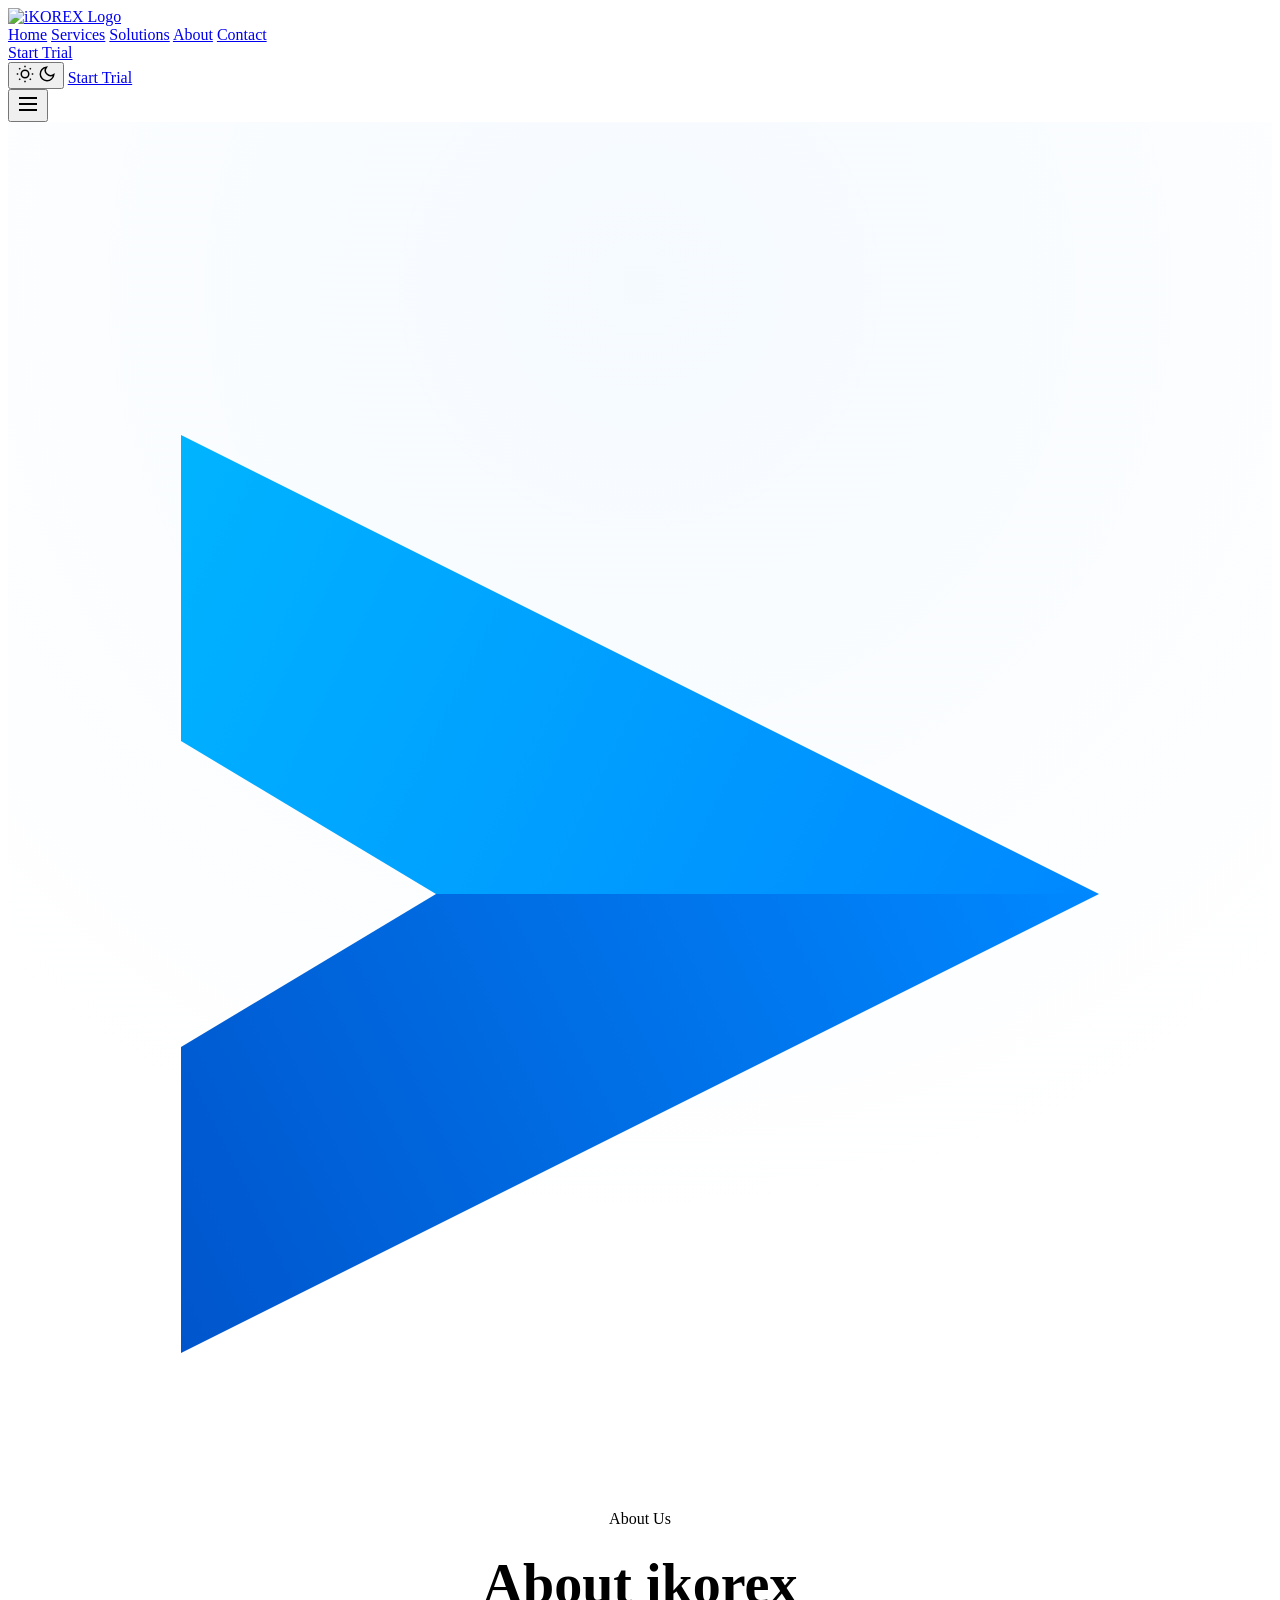
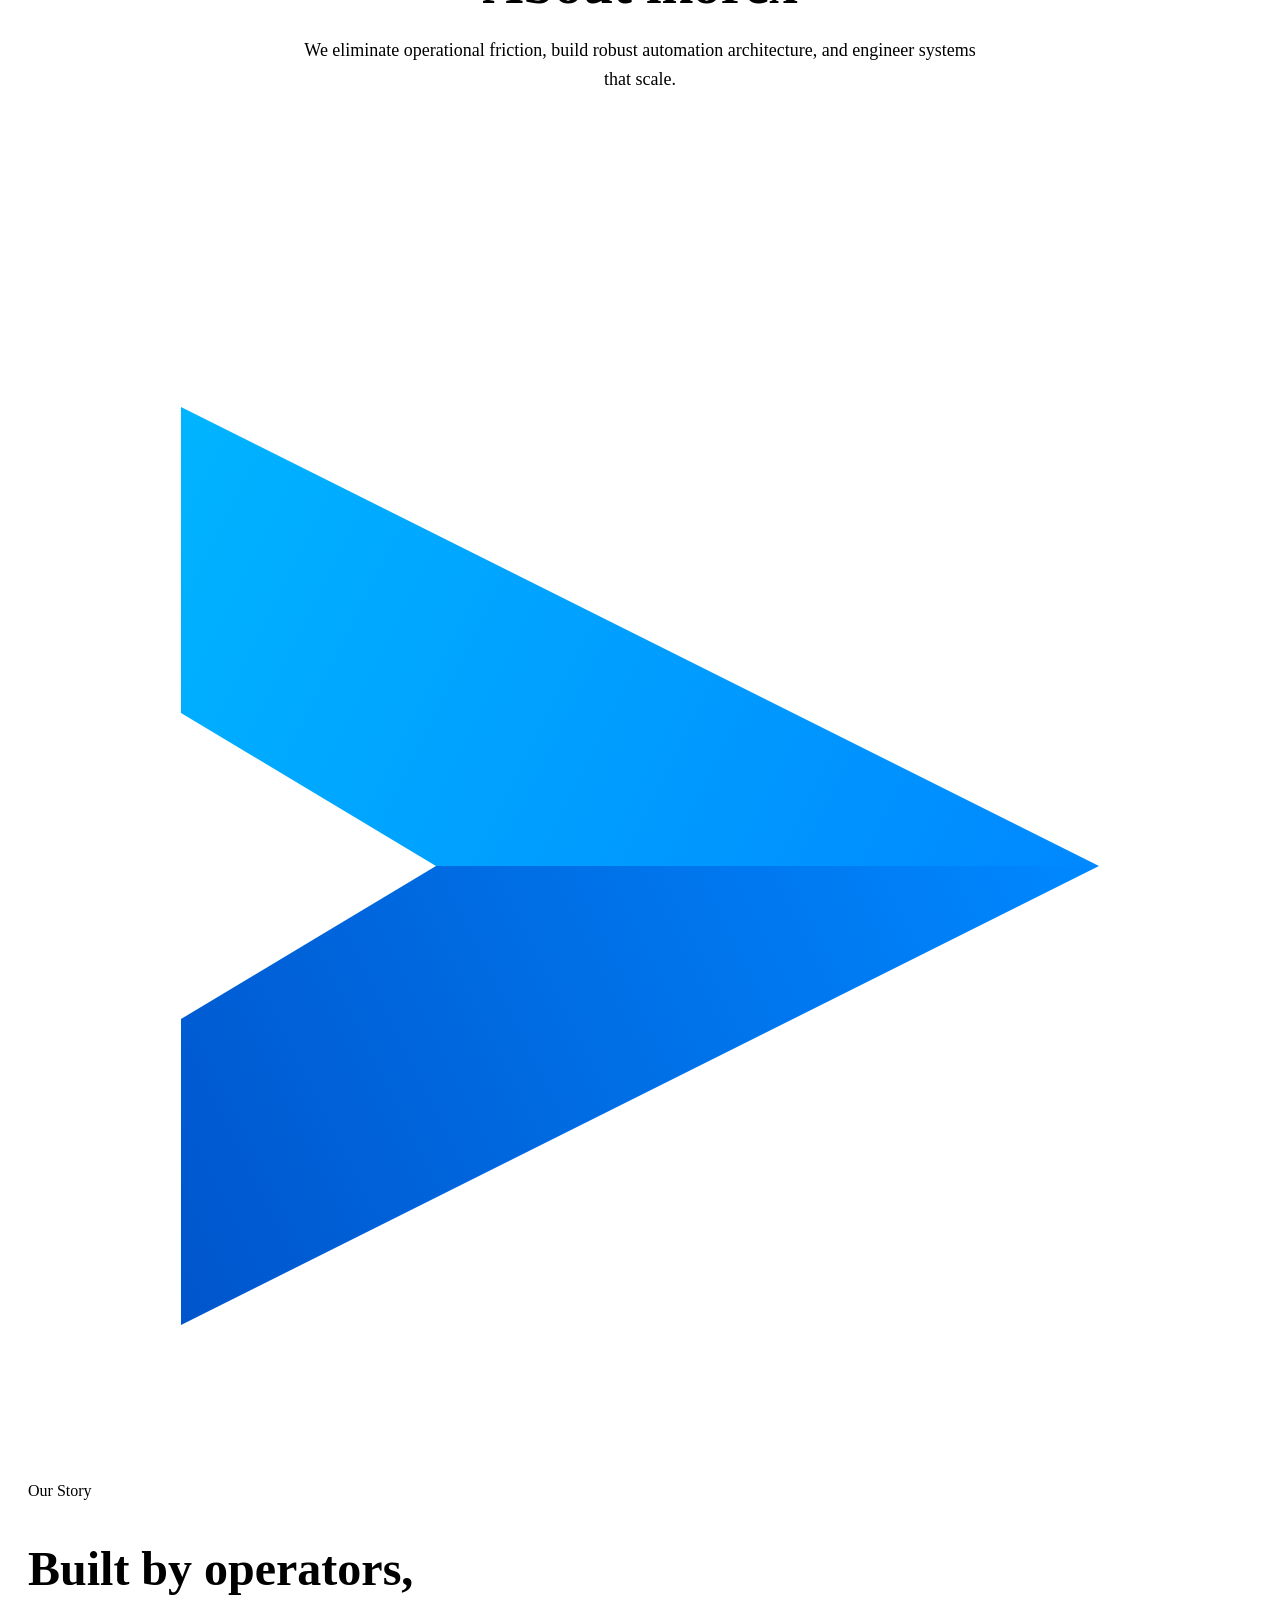
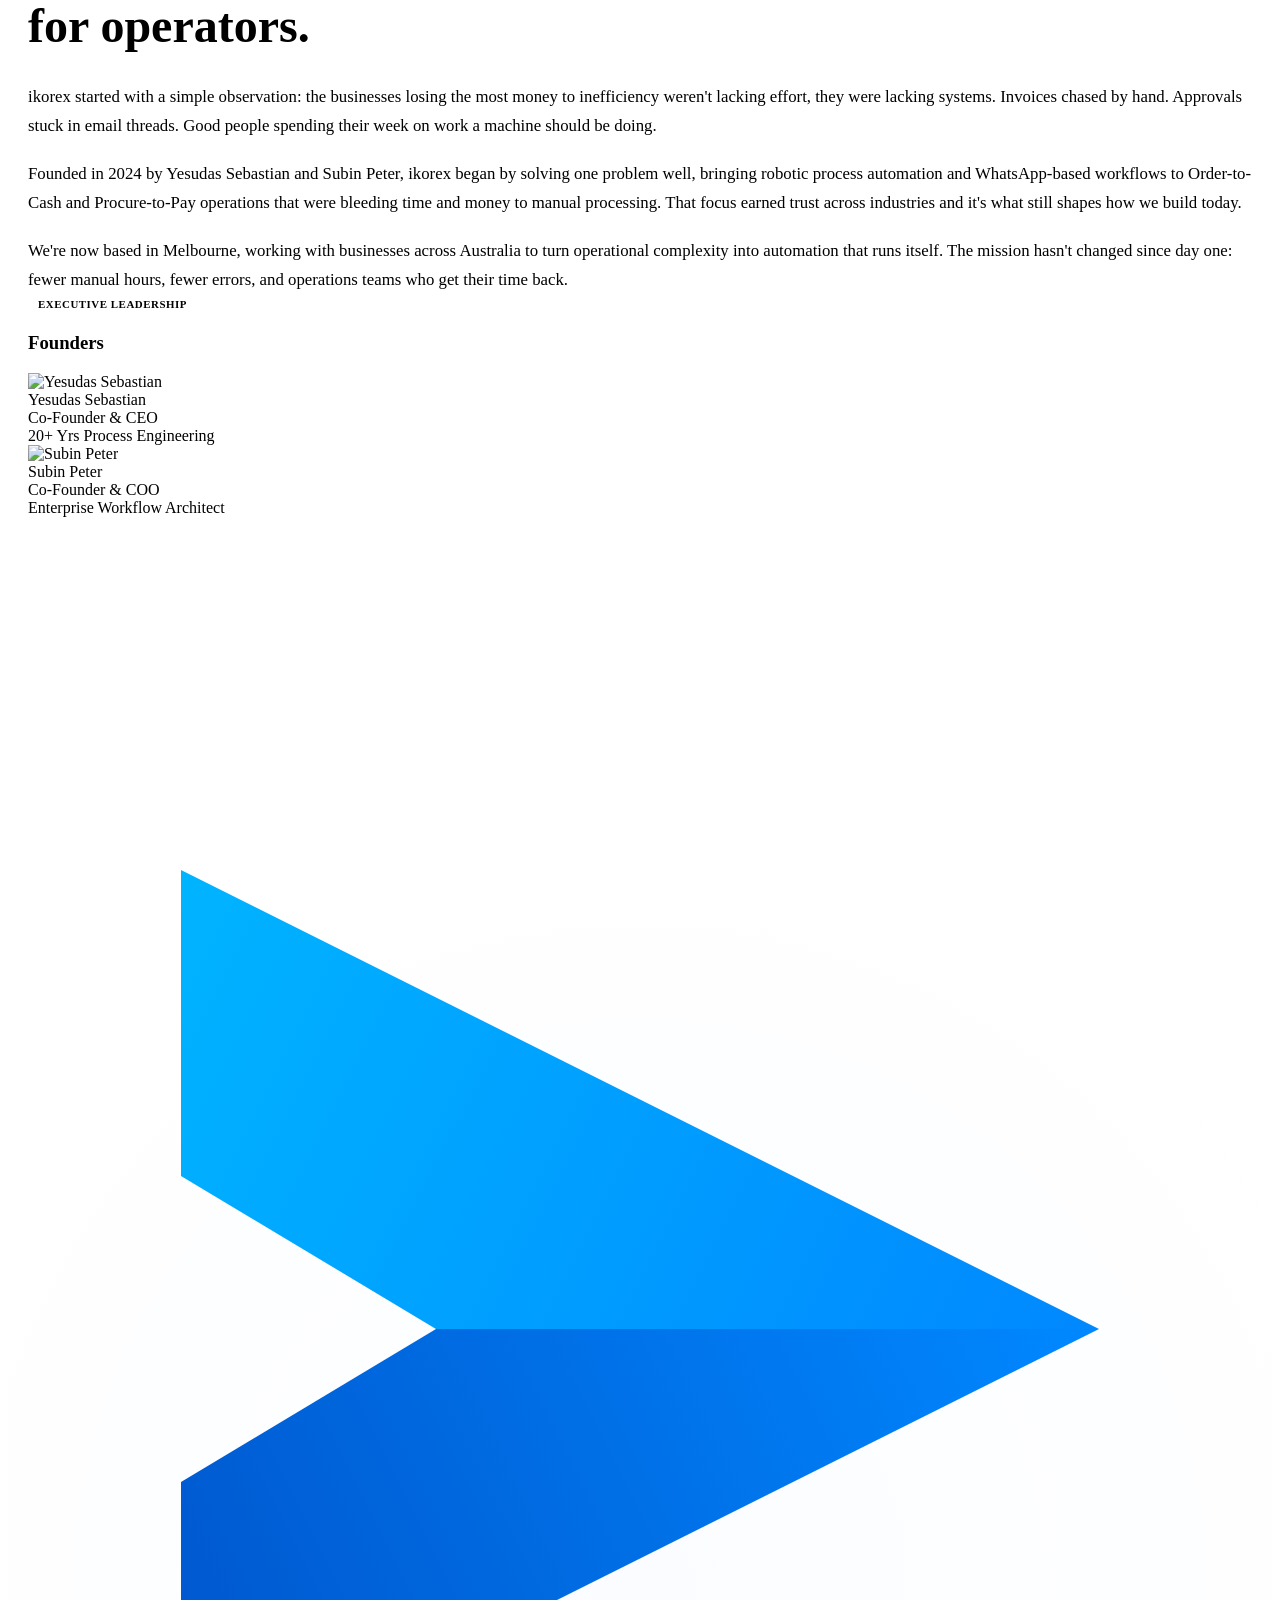
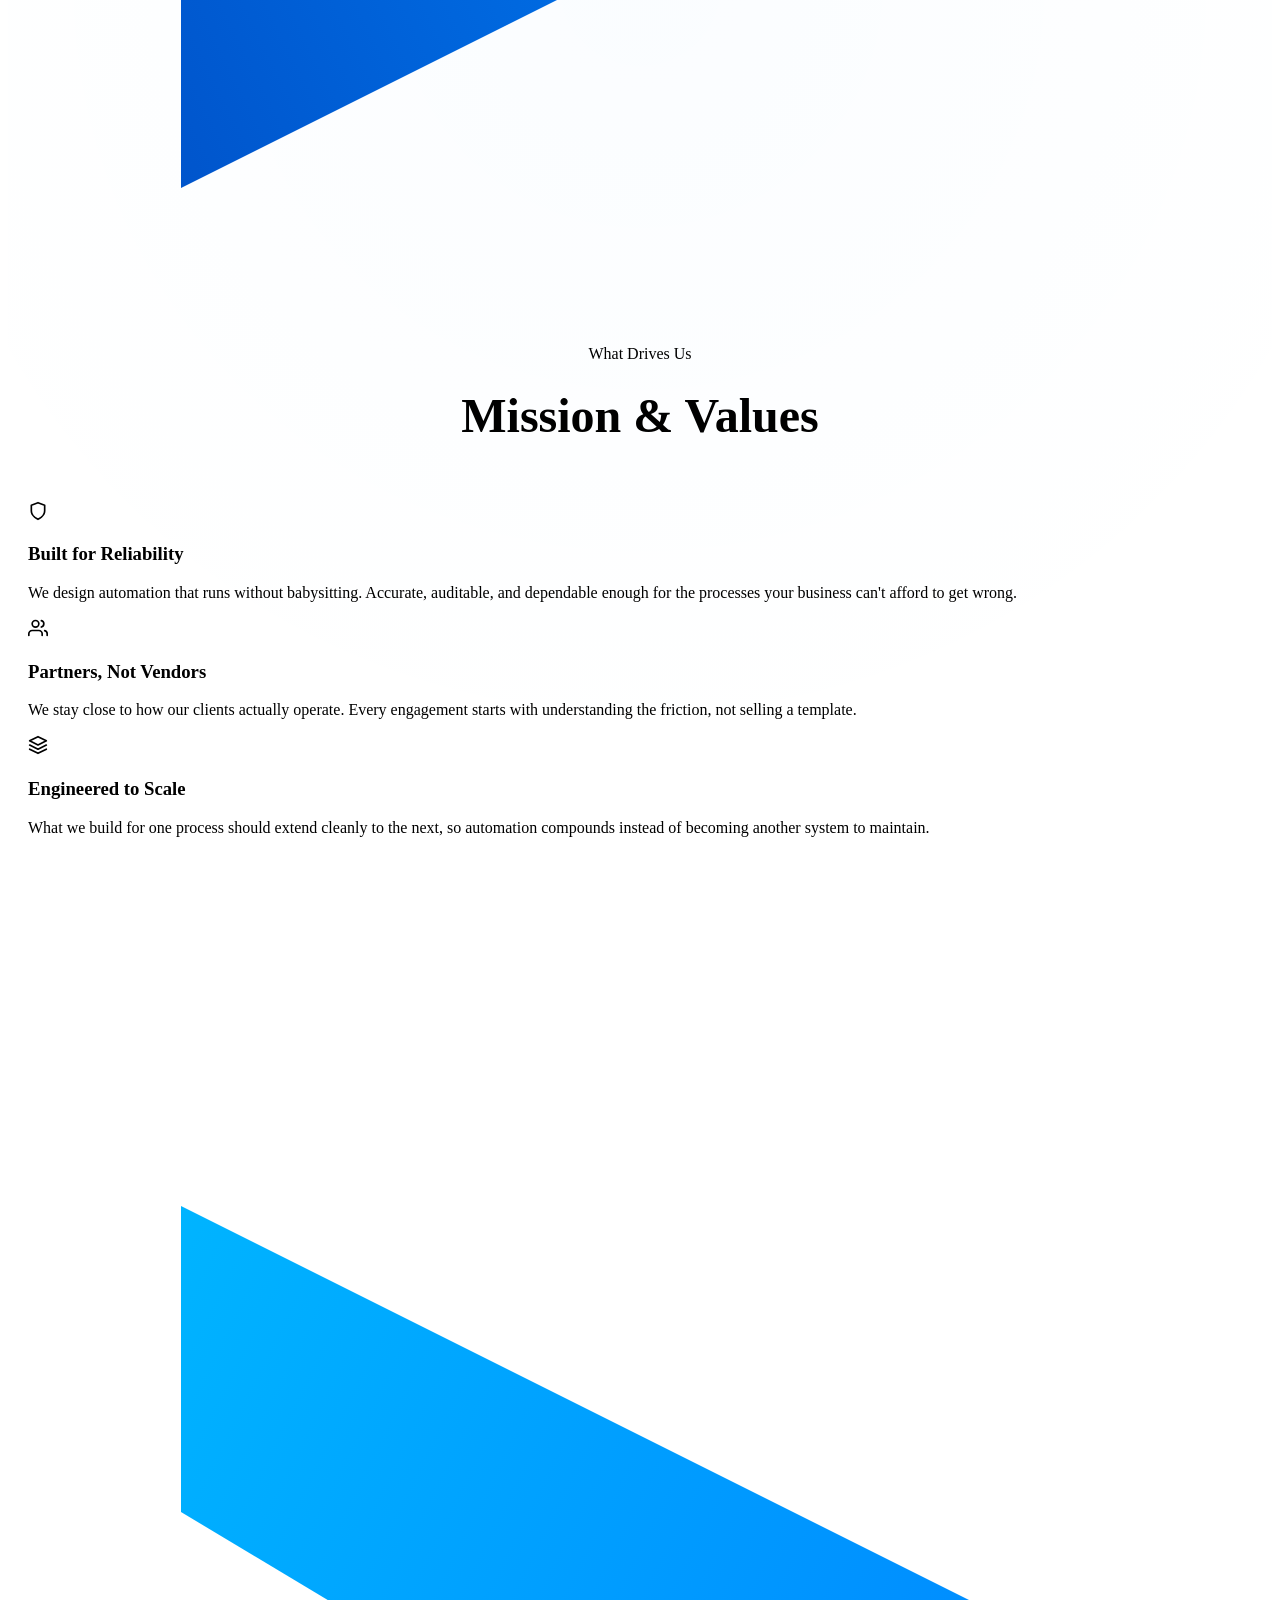
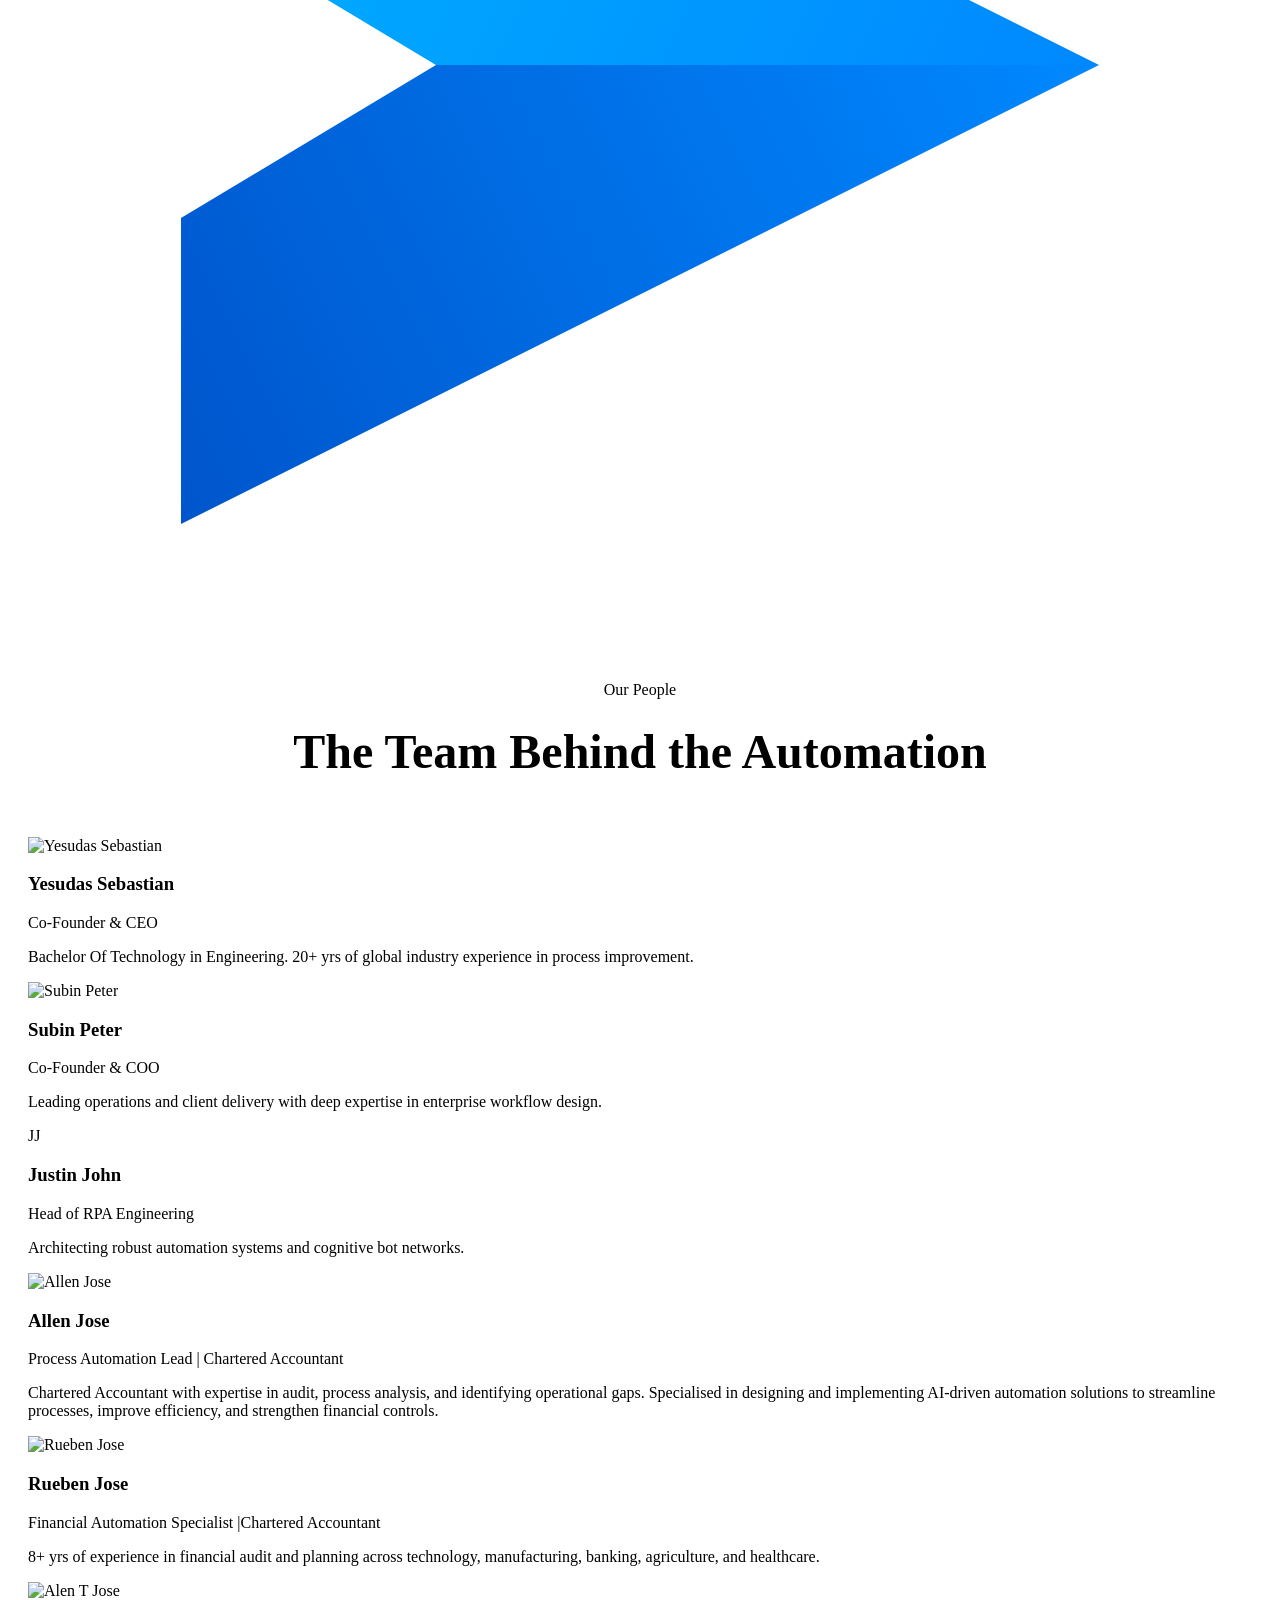
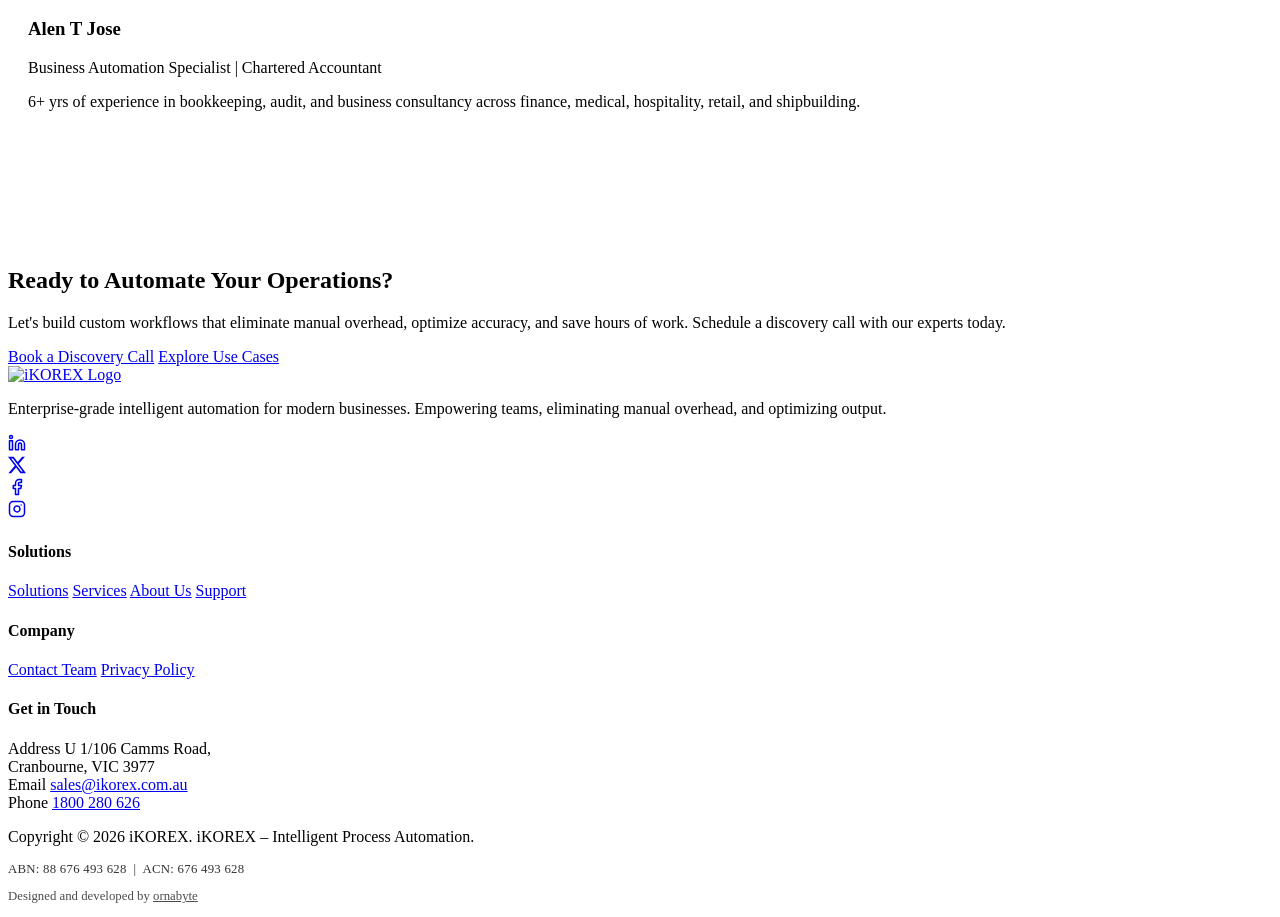
==== about.html @ 32f7d1fe "feat: add site icons, sitemap, robots.txt, and asset versioning across HTML files" ====
<!DOCTYPE html>
<html lang="en">

<head>
  <meta charset="UTF-8">
  <meta name="viewport" content="width=device-width, initial-scale=1.0">
  <title>iKOREX | About Us</title>
  <meta name="description"
    content="Discover ikorex's mission, values, and the expert engineering and accounting team building next-generation operational automation in Melbourne.">

  <!-- Inter Tight & Google Fonts -->
  <link rel="preconnect" href="https://fonts.googleapis.com">
  <link rel="preconnect" href="https://fonts.gstatic.com" crossorigin>
  <link
    href="https://fonts.googleapis.com/css2?family=Inter+Tight:ital,wght@0,100..900;1,100..900&family=IBM+Plex+Mono:wght@300;400;500;600;700&display=swap"
    rel="stylesheet">

  <!-- Global Stylesheet -->
  <link rel="stylesheet" href="style.css?v=2">
  <!-- Favicon & Google Search Icon -->
  <link rel="icon" type="image/x-icon" href="/favicon.ico">
  <link rel="icon" type="image/png" sizes="96x96" href="/favicon-96x96.png">
  <link rel="apple-touch-icon" sizes="180x180" href="/apple-touch-icon.png">
</head>

<body class="antialiased">
  <script>
    (function () {
      try {
        const theme = localStorage.getItem('theme');
        if (theme === 'dark') {
          document.body.classList.add('dark-theme');
        }
      } catch (e) { }
    })();
  </script>

  <!-- Navigation Bar -->
  <header class="navbar">
    <div class="navbar-container">
      <a href="index.html" class="logo">
        <img class="logo-img" src="logo.png" alt="iKOREX Logo">
      </a>

      <!-- Nav Links -->
      <nav class="nav-links">
        <a href="index.html#hero">Home</a>
        <a href="services.html">Services</a>
        <a href="solutions.html">Solutions</a>
        <a href="about.html" class="active">About</a>
        <a href="contact.html">Contact</a>
        <div class="mobile-cta">
          <a href="contact.html" class="btn btn-primary btn-sm">Start Trial</a>
        </div>
      </nav>

      <!-- Right CTA & Theme Toggle -->
      <div class="nav-cta">
        <button class="theme-toggle-btn" id="themeToggleBtn" aria-label="Toggle theme">
          <svg class="sun-icon" viewBox="0 0 24 24" width="18" height="18" fill="none" stroke="currentColor"
            stroke-width="2">
            <circle cx="12" cy="12" r="5"></circle>
            <line x1="12" y1="1" x2="12" y2="3"></line>
            <line x1="12" y1="21" x2="12" y2="23"></line>
            <line x1="4.22" y1="4.22" x2="5.64" y2="5.64"></line>
            <line x1="18.36" y1="18.36" x2="19.78" y2="19.78"></line>
            <line x1="1" y1="12" x2="3" y2="12"></line>
            <line x1="21" y1="12" x2="23" y2="12"></line>
            <line x1="4.22" y1="19.78" x2="5.64" y2="18.36"></line>
            <line x1="18.36" y1="5.64" x2="19.78" y2="4.22"></line>
          </svg>
          <svg class="moon-icon" viewBox="0 0 24 24" width="18" height="18" fill="none" stroke="currentColor"
            stroke-width="2">
            <path d="M21 12.79A9 9 0 1 1 11.21 3 7 7 0 0 0 21 12.79z"></path>
          </svg>
        </button>
        <a href="contact.html" class="btn btn-primary btn-sm">Start Trial</a>
      </div>

      <!-- Mobile menu trigger -->
      <button class="mobile-menu-btn" aria-label="Toggle menu" id="mobileMenuBtn">
        <svg viewBox="0 0 24 24" width="24" height="24" fill="none" stroke="currentColor" stroke-width="2">
          <line x1="3" y1="12" x2="21" y2="12"></line>
          <line x1="3" y1="6" x2="21" y2="6"></line>
          <line x1="3" y1="18" x2="21" y2="18"></line>
        </svg>
      </button>
    </div>
  </header>

  <!-- Section 1: Intro Page Header -->
  <section class="about-hero-section"
    style="padding: 160px 20px 80px 20px; text-align: center; position: relative; overflow: hidden; background: radial-gradient(circle at 50% 10%, rgba(0, 136, 255, 0.04) 0%, transparent 60%);">
    <div class="grid-overlay"></div>
    <div class="section-container" style="position: relative; z-index: 2;">
      <!-- Custom Badge -->
      <div style="margin-bottom: 24px;">
        <div class="custom-badge">
          <span class="badge-icon-wrapper">
            <svg viewBox="0 0 24 24" fill="none" class="badge-svg">
              <defs>
                <linearGradient id="logo-icon-grad-top-about" x1="3" y1="3" x2="21" y2="12"
                  gradientUnits="userSpaceOnUse">
                  <stop offset="0%" stop-color="#00b4ff" />
                  <stop offset="100%" stop-color="#0088ff" />
                </linearGradient>
                <linearGradient id="logo-icon-grad-bottom-about" x1="3" y1="21" x2="21" y2="12"
                  gradientUnits="userSpaceOnUse">
                  <stop offset="0%" stop-color="#0055cc" />
                  <stop offset="100%" stop-color="#0088ff" />
                </linearGradient>
              </defs>
              <path d="M3 3 L21 12 L8 12 L3 9 Z" fill="url(#logo-icon-grad-top-about)" />
              <path d="M3 21 L21 12 L8 12 L3 15 Z" fill="url(#logo-icon-grad-bottom-about)" />
            </svg>
          </span>
          <span class="badge-text">About Us</span>
        </div>
      </div>
      <h1 class="section-title"
        style="margin: 0 auto 20px auto; font-size: 3.5rem; line-height: 1.15; max-width: 900px;">About ikorex</h1>
      <p class="section-subtitle" style="max-width: 680px; margin: 0 auto; font-size: 1.125rem; line-height: 1.6;">
        We eliminate operational friction, build robust automation architecture, and engineer systems that scale.
      </p>
    </div>
  </section>

  <!-- Section 2: Our Story (2-Column Layout) -->
  <section class="story-section" style="padding: 80px 20px 100px 20px;">
    <div class="section-container story-split-grid">
      <!-- Left Column: Story text -->
      <div>
        <div class="custom-badge" style="margin-bottom: 20px;">
          <span class="badge-icon-wrapper">
            <svg viewBox="0 0 24 24" fill="none" class="badge-svg">
              <path d="M3 3 L21 12 L8 12 L3 9 Z" fill="url(#logo-icon-grad-top-about)" />
              <path d="M3 21 L21 12 L8 12 L3 15 Z" fill="url(#logo-icon-grad-bottom-about)" />
            </svg>
          </span>
          <span class="badge-text">Our Story</span>
        </div>
        <h2 class="section-title" style="margin-bottom: 28px; text-align: left; font-size: 3rem; line-height: 1.2;">
          Built by operators,<br><span class="highlight-blue">for operators.</span>
        </h2>
        <p style="font-size: 1.05rem; line-height: 1.7; color: var(--text-muted); margin-bottom: 20px;">
          ikorex started with a simple observation: the businesses losing the most money to inefficiency weren't lacking
          effort, they were lacking systems. Invoices chased by hand. Approvals stuck in email threads. Good people
          spending their week on work a machine should be doing.
        </p>
        <p style="font-size: 1.05rem; line-height: 1.7; color: var(--text-muted); margin-bottom: 20px;">
          Founded in 2024 by Yesudas Sebastian and Subin Peter, ikorex began by solving one problem well, bringing
          robotic process automation and WhatsApp-based workflows to Order-to-Cash and Procure-to-Pay operations that
          were bleeding time and money to manual processing. That focus earned trust across industries and it's what
          still shapes how we build today.
        </p>
        <p style="font-size: 1.05rem; line-height: 1.7; color: var(--text-muted); margin-bottom: 0;">
          We're now based in Melbourne, working with businesses across Australia to turn operational complexity into
          automation that runs itself. The mission hasn't changed since day one: fewer manual hours, fewer errors, and
          operations teams who get their time back.
        </p>
      </div>

      <!-- Right Column: Founders card widget -->
      <div class="founders-widget-card">
        <div style="margin-bottom: 20px;">
          <span class="status-badge success"
            style="font-size: 0.68rem; font-weight: 700; letter-spacing: 0.05em; padding: 4px 10px; border-radius: 50px; background-color: var(--accent-blue-glow); color: var(--accent-orange); text-transform: uppercase;">
            Executive Leadership
          </span>
        </div>
        <h3 class="founders-widget-title">Founders</h3>
        <div class="founders-grid">
          <!-- Founder 1 -->
          <div class="founder-card">
            <div class="founder-img-wrapper">
              <img src="assets/images/Team/yesudas_sebastian.jpg" alt="Yesudas Sebastian" class="founder-img">
            </div>
            <div class="founder-card-info">
              <div class="founder-card-name">Yesudas Sebastian</div>
              <div class="founder-card-role">Co-Founder & CEO</div>
              <div class="founder-card-meta">20+ Yrs Process Engineering</div>
            </div>
          </div>
          <!-- Founder 2 -->
          <div class="founder-card">
            <div class="founder-img-wrapper">
              <img src="assets/images/Team/subin_peter.png" alt="Subin Peter" class="founder-img">
            </div>
            <div class="founder-card-info">
              <div class="founder-card-name">Subin Peter</div>
              <div class="founder-card-role">Co-Founder & COO</div>
              <div class="founder-card-meta">Enterprise Workflow Architect</div>
            </div>
          </div>
        </div>
      </div>
    </div>
  </section>

  <!-- Section 3: Mission & Values -->
  <section class="values-section"
    style="padding: 100px 20px; background: radial-gradient(circle at 50% 50%, rgba(0, 136, 255, 0.02) 0%, transparent 70%); border-top: 1px solid var(--border-color); border-bottom: 1px solid var(--border-color);">
    <div class="section-container">
      <div style="text-align: center; margin-bottom: 24px;">
        <div class="custom-badge">
          <span class="badge-icon-wrapper">
            <svg viewBox="0 0 24 24" fill="none" class="badge-svg">
              <path d="M3 3 L21 12 L8 12 L3 9 Z" fill="url(#logo-icon-grad-top-about)" />
              <path d="M3 21 L21 12 L8 12 L3 15 Z" fill="url(#logo-icon-grad-bottom-about)" />
            </svg>
          </span>
          <span class="badge-text">What Drives Us</span>
        </div>
      </div>
      <h2 class="section-title"
        style="text-align: center; margin: 0 auto 56px auto; font-size: 3rem; line-height: 1.2;">
        Mission & Values</h2>

      <div class="values-grid">
        <!-- Value 1 -->
        <div class="premium-value-card">
          <div class="value-icon-box">
            <!-- Shield icon -->
            <svg viewBox="0 0 24 24" width="20" height="20" fill="none" stroke="currentColor" stroke-width="2"
              stroke-linecap="round" stroke-linejoin="round">
              <path d="M12 22s8-4 8-10V5l-8-3-8 3v7c0 6 8 10 8 10z"></path>
            </svg>
          </div>
          <h3 class="value-card-title">Built for Reliability</h3>
          <p class="value-card-desc">We design automation that runs without babysitting. Accurate, auditable, and
            dependable enough for the processes your business can't afford to get wrong.</p>
        </div>

        <!-- Value 2 -->
        <div class="premium-value-card">
          <div class="value-icon-box">
            <!-- People icon -->
            <svg viewBox="0 0 24 24" width="20" height="20" fill="none" stroke="currentColor" stroke-width="2"
              stroke-linecap="round" stroke-linejoin="round">
              <path d="M17 21v-2a4 4 0 0 0-4-4H5a4 4 0 0 0-4 4v2"></path>
              <circle cx="9" cy="7" r="4"></circle>
              <path d="M23 21v-2a4 4 0 0 0-3-3.87"></path>
              <path d="M16 3.13a4 4 0 0 1 0 7.75"></path>
            </svg>
          </div>
          <h3 class="value-card-title">Partners, Not Vendors</h3>
          <p class="value-card-desc">We stay close to how our clients actually operate. Every engagement starts with
            understanding the friction, not selling a template.</p>
        </div>

        <!-- Value 3 -->
        <div class="premium-value-card">
          <div class="value-icon-box">
            <!-- Layers icon -->
            <svg viewBox="0 0 24 24" width="20" height="20" fill="none" stroke="currentColor" stroke-width="2"
              stroke-linecap="round" stroke-linejoin="round">
              <polygon points="12 2 2 7 12 12 22 7 12 2"></polygon>
              <polyline points="2 17 12 22 22 17"></polyline>
              <polyline points="2 12 12 17 22 12"></polyline>
            </svg>
          </div>
          <h3 class="value-card-title">Engineered to Scale</h3>
          <p class="value-card-desc">What we build for one process should extend cleanly to the next, so automation
            compounds instead of becoming another system to maintain.</p>
        </div>
      </div>
    </div>
  </section>

  <!-- Section 4: Team Section -->
  <section class="team-section" style="padding: 100px 20px 120px 20px;">
    <div class="section-container">
      <div style="text-align: center; margin-bottom: 24px;">
        <div class="custom-badge">
          <span class="badge-icon-wrapper">
            <svg viewBox="0 0 24 24" fill="none" class="badge-svg">
              <path d="M3 3 L21 12 L8 12 L3 9 Z" fill="url(#logo-icon-grad-top-about)" />
              <path d="M3 21 L21 12 L8 12 L3 15 Z" fill="url(#logo-icon-grad-bottom-about)" />
            </svg>
          </span>
          <span class="badge-text">Our People</span>
        </div>
      </div>
      <h2 class="section-title"
        style="text-align: center; margin: 0 auto 56px auto; font-size: 3rem; line-height: 1.2;">The
        Team Behind the Automation</h2>

      <div class="team-section-grid">
        <!-- Team Profile 1 -->
        <div class="premium-team-card">
          <div class="avatar-ring-wrapper">
            <div class="avatar-circle-inner" style="overflow: hidden; padding: 0;">
              <img src="assets/images/Team/yesudas_sebastian.jpg" alt="Yesudas Sebastian"
                style="width: 100%; height: 100%; object-fit: cover;">
            </div>
          </div>
          <h3 class="team-profile-name">Yesudas Sebastian</h3>
          <div class="team-profile-role">Co-Founder & CEO</div>
          <p class="team-profile-bio">Bachelor Of Technology in Engineering. 20+ yrs of global industry experience in
            process improvement.</p>
        </div>

        <!-- Team Profile 2 -->
        <div class="premium-team-card">
          <div class="avatar-ring-wrapper">
            <div class="avatar-circle-inner" style="overflow: hidden; padding: 0;">
              <img src="assets/images/Team/subin_peter.png" alt="Subin Peter"
                style="width: 100%; height: 100%; object-fit: cover;">
            </div>
          </div>
          <h3 class="team-profile-name">Subin Peter</h3>
          <div class="team-profile-role">Co-Founder & COO</div>
          <p class="team-profile-bio">Leading operations and client delivery with deep expertise in enterprise workflow
            design.</p>
        </div>

        <!-- Team Profile 3 -->
        <div class="premium-team-card">
          <div class="avatar-ring-wrapper">
            <div class="avatar-circle-inner">JJ</div>
          </div>
          <h3 class="team-profile-name">Justin John</h3>
          <div class="team-profile-role">Head of RPA Engineering</div>
          <p class="team-profile-bio">Architecting robust automation systems and cognitive bot networks.</p>
        </div>

        <!-- Team Profile 4 -->
        <div class="premium-team-card">
          <div class="avatar-ring-wrapper">
            <div class="avatar-circle-inner" style="overflow: hidden; padding: 0;">
              <img src="assets/images/Team/team_2.jpg" alt="Allen Jose"
                style="width: 100%; height: 100%; object-fit: cover;">
            </div>
          </div>
          <h3 class="team-profile-name">Allen Jose</h3>
          <div class="team-profile-role">Process Automation Lead | Chartered Accountant</div>
          <p class="team-profile-bio">Chartered Accountant with expertise in audit, process analysis, and identifying
            operational gaps. Specialised in designing and implementing AI-driven automation solutions to streamline
            processes, improve efficiency, and strengthen financial controls.</p>
        </div>

        <!-- Team Profile 5 -->
        <div class="premium-team-card">
          <div class="avatar-ring-wrapper">
            <div class="avatar-circle-inner" style="overflow: hidden; padding: 0;">
              <img src="assets/images/Team/team_3.jpg" alt="Rueben Jose"
                style="width: 100%; height: 100%; object-fit: cover;">
            </div>
          </div>
          <h3 class="team-profile-name">Rueben Jose</h3>
          <div class="team-profile-role">Financial Automation Specialist |Chartered Accountant</div>
          <p class="team-profile-bio">8+ yrs of experience in financial audit and planning across technology,
            manufacturing, banking, agriculture, and healthcare.</p>
        </div>

        <!-- Team Profile 6 -->
        <div class="premium-team-card">
          <div class="avatar-ring-wrapper">
            <div class="avatar-circle-inner" style="overflow: hidden; padding: 0;">
              <img src="assets/images/Team/team_1.jpg" alt="Alen T Jose"
                style="width: 100%; height: 100%; object-fit: cover;">
            </div>
          </div>
          <h3 class="team-profile-name">Alen T Jose</h3>
          <div class="team-profile-role">Business Automation Specialist | Chartered Accountant</div>
          <p class="team-profile-bio">6+ yrs of experience in bookkeeping, audit, and business consultancy across
            finance, medical, hospitality, retail, and shipbuilding.</p>
        </div>
      </div>
    </div>
  </section>

  <!-- CTA Section -->
  <section class="cta-section" id="get-started">
    <div class="section-container">
      <div class="cta-card">
        <div class="cta-glow"></div>
        <div class="cta-content">
          <h2 class="cta-title">Ready to Automate Your Operations?</h2>
          <p class="cta-description">Let's build custom workflows that eliminate manual overhead, optimize accuracy, and
            save hours of work. Schedule a discovery call with our experts today.</p>
          <div class="cta-actions">
            <a href="contact.html" class="btn btn-primary">Book a Discovery Call</a>
            <a href="solutions.html" class="btn btn-secondary">Explore Use Cases</a>
          </div>
        </div>
      </div>
    </div>
  </section>

  <!-- Footer -->
  <footer class="footer" id="contact">
    <div class="section-container footer-grid">
      <div class="footer-brand">
        <a href="index.html" class="logo">
          <img class="logo-img" src="logo.png" alt="iKOREX Logo">
        </a>
        <p class="brand-desc">Enterprise-grade intelligent automation for modern businesses. Empowering teams,
          eliminating manual overhead, and optimizing output.</p>
        <div class="footer-socials">
          <a href="https://www.linkedin.com/company/ikorex/" class="social-link" target="_blank"
            rel="noopener noreferrer" aria-label="LinkedIn">
            <svg viewBox="0 0 24 24" width="18" height="18" fill="none" stroke="currentColor" stroke-width="2"
              stroke-linecap="round" stroke-linejoin="round">
              <path d="M16 8a6 6 0 0 1 6 6v7h-4v-7a2 2 0 0 0-2-2 2 2 0 0 0-2 2v7h-4v-7a6 6 0 0 1 6-6z"></path>
              <rect x="2" y="9" width="4" height="12"></rect>
              <circle cx="4" cy="4" r="2"></circle>
            </svg>
          </a>
          <div class="social-divider"></div>
          <a href="https://x.com/ikorex_official" class="social-link" target="_blank" rel="noopener noreferrer"
            aria-label="X">
            <svg viewBox="0 0 16 16" width="18" height="18" fill="currentColor">
              <path
                d="M12.6.75h2.454l-5.36 6.142L16 15.25h-4.937l-3.867-5.07-4.425 5.07H.316l5.733-6.57L0 .75h5.063l3.495 4.633L12.601.75Zm-.86 13.028h1.36L4.323 2.145H2.865z">
              </path>
            </svg>
          </a>
          <div class="social-divider"></div>
          <a href="https://www.facebook.com/profile.php?id=61592559665178" class="social-link" target="_blank"
            rel="noopener noreferrer" aria-label="Facebook">
            <svg viewBox="0 0 24 24" width="18" height="18" fill="none" stroke="currentColor" stroke-width="2"
              stroke-linecap="round" stroke-linejoin="round">
              <path d="M18 2h-3a5 5 0 0 0-5 5v3H7v4h3v8h4v-8h3l1-4h-4V7a1 1 0 0 1 1-1h3z"></path>
            </svg>
          </a>
          <div class="social-divider"></div>
          <a href="https://www.instagram.com/ikorex_automation/" class="social-link" target="_blank"
            rel="noopener noreferrer" aria-label="Instagram">
            <svg viewBox="0 0 24 24" width="18" height="18" fill="none" stroke="currentColor" stroke-width="2"
              stroke-linecap="round" stroke-linejoin="round">
              <rect x="2" y="2" width="20" height="20" rx="5" ry="5"></rect>
              <path d="M16 11.37A4 4 0 1 1 12.63 8 4 4 0 0 1 16 11.37z"></path>
              <line x1="17.5" y1="6.5" x2="17.51" y2="6.5"></line>
            </svg>
          </a>
        </div>
      </div>
      <div class="footer-links">
        <div class="link-group">
          <h4>Solutions</h4>
          <a href="solutions.html">Solutions</a>
          <a href="services.html">Services</a>
          <a href="about.html">About Us</a>
          <a href="contact.html">Support</a>
        </div>
        <div class="link-group">
          <h4>Company</h4>
          <a href="contact.html">Contact Team</a>
          <a href="privacy.html">Privacy Policy</a>
        </div>
        <div class="link-group">
          <h4>Get in Touch</h4>
          <div class="contact-item">
            <span class="footer-label">Address</span>
            <span>U 1/106 Camms Road,<br>Cranbourne, VIC 3977</span>
          </div>
          <div class="contact-item">
            <span class="footer-label">Email</span>
            <a href="mailto:sales@ikorex.com.au">sales@ikorex.com.au</a>
          </div>
          <div class="contact-item">
            <span class="footer-label">Phone</span>
            <a href="tel:1800280626">1800 280 626</a>
          </div>
        </div>
      </div>
    </div>
    <div class="footer-bottom section-container">
      <p>Copyright &copy; 2026 iKOREX. iKOREX &ndash; Intelligent Process Automation.</p>
      <p style="font-size: 0.8rem; opacity: 0.8; letter-spacing: 0.02em;">ABN: 88 676 493 628 &nbsp;|&nbsp; ACN: 676 493
        628</p>
      <p style="font-size: 0.8rem; opacity: 0.7; margin-top: 2px;">Designed and developed by <a
          href="https://www.ornabyte.com" target="_blank" rel="noopener noreferrer"
          style="color: inherit; text-decoration: underline;">ornabyte</a></p>
    </div>
  </footer>

  <!-- Theme and Custom JavaScript -->
  <script src="main.js?v=2"></script>
</body>

</html>
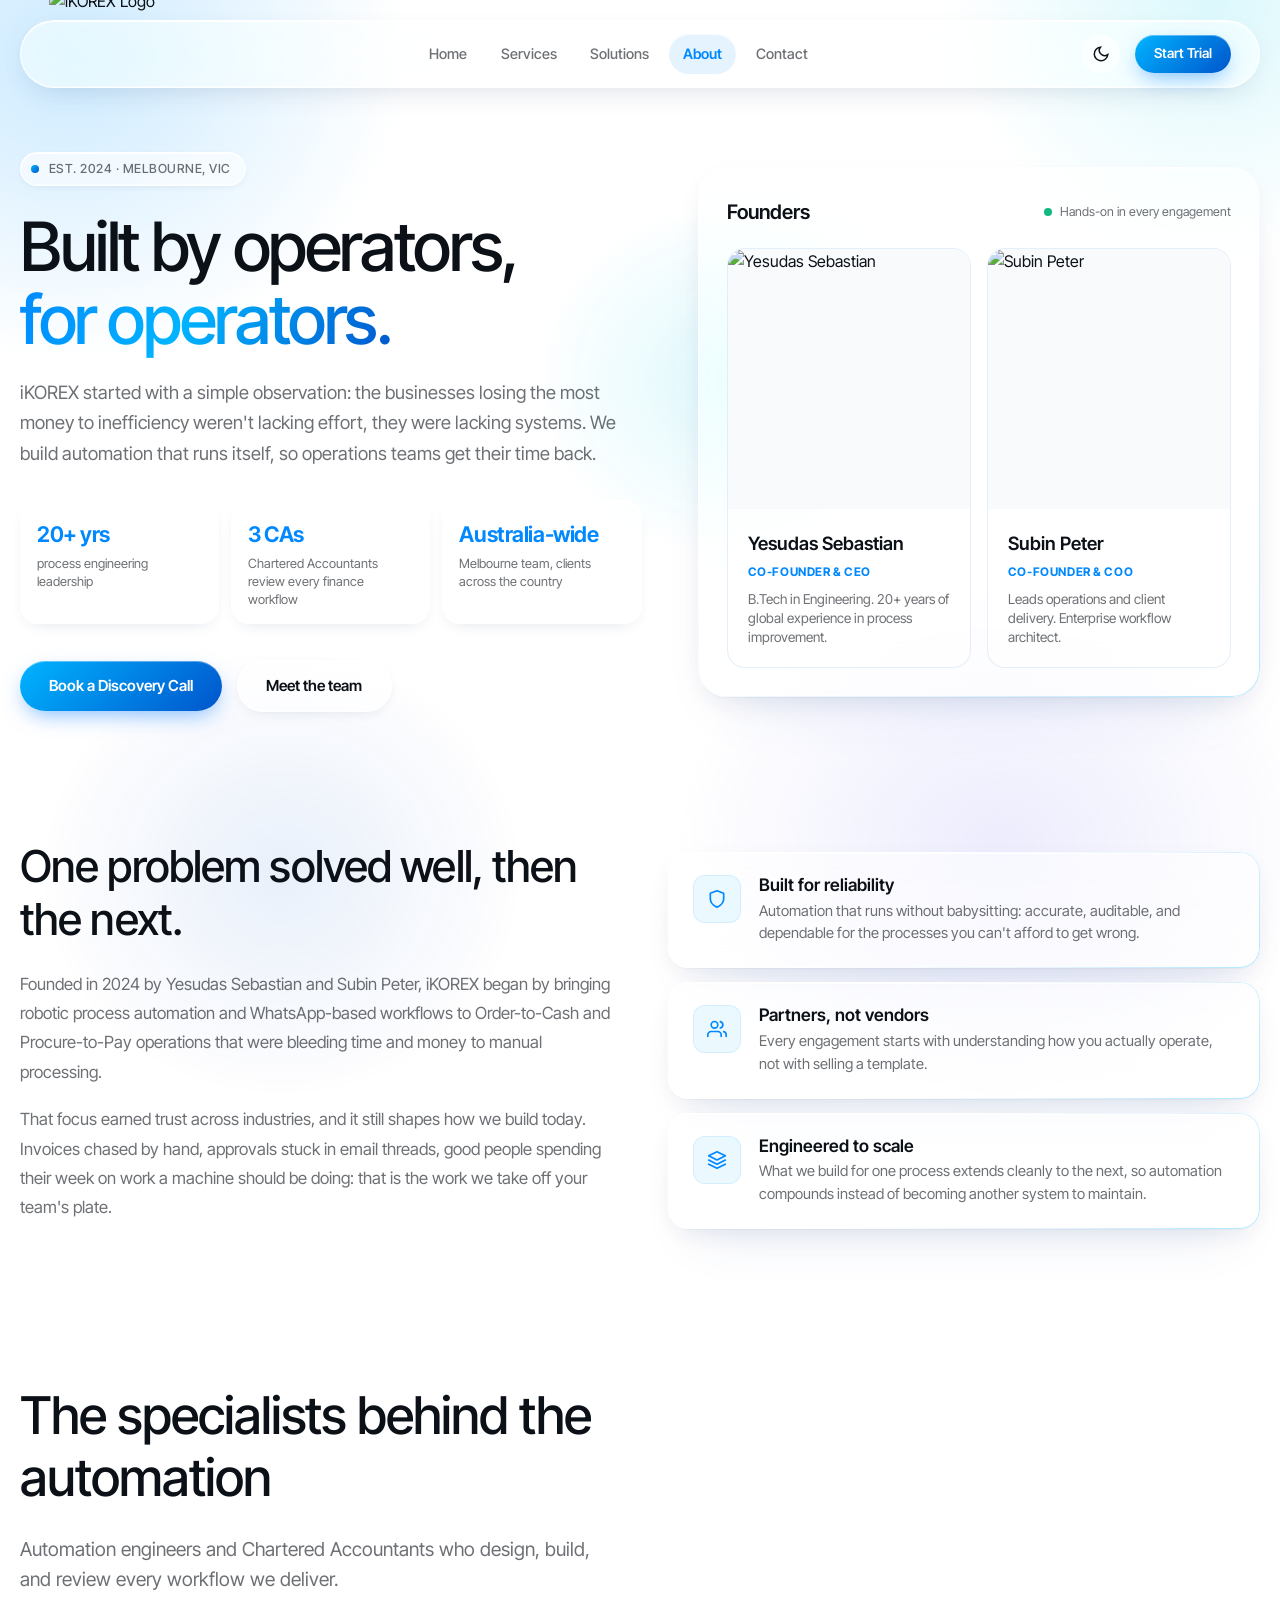
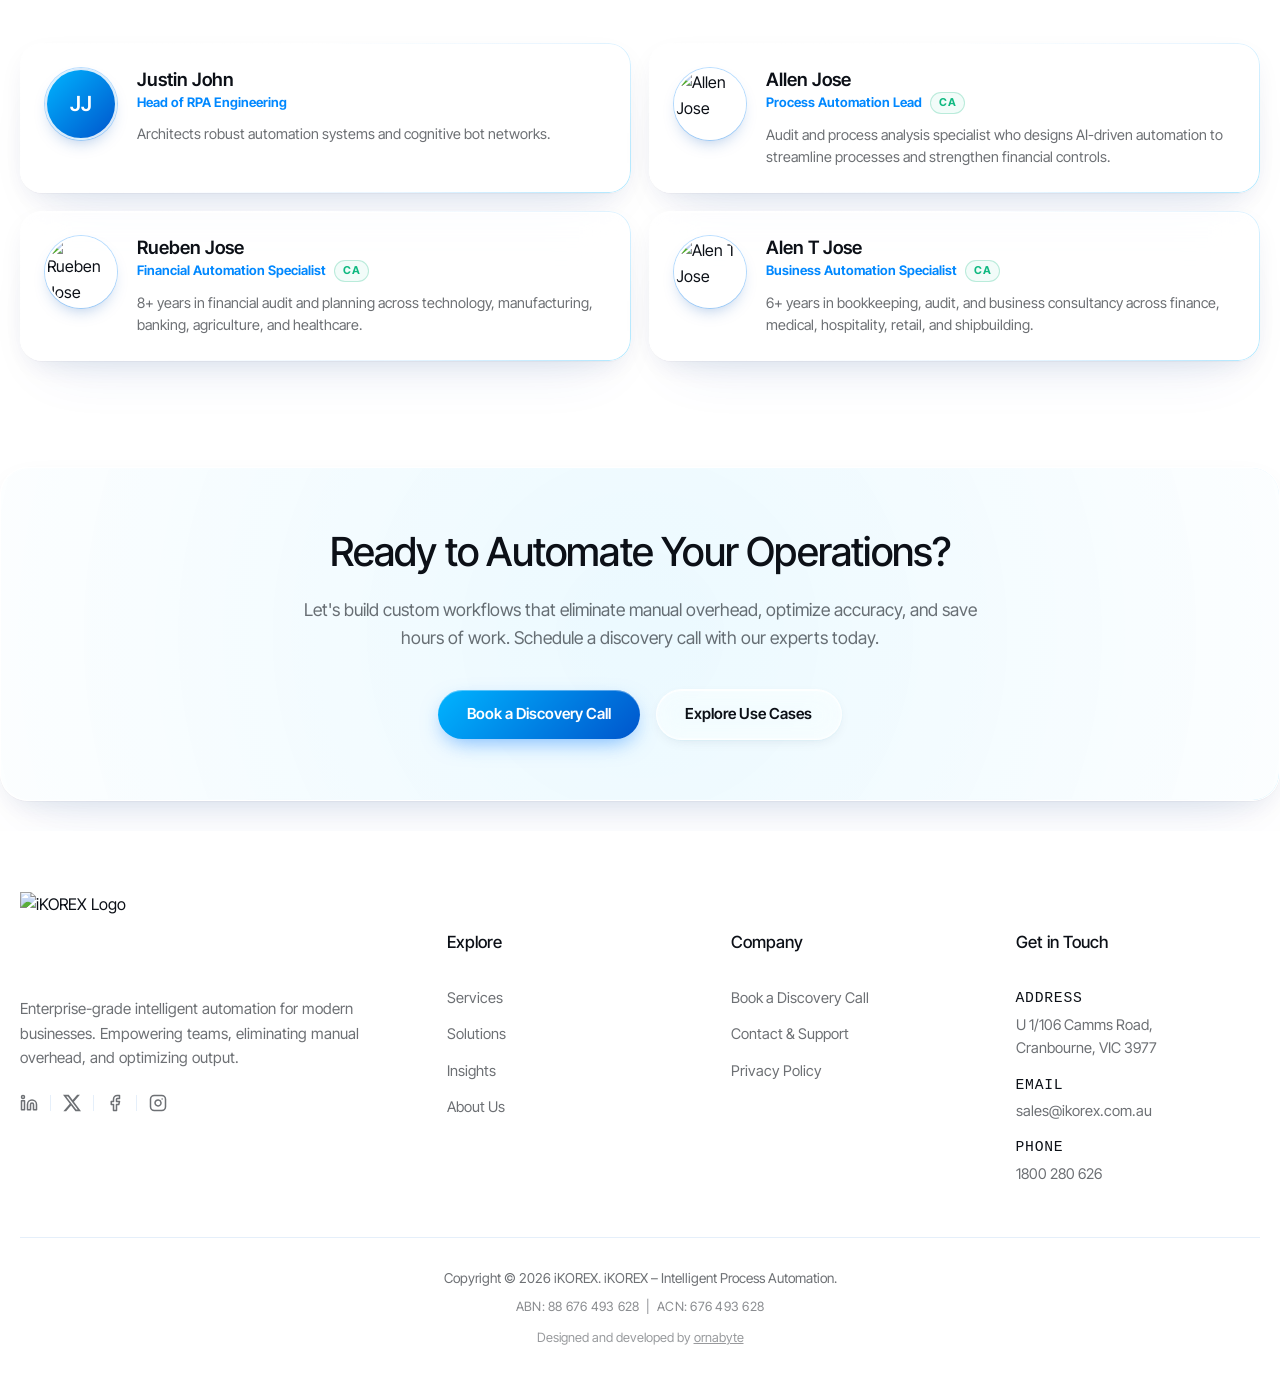
==== commit 303ec1fe: "Redesign site with liquid glass panels, show intro loader once per session - Fix: home page logo pre" ====
--- a/about.html
+++ b/about.html
@@ -6,7 +6,7 @@
   <meta name="viewport" content="width=device-width, initial-scale=1.0">
   <title>iKOREX | About Us</title>
   <meta name="description"
-    content="Discover ikorex's mission, values, and the expert engineering and accounting team building next-generation operational automation in Melbourne.">
+    content="Meet iKOREX: a Melbourne team of automation engineers and Chartered Accountants, founded in 2024 to take manual work off operations teams.">
 
   <!-- Inter Tight & Google Fonts -->
   <link rel="preconnect" href="https://fonts.googleapis.com">
@@ -16,7 +16,7 @@
     rel="stylesheet">
 
   <!-- Global Stylesheet -->
-  <link rel="stylesheet" href="style.css?v=2">
+  <link rel="stylesheet" href="style.css?v=3">
   <!-- Favicon & Google Search Icon -->
   <link rel="icon" type="image/x-icon" href="/favicon.ico">
   <link rel="icon" type="image/png" sizes="96x96" href="/favicon-96x96.png">
@@ -43,8 +43,8 @@
       </a>
 
       <!-- Nav Links -->
-      <nav class="nav-links">
-        <a href="index.html#hero">Home</a>
+      <nav class="nav-links" id="primaryNav" aria-label="Primary">
+        <a href="index.html">Home</a>
         <a href="services.html">Services</a>
         <a href="solutions.html">Solutions</a>
         <a href="about.html" class="active">About</a>
@@ -78,7 +78,7 @@
       </div>
 
       <!-- Mobile menu trigger -->
-      <button class="mobile-menu-btn" aria-label="Toggle menu" id="mobileMenuBtn">
+      <button class="mobile-menu-btn" aria-label="Open menu" aria-expanded="false" aria-controls="primaryNav" id="mobileMenuBtn">
         <svg viewBox="0 0 24 24" width="24" height="24" fill="none" stroke="currentColor" stroke-width="2">
           <line x1="3" y1="12" x2="21" y2="12"></line>
           <line x1="3" y1="6" x2="21" y2="6"></line>
@@ -88,153 +88,99 @@
     </div>
   </header>
 
-  <!-- Section 1: Intro Page Header -->
-  <section class="about-hero-section"
-    style="padding: 160px 20px 80px 20px; text-align: center; position: relative; overflow: hidden; background: radial-gradient(circle at 50% 10%, rgba(0, 136, 255, 0.04) 0%, transparent 60%);">
-    <div class="grid-overlay"></div>
-    <div class="section-container" style="position: relative; z-index: 2;">
-      <!-- Custom Badge -->
-      <div style="margin-bottom: 24px;">
-        <div class="custom-badge">
-          <span class="badge-icon-wrapper">
-            <svg viewBox="0 0 24 24" fill="none" class="badge-svg">
-              <defs>
-                <linearGradient id="logo-icon-grad-top-about" x1="3" y1="3" x2="21" y2="12"
-                  gradientUnits="userSpaceOnUse">
-                  <stop offset="0%" stop-color="#00b4ff" />
-                  <stop offset="100%" stop-color="#0088ff" />
-                </linearGradient>
-                <linearGradient id="logo-icon-grad-bottom-about" x1="3" y1="21" x2="21" y2="12"
-                  gradientUnits="userSpaceOnUse">
-                  <stop offset="0%" stop-color="#0055cc" />
-                  <stop offset="100%" stop-color="#0088ff" />
-                </linearGradient>
-              </defs>
-              <path d="M3 3 L21 12 L8 12 L3 9 Z" fill="url(#logo-icon-grad-top-about)" />
-              <path d="M3 21 L21 12 L8 12 L3 15 Z" fill="url(#logo-icon-grad-bottom-about)" />
-            </svg>
-          </span>
-          <span class="badge-text">About Us</span>
-        </div>
-      </div>
-      <h1 class="section-title"
-        style="margin: 0 auto 20px auto; font-size: 3.5rem; line-height: 1.15; max-width: 900px;">About ikorex</h1>
-      <p class="section-subtitle" style="max-width: 680px; margin: 0 auto; font-size: 1.125rem; line-height: 1.6;">
-        We eliminate operational friction, build robust automation architecture, and engineer systems that scale.
-      </p>
-    </div>
-  </section>
-
-  <!-- Section 2: Our Story (2-Column Layout) -->
-  <section class="story-section" style="padding: 80px 20px 100px 20px;">
-    <div class="section-container story-split-grid">
-      <!-- Left Column: Story text -->
-      <div>
-        <div class="custom-badge" style="margin-bottom: 20px;">
-          <span class="badge-icon-wrapper">
-            <svg viewBox="0 0 24 24" fill="none" class="badge-svg">
-              <path d="M3 3 L21 12 L8 12 L3 9 Z" fill="url(#logo-icon-grad-top-about)" />
-              <path d="M3 21 L21 12 L8 12 L3 15 Z" fill="url(#logo-icon-grad-bottom-about)" />
-            </svg>
-          </span>
-          <span class="badge-text">Our Story</span>
-        </div>
-        <h2 class="section-title" style="margin-bottom: 28px; text-align: left; font-size: 3rem; line-height: 1.2;">
-          Built by operators,<br><span class="highlight-blue">for operators.</span>
-        </h2>
-        <p style="font-size: 1.05rem; line-height: 1.7; color: var(--text-muted); margin-bottom: 20px;">
-          ikorex started with a simple observation: the businesses losing the most money to inefficiency weren't lacking
-          effort, they were lacking systems. Invoices chased by hand. Approvals stuck in email threads. Good people
-          spending their week on work a machine should be doing.
-        </p>
-        <p style="font-size: 1.05rem; line-height: 1.7; color: var(--text-muted); margin-bottom: 20px;">
-          Founded in 2024 by Yesudas Sebastian and Subin Peter, ikorex began by solving one problem well, bringing
-          robotic process automation and WhatsApp-based workflows to Order-to-Cash and Procure-to-Pay operations that
-          were bleeding time and money to manual processing. That focus earned trust across industries and it's what
-          still shapes how we build today.
-        </p>
-        <p style="font-size: 1.05rem; line-height: 1.7; color: var(--text-muted); margin-bottom: 0;">
-          We're now based in Melbourne, working with businesses across Australia to turn operational complexity into
-          automation that runs itself. The mission hasn't changed since day one: fewer manual hours, fewer errors, and
-          operations teams who get their time back.
-        </p>
-      </div>
-
-      <!-- Right Column: Founders card widget -->
-      <div class="founders-widget-card">
-        <div style="margin-bottom: 20px;">
-          <span class="status-badge success"
-            style="font-size: 0.68rem; font-weight: 700; letter-spacing: 0.05em; padding: 4px 10px; border-radius: 50px; background-color: var(--accent-blue-glow); color: var(--accent-orange); text-transform: uppercase;">
-            Executive Leadership
-          </span>
-        </div>
-        <h3 class="founders-widget-title">Founders</h3>
+  <!-- About Hero: story, trust signals and founders in the first screen -->
+  <section class="page-hero about-hero">
+    <div class="section-container about-hero-grid">
+      <div class="about-hero-copy">
+        <p class="eyebrow"><span class="eyebrow-dot"></span>Est. 2024 &middot; Melbourne, VIC</p>
+        <h1 class="page-title">Built by operators,<br><span class="text-gradient">for operators.</span></h1>
+        <p class="page-lead">iKOREX started with a simple observation: the businesses losing the most money to
+          inefficiency weren't lacking effort, they were lacking systems. We build automation that runs itself, so
+          operations teams get their time back.</p>
+
+        <ul class="trust-stats">
+          <li class="trust-stat">
+            <strong>20+ yrs</strong>
+            <span>process engineering leadership</span>
+          </li>
+          <li class="trust-stat">
+            <strong>3 CAs</strong>
+            <span>Chartered Accountants review every finance workflow</span>
+          </li>
+          <li class="trust-stat">
+            <strong>Australia-wide</strong>
+            <span>Melbourne team, clients across the country</span>
+          </li>
+        </ul>
+
+        <div class="hero-actions">
+          <a href="contact.html" class="btn btn-primary">Book a Discovery Call</a>
+          <a href="#team" class="btn btn-outline">Meet the team</a>
+        </div>
+      </div>
+
+      <aside class="founders-panel" aria-label="Founders">
+        <div class="founders-panel-head">
+          <span class="panel-label">Founders</span>
+          <span class="panel-meta"><span class="live-dot"></span>Hands-on in every engagement</span>
+        </div>
         <div class="founders-grid">
-          <!-- Founder 1 -->
           <div class="founder-card">
             <div class="founder-img-wrapper">
               <img src="assets/images/Team/yesudas_sebastian.jpg" alt="Yesudas Sebastian" class="founder-img">
             </div>
             <div class="founder-card-info">
               <div class="founder-card-name">Yesudas Sebastian</div>
-              <div class="founder-card-role">Co-Founder & CEO</div>
-              <div class="founder-card-meta">20+ Yrs Process Engineering</div>
+              <div class="founder-card-role">Co-Founder &amp; CEO</div>
+              <div class="founder-card-meta">B.Tech in Engineering. 20+ years of global experience in process
+                improvement.</div>
             </div>
           </div>
-          <!-- Founder 2 -->
           <div class="founder-card">
             <div class="founder-img-wrapper">
               <img src="assets/images/Team/subin_peter.png" alt="Subin Peter" class="founder-img">
             </div>
             <div class="founder-card-info">
               <div class="founder-card-name">Subin Peter</div>
-              <div class="founder-card-role">Co-Founder & COO</div>
-              <div class="founder-card-meta">Enterprise Workflow Architect</div>
+              <div class="founder-card-role">Co-Founder &amp; COO</div>
+              <div class="founder-card-meta">Leads operations and client delivery. Enterprise workflow architect.
+              </div>
             </div>
           </div>
         </div>
-      </div>
+      </aside>
     </div>
   </section>
 
-  <!-- Section 3: Mission & Values -->
-  <section class="values-section"
-    style="padding: 100px 20px; background: radial-gradient(circle at 50% 50%, rgba(0, 136, 255, 0.02) 0%, transparent 70%); border-top: 1px solid var(--border-color); border-bottom: 1px solid var(--border-color);">
-    <div class="section-container">
-      <div style="text-align: center; margin-bottom: 24px;">
-        <div class="custom-badge">
-          <span class="badge-icon-wrapper">
-            <svg viewBox="0 0 24 24" fill="none" class="badge-svg">
-              <path d="M3 3 L21 12 L8 12 L3 9 Z" fill="url(#logo-icon-grad-top-about)" />
-              <path d="M3 21 L21 12 L8 12 L3 15 Z" fill="url(#logo-icon-grad-bottom-about)" />
-            </svg>
-          </span>
-          <span class="badge-text">What Drives Us</span>
-        </div>
-      </div>
-      <h2 class="section-title"
-        style="text-align: center; margin: 0 auto 56px auto; font-size: 3rem; line-height: 1.2;">
-        Mission & Values</h2>
-
-      <div class="values-grid">
-        <!-- Value 1 -->
-        <div class="premium-value-card">
+  <!-- Story & Values -->
+  <section class="about-story">
+    <div class="section-container about-story-grid">
+      <div class="about-story-copy">
+        <h2 class="section-title">One problem solved well, then the next.</h2>
+        <p>Founded in 2024 by Yesudas Sebastian and Subin Peter, iKOREX began by bringing robotic process automation
+          and WhatsApp-based workflows to Order-to-Cash and Procure-to-Pay operations that were bleeding time and money
+          to manual processing.</p>
+        <p>That focus earned trust across industries, and it still shapes how we build today. Invoices chased by hand,
+          approvals stuck in email threads, good people spending their week on work a machine should be doing: that is
+          the work we take off your team's plate.</p>
+      </div>
+
+      <div class="values-list">
+        <div class="value-row">
           <div class="value-icon-box">
-            <!-- Shield icon -->
             <svg viewBox="0 0 24 24" width="20" height="20" fill="none" stroke="currentColor" stroke-width="2"
               stroke-linecap="round" stroke-linejoin="round">
               <path d="M12 22s8-4 8-10V5l-8-3-8 3v7c0 6 8 10 8 10z"></path>
             </svg>
           </div>
-          <h3 class="value-card-title">Built for Reliability</h3>
-          <p class="value-card-desc">We design automation that runs without babysitting. Accurate, auditable, and
-            dependable enough for the processes your business can't afford to get wrong.</p>
-        </div>
-
-        <!-- Value 2 -->
-        <div class="premium-value-card">
+          <div>
+            <h3 class="value-card-title">Built for reliability</h3>
+            <p class="value-card-desc">Automation that runs without babysitting: accurate, auditable, and dependable
+              for the processes you can't afford to get wrong.</p>
+          </div>
+        </div>
+        <div class="value-row">
           <div class="value-icon-box">
-            <!-- People icon -->
             <svg viewBox="0 0 24 24" width="20" height="20" fill="none" stroke="currentColor" stroke-width="2"
               stroke-linecap="round" stroke-linejoin="round">
               <path d="M17 21v-2a4 4 0 0 0-4-4H5a4 4 0 0 0-4 4v2"></path>
@@ -243,15 +189,14 @@
               <path d="M16 3.13a4 4 0 0 1 0 7.75"></path>
             </svg>
           </div>
-          <h3 class="value-card-title">Partners, Not Vendors</h3>
-          <p class="value-card-desc">We stay close to how our clients actually operate. Every engagement starts with
-            understanding the friction, not selling a template.</p>
-        </div>
-
-        <!-- Value 3 -->
-        <div class="premium-value-card">
+          <div>
+            <h3 class="value-card-title">Partners, not vendors</h3>
+            <p class="value-card-desc">Every engagement starts with understanding how you actually operate, not with
+              selling a template.</p>
+          </div>
+        </div>
+        <div class="value-row">
           <div class="value-icon-box">
-            <!-- Layers icon -->
             <svg viewBox="0 0 24 24" width="20" height="20" fill="none" stroke="currentColor" stroke-width="2"
               stroke-linecap="round" stroke-linejoin="round">
               <polygon points="12 2 2 7 12 12 22 7 12 2"></polygon>
@@ -259,112 +204,60 @@
               <polyline points="2 12 12 17 22 12"></polyline>
             </svg>
           </div>
-          <h3 class="value-card-title">Engineered to Scale</h3>
-          <p class="value-card-desc">What we build for one process should extend cleanly to the next, so automation
-            compounds instead of becoming another system to maintain.</p>
+          <div>
+            <h3 class="value-card-title">Engineered to scale</h3>
+            <p class="value-card-desc">What we build for one process extends cleanly to the next, so automation
+              compounds instead of becoming another system to maintain.</p>
+          </div>
         </div>
       </div>
     </div>
   </section>
 
-  <!-- Section 4: Team Section -->
-  <section class="team-section" style="padding: 100px 20px 120px 20px;">
+  <!-- Team -->
+  <section class="about-team" id="team">
     <div class="section-container">
-      <div style="text-align: center; margin-bottom: 24px;">
-        <div class="custom-badge">
-          <span class="badge-icon-wrapper">
-            <svg viewBox="0 0 24 24" fill="none" class="badge-svg">
-              <path d="M3 3 L21 12 L8 12 L3 9 Z" fill="url(#logo-icon-grad-top-about)" />
-              <path d="M3 21 L21 12 L8 12 L3 15 Z" fill="url(#logo-icon-grad-bottom-about)" />
-            </svg>
-          </span>
-          <span class="badge-text">Our People</span>
-        </div>
-      </div>
-      <h2 class="section-title"
-        style="text-align: center; margin: 0 auto 56px auto; font-size: 3rem; line-height: 1.2;">The
-        Team Behind the Automation</h2>
-
-      <div class="team-section-grid">
-        <!-- Team Profile 1 -->
-        <div class="premium-team-card">
-          <div class="avatar-ring-wrapper">
-            <div class="avatar-circle-inner" style="overflow: hidden; padding: 0;">
-              <img src="assets/images/Team/yesudas_sebastian.jpg" alt="Yesudas Sebastian"
-                style="width: 100%; height: 100%; object-fit: cover;">
-            </div>
-          </div>
-          <h3 class="team-profile-name">Yesudas Sebastian</h3>
-          <div class="team-profile-role">Co-Founder & CEO</div>
-          <p class="team-profile-bio">Bachelor Of Technology in Engineering. 20+ yrs of global industry experience in
-            process improvement.</p>
-        </div>
-
-        <!-- Team Profile 2 -->
-        <div class="premium-team-card">
-          <div class="avatar-ring-wrapper">
-            <div class="avatar-circle-inner" style="overflow: hidden; padding: 0;">
-              <img src="assets/images/Team/subin_peter.png" alt="Subin Peter"
-                style="width: 100%; height: 100%; object-fit: cover;">
-            </div>
-          </div>
-          <h3 class="team-profile-name">Subin Peter</h3>
-          <div class="team-profile-role">Co-Founder & COO</div>
-          <p class="team-profile-bio">Leading operations and client delivery with deep expertise in enterprise workflow
-            design.</p>
-        </div>
-
-        <!-- Team Profile 3 -->
-        <div class="premium-team-card">
-          <div class="avatar-ring-wrapper">
-            <div class="avatar-circle-inner">JJ</div>
-          </div>
-          <h3 class="team-profile-name">Justin John</h3>
-          <div class="team-profile-role">Head of RPA Engineering</div>
-          <p class="team-profile-bio">Architecting robust automation systems and cognitive bot networks.</p>
-        </div>
-
-        <!-- Team Profile 4 -->
-        <div class="premium-team-card">
-          <div class="avatar-ring-wrapper">
-            <div class="avatar-circle-inner" style="overflow: hidden; padding: 0;">
-              <img src="assets/images/Team/team_2.jpg" alt="Allen Jose"
-                style="width: 100%; height: 100%; object-fit: cover;">
-            </div>
-          </div>
-          <h3 class="team-profile-name">Allen Jose</h3>
-          <div class="team-profile-role">Process Automation Lead | Chartered Accountant</div>
-          <p class="team-profile-bio">Chartered Accountant with expertise in audit, process analysis, and identifying
-            operational gaps. Specialised in designing and implementing AI-driven automation solutions to streamline
-            processes, improve efficiency, and strengthen financial controls.</p>
-        </div>
-
-        <!-- Team Profile 5 -->
-        <div class="premium-team-card">
-          <div class="avatar-ring-wrapper">
-            <div class="avatar-circle-inner" style="overflow: hidden; padding: 0;">
-              <img src="assets/images/Team/team_3.jpg" alt="Rueben Jose"
-                style="width: 100%; height: 100%; object-fit: cover;">
-            </div>
-          </div>
-          <h3 class="team-profile-name">Rueben Jose</h3>
-          <div class="team-profile-role">Financial Automation Specialist |Chartered Accountant</div>
-          <p class="team-profile-bio">8+ yrs of experience in financial audit and planning across technology,
-            manufacturing, banking, agriculture, and healthcare.</p>
-        </div>
-
-        <!-- Team Profile 6 -->
-        <div class="premium-team-card">
-          <div class="avatar-ring-wrapper">
-            <div class="avatar-circle-inner" style="overflow: hidden; padding: 0;">
-              <img src="assets/images/Team/team_1.jpg" alt="Alen T Jose"
-                style="width: 100%; height: 100%; object-fit: cover;">
-            </div>
-          </div>
-          <h3 class="team-profile-name">Alen T Jose</h3>
-          <div class="team-profile-role">Business Automation Specialist | Chartered Accountant</div>
-          <p class="team-profile-bio">6+ yrs of experience in bookkeeping, audit, and business consultancy across
-            finance, medical, hospitality, retail, and shipbuilding.</p>
+      <div class="section-head">
+        <h2 class="section-title">The specialists behind the automation</h2>
+        <p class="section-subtitle">Automation engineers and Chartered Accountants who design, build, and review every
+          workflow we deliver.</p>
+      </div>
+
+      <div class="team-grid">
+        <div class="team-card">
+          <div class="team-avatar team-avatar-initials" aria-hidden="true">JJ</div>
+          <div class="team-card-body">
+            <h3 class="team-profile-name">Justin John</h3>
+            <div class="team-profile-role">Head of RPA Engineering</div>
+            <p class="team-profile-bio">Architects robust automation systems and cognitive bot networks.</p>
+          </div>
+        </div>
+        <div class="team-card">
+          <img class="team-avatar" src="assets/images/Team/team_2.jpg" alt="Allen Jose" loading="lazy">
+          <div class="team-card-body">
+            <h3 class="team-profile-name">Allen Jose</h3>
+            <div class="team-profile-role">Process Automation Lead <span class="credential">CA</span></div>
+            <p class="team-profile-bio">Audit and process analysis specialist who designs AI-driven automation to
+              streamline processes and strengthen financial controls.</p>
+          </div>
+        </div>
+        <div class="team-card">
+          <img class="team-avatar" src="assets/images/Team/team_3.jpg" alt="Rueben Jose" loading="lazy">
+          <div class="team-card-body">
+            <h3 class="team-profile-name">Rueben Jose</h3>
+            <div class="team-profile-role">Financial Automation Specialist <span class="credential">CA</span></div>
+            <p class="team-profile-bio">8+ years in financial audit and planning across technology, manufacturing,
+              banking, agriculture, and healthcare.</p>
+          </div>
+        </div>
+        <div class="team-card">
+          <img class="team-avatar" src="assets/images/Team/team_1.jpg" alt="Alen T Jose" loading="lazy">
+          <div class="team-card-body">
+            <h3 class="team-profile-name">Alen T Jose</h3>
+            <div class="team-profile-role">Business Automation Specialist <span class="credential">CA</span></div>
+            <p class="team-profile-bio">6+ years in bookkeeping, audit, and business consultancy across finance,
+              medical, hospitality, retail, and shipbuilding.</p>
+          </div>
         </div>
       </div>
     </div>
@@ -438,15 +331,16 @@
       </div>
       <div class="footer-links">
         <div class="link-group">
-          <h4>Solutions</h4>
+          <h4>Explore</h4>
+          <a href="services.html">Services</a>
           <a href="solutions.html">Solutions</a>
-          <a href="services.html">Services</a>
+          <a href="index.html#blog">Insights</a>
           <a href="about.html">About Us</a>
-          <a href="contact.html">Support</a>
         </div>
         <div class="link-group">
           <h4>Company</h4>
-          <a href="contact.html">Contact Team</a>
+          <a href="contact.html">Book a Discovery Call</a>
+          <a href="contact.html">Contact &amp; Support</a>
           <a href="privacy.html">Privacy Policy</a>
         </div>
         <div class="link-group">
@@ -477,7 +371,7 @@
   </footer>
 
   <!-- Theme and Custom JavaScript -->
-  <script src="main.js?v=2"></script>
+  <script src="main.js?v=3"></script>
 </body>
 
 </html>
--- a/style.css
+++ b/style.css
@@ -0,0 +1,7513 @@
+/* Modern Premium Styling - ElevenLabs Aesthetic */
+
+:root {
+  /* Color Palette */
+  --bg-primary: #ffffff;
+  --bg-secondary: #f8fafc;
+  --bg-card: rgba(248, 250, 252, 0.85);
+  --bg-navbar: rgba(255, 255, 255, 0.55);
+  --bg-footer: #f1f5f9;
+  --border-color: rgba(0, 136, 255, 0.08);
+  --border-color-hover: rgba(0, 136, 255, 0.18);
+
+  --text-main: #0c1017;
+  --text-muted: rgba(12, 16, 23, 0.60);
+
+  /* Accent Colors */
+  --accent-orange: #0088ff;
+  --accent-orange-hover: #0066ee;
+  --accent-blue: #00b4ff;
+  --accent-blue-glow: rgba(0, 180, 255, 0.08);
+  --accent-green: #10b981;
+  --accent-green-bg: rgba(16, 185, 129, 0.05);
+  --accent-red: #ef4444;
+  --accent-red-bg: rgba(239, 68, 68, 0.05);
+
+  --bg-console-row: rgba(12, 16, 23, 0.02);
+  --border-console-row: rgba(12, 16, 23, 0.04);
+  --btn-sec-bg: rgba(12, 16, 23, 0.05);
+
+  /* Brand Gradient */
+  --brand-grad: linear-gradient(135deg, #00b4ff 0%, #0055cc 100%);
+
+  /* Preloader Theme-Aware Styling */
+  --preloader-grid: linear-gradient(rgba(0, 136, 255, 0.02) 1px, transparent 1px),
+    linear-gradient(90deg, rgba(0, 136, 255, 0.02) 1px, transparent 1px);
+  --preloader-orbit-color: rgba(0, 136, 255, 0.05);
+  --preloader-subtitle-color: #475569;
+  --preloader-status-color: #0088ff;
+
+  /* Fonts */
+  --font-sans: "Inter Tight", ui-sans-serif, system-ui, sans-serif, "Apple Color Emoji", "Segoe UI Emoji", "Segoe UI Symbol", "Noto Color Emoji";
+  --font-mono: ui-monospace, SFMono-Regular, Menlo, Monaco, Consolas, "Liberation Mono", "Courier New", monospace;
+
+  /* Sizing and Offsets */
+  --nav-height: 80px;
+  --max-width: 1290px;
+  --radius-lg: 20px;
+  --radius-md: 12px;
+  --radius-sm: 8px;
+
+  /* Typography System */
+  --text-heading-1: 4.25rem;
+  --text-heading-1--line-height: 110%;
+  --text-heading-2: 3.25rem;
+  --text-heading-2--line-height: 120%;
+  --text-heading-3: 2.5rem;
+  --text-heading-3--line-height: 120%;
+  --text-heading-4: 2rem;
+  --text-heading-4--line-height: 130%;
+  --text-heading-5: 1.5rem;
+  --text-heading-5--line-height: 140%;
+  --text-heading-6: 1.25rem;
+  --text-heading-6--line-height: 140%;
+  --text-tagline-1: 1rem;
+  --text-tagline-1--line-height: 150%;
+  --text-tagline-2: .875rem;
+  --text-tagline-2--line-height: 150%;
+  --text-tagline-3: .75rem;
+  --text-tagline-3--line-height: 150%;
+  --text-tagline-new: 1.125rem;
+  --text-tagline-new--line-height: 150%;
+}
+
+body.dark-theme {
+  --bg-primary: #06080c;
+  --bg-secondary: #0b0e14;
+  --bg-card: rgba(15, 22, 36, 0.60);
+  --bg-navbar: rgba(6, 8, 12, 0.55);
+  --bg-footer: #030508;
+  --border-color: rgba(255, 255, 255, 0.06);
+  --border-color-hover: rgba(255, 255, 255, 0.15);
+
+  --text-main: #fcfcfd;
+  --text-muted: rgba(252, 252, 253, 0.60);
+
+  --accent-orange: #0088ff;
+  --accent-orange-hover: #0066ee;
+  --accent-blue: #00b4ff;
+  --accent-blue-glow: rgba(0, 180, 255, 0.15);
+  --accent-green: #10b981;
+  --accent-green-bg: rgba(16, 185, 129, 0.08);
+  --accent-red-bg: rgba(239, 68, 68, 0.08);
+
+  --bg-console-row: rgba(255, 255, 255, 0.02);
+  --border-console-row: rgba(255, 255, 255, 0.03);
+  --btn-sec-bg: rgba(255, 255, 255, 0.05);
+  --brand-grad: linear-gradient(135deg, #00b4ff 0%, #0055cc 100%);
+
+  /* Preloader Theme-Aware Styling - Dark Theme Override */
+  --preloader-grid: linear-gradient(rgba(0, 180, 255, 0.02) 1px, transparent 1px),
+    linear-gradient(90deg, rgba(0, 180, 255, 0.02) 1px, transparent 1px);
+  --preloader-orbit-color: rgba(0, 180, 255, 0.08);
+  --preloader-subtitle-color: #94a3b8;
+  --preloader-status-color: #38bdf8;
+}
+
+/* Reset and Base Styles */
+* {
+  box-sizing: border-box;
+  margin: 0;
+  padding: 0;
+  scroll-behavior: smooth;
+}
+
+body {
+  background-color: var(--bg-primary);
+  color: var(--text-main);
+  font-family: var(--font-sans);
+  line-height: 1.6;
+  overflow-x: hidden;
+  -webkit-font-smoothing: antialiased;
+}
+
+/* Typography Utilities */
+h1,
+.h1 {
+  font-size: var(--text-heading-1);
+  line-height: var(--text-heading-1--line-height);
+  font-weight: 500;
+  color: var(--text-main);
+}
+
+h2,
+.h2 {
+  font-size: var(--text-heading-2);
+  line-height: var(--text-heading-2--line-height);
+  font-weight: 400;
+  color: var(--text-main);
+}
+
+h3,
+.h3 {
+  font-size: var(--text-heading-3);
+  line-height: var(--text-heading-3--line-height);
+  font-weight: 400;
+  color: var(--text-main);
+}
+
+h4,
+.h4 {
+  font-size: var(--text-heading-4);
+  line-height: var(--text-heading-4--line-height);
+  font-weight: 500;
+  color: var(--text-main);
+}
+
+h5,
+.h5 {
+  font-size: var(--text-heading-5);
+  line-height: var(--text-heading-5--line-height);
+  font-weight: 500;
+  color: var(--text-main);
+}
+
+h6,
+.h6 {
+  font-size: var(--text-heading-6);
+  line-height: var(--text-heading-6--line-height);
+  font-weight: 500;
+  color: var(--text-main);
+}
+
+.tagline-1 {
+  font-size: var(--text-tagline-1);
+  line-height: var(--text-tagline-1--line-height);
+}
+
+.tagline-2 {
+  font-size: var(--text-tagline-2);
+  line-height: var(--text-tagline-2--line-height);
+}
+
+.tagline-3 {
+  font-size: var(--text-tagline-3);
+  line-height: var(--text-tagline-3--line-height);
+}
+
+.tagline-new {
+  font-size: var(--text-tagline-new);
+  line-height: var(--text-tagline-new--line-height);
+}
+
+a {
+  color: inherit;
+  text-decoration: none;
+}
+
+/* Section Common Styles */
+section {
+  padding: 100px 20px;
+  position: relative;
+}
+
+.section-container {
+  max-width: var(--max-width);
+  margin: 0 auto;
+  position: relative;
+  z-index: 2;
+}
+
+/* Custom Outlined Pill Badges */
+.custom-badge {
+  display: inline-flex;
+  align-items: center;
+  gap: 8px;
+  border: 1px solid var(--border-color);
+  background-color: var(--bg-secondary);
+  padding: 4px 14px 4px 4px;
+  border-radius: 9999px;
+  margin-bottom: 1.5rem;
+  transition: border-color 0.25s ease;
+}
+
+.custom-badge:hover {
+  border-color: var(--border-color-hover);
+}
+
+.badge-icon-wrapper {
+  background-color: rgba(26, 26, 28, 0.03);
+  border: 1px solid var(--border-color);
+  display: flex;
+  width: 24px;
+  height: 24px;
+  align-items: center;
+  justify-content: center;
+  border-radius: 50%;
+  transition: all 0.3s ease;
+}
+
+body.dark-theme .badge-icon-wrapper {
+  background-color: rgba(255, 255, 255, 0.05);
+}
+
+.badge-svg {
+  width: 12px;
+  height: 12px;
+}
+
+.badge-text {
+  font-family: var(--font-sans);
+  font-size: var(--text-tagline-3);
+  font-weight: 400;
+  color: var(--text-main);
+  letter-spacing: 0.02em;
+}
+
+.section-title {
+  font-size: var(--text-heading-2);
+  font-weight: 500;
+  line-height: var(--text-heading-2--line-height);
+  letter-spacing: -0.02em;
+  margin-bottom: 1.5rem;
+  max-width: 800px;
+}
+
+.section-subtitle {
+  font-size: 1.2rem;
+  color: var(--text-muted);
+  margin-bottom: 3.5rem;
+  max-width: 600px;
+}
+
+/* Buttons */
+.btn {
+  display: inline-flex;
+  align-items: center;
+  justify-content: center;
+  padding: 0.8rem 1.8rem;
+  font-size: 0.95rem;
+  font-weight: 600;
+  border-radius: var(--radius-md);
+  transition: all 0.25s ease;
+  cursor: pointer;
+  border: none;
+  font-family: var(--font-sans);
+}
+
+.btn-primary {
+  background: var(--brand-grad);
+  color: #fff;
+  box-shadow: 0 4px 14px rgba(0, 136, 255, 0.25);
+}
+
+.btn-primary:hover {
+  filter: brightness(1.15);
+  transform: translateY(-2px);
+  box-shadow: 0 6px 20px rgba(0, 136, 255, 0.35);
+}
+
+.btn-secondary {
+  background-color: var(--btn-sec-bg);
+  color: var(--text-main);
+  border: 1px solid var(--border-color);
+}
+
+.btn-secondary:hover {
+  background-color: rgba(12, 16, 23, 0.08);
+  border-color: var(--border-color-hover);
+}
+
+body.dark-theme .btn-secondary:hover {
+  background-color: rgba(255, 255, 255, 0.08);
+}
+
+.btn-outline {
+  background-color: transparent;
+  color: var(--text-main);
+  border: 1px solid var(--border-color);
+}
+
+.btn-outline:hover {
+  background-color: var(--btn-sec-bg);
+  border-color: var(--border-color-hover);
+}
+
+.btn-orange {
+  background: var(--brand-grad);
+  color: #fff;
+  box-shadow: 0 4px 14px rgba(0, 136, 255, 0.20);
+}
+
+.btn-orange:hover {
+  filter: brightness(1.15);
+  transform: translateY(-2px);
+}
+
+.btn-sm {
+  padding: 0.5rem 1.2rem;
+  font-size: 0.85rem;
+}
+
+.btn-large {
+  padding: 1rem 2.5rem;
+  font-size: 1.05rem;
+}
+
+/* Header & Navbar */
+.navbar {
+  position: fixed;
+  top: 20px;
+  left: 50%;
+  transform: translateX(-50%);
+  width: calc(100% - 40px);
+  max-width: var(--max-width);
+  height: 68px;
+  background-color: var(--bg-navbar);
+  backdrop-filter: blur(24px) saturate(180%);
+  -webkit-backdrop-filter: blur(24px) saturate(180%);
+  border: 1px solid var(--border-color);
+  border-radius: 9999px;
+  z-index: 1000;
+  display: flex;
+  align-items: center;
+  box-shadow: 0 10px 30px rgba(0, 0, 0, 0.06), inset 0 1px 0 rgba(255, 255, 255, 0.60);
+  transition: all 0.3s ease;
+}
+
+body.dark-theme .navbar {
+  box-shadow: 0 10px 30px rgba(0, 0, 0, 0.15), inset 0 1px 0 rgba(255, 255, 255, 0.05);
+}
+
+.navbar-container {
+  width: 100%;
+  max-width: var(--max-width);
+  margin: 0 auto;
+  padding: 0 28px;
+  display: flex;
+  align-items: center;
+  justify-content: space-between;
+}
+
+.logo {
+  display: flex;
+  align-items: center;
+}
+
+.logo-img {
+  height: 130px;
+  /* Scaled up further to make it highly prominent and visible */
+  width: auto;
+  display: block;
+  margin: -40px 0;
+  /* Pull boundaries to center the enlarged logo within the navbar */
+  transition: filter 0.3s ease;
+  filter: none;
+  mix-blend-mode: multiply;
+}
+
+body.dark-theme .logo-img {
+  filter: invert(1) hue-rotate(180deg) brightness(1.2) contrast(1.1);
+  mix-blend-mode: screen;
+}
+
+.nav-links {
+  display: flex;
+  align-items: center;
+  gap: 2rem;
+}
+
+.nav-links a {
+  font-size: 0.9rem;
+  color: var(--text-muted);
+  font-weight: 500;
+  transition: color 0.25s ease;
+  position: relative;
+}
+
+.nav-links a:hover {
+  color: var(--text-main);
+}
+
+.nav-links a.active {
+  color: var(--accent-orange);
+  font-weight: 600;
+}
+
+.nav-cta {
+  display: flex;
+  align-items: center;
+  gap: 10px;
+}
+
+.mobile-cta {
+  display: none;
+}
+
+/* Theme Toggle Button */
+.theme-toggle-btn {
+  background: none;
+  border: 1px solid var(--border-color);
+  color: var(--text-main);
+  padding: 8px;
+  border-radius: var(--radius-sm);
+  cursor: pointer;
+  display: flex;
+  align-items: center;
+  justify-content: center;
+  transition: all 0.25s ease;
+  outline: none;
+  margin-right: 5px;
+}
+
+.theme-toggle-btn:hover {
+  background-color: rgba(12, 16, 23, 0.04);
+  border-color: var(--border-color-hover);
+}
+
+body.dark-theme .theme-toggle-btn:hover {
+  background-color: rgba(255, 255, 255, 0.05);
+}
+
+body:not(.dark-theme) .theme-toggle-btn .sun-icon {
+  display: none;
+}
+
+body.dark-theme .theme-toggle-btn .moon-icon {
+  display: none;
+}
+
+/* Mobile Menu Button */
+.mobile-menu-btn {
+  display: none;
+  background: none;
+  border: none;
+  color: var(--text-main);
+  cursor: pointer;
+}
+
+/* Hero Section */
+.hero-section {
+  padding-top: calc(var(--nav-height) + 60px);
+  background: radial-gradient(circle at 80% 20%, rgba(59, 130, 246, 0.08) 0%, transparent 50%),
+    radial-gradient(circle at 10% 80%, rgba(249, 115, 22, 0.05) 0%, transparent 40%);
+}
+
+.hero-grid {
+  display: grid;
+  grid-template-columns: 1.1fr 0.9fr;
+  gap: 60px;
+  align-items: center;
+}
+
+.hero-title {
+  font-size: var(--text-heading-1);
+  font-weight: 500;
+  line-height: var(--text-heading-1--line-height);
+  letter-spacing: -0.03em;
+  margin-bottom: 1.5rem;
+}
+
+.hero-description {
+  font-size: clamp(1rem, 2vw, 1.15rem);
+  color: var(--text-muted);
+  margin-bottom: 2rem;
+  max-width: 580px;
+}
+
+.hero-checklist {
+  list-style: none;
+  margin-bottom: 2.5rem;
+  display: flex;
+  flex-direction: column;
+  gap: 0.8rem;
+}
+
+.hero-checklist li {
+  display: flex;
+  align-items: center;
+  gap: 12px;
+  font-size: 1.05rem;
+}
+
+.check-icon {
+  color: var(--accent-blue);
+  flex-shrink: 0;
+}
+
+.hero-actions {
+  display: flex;
+  align-items: center;
+  gap: 15px;
+  flex-wrap: wrap;
+}
+
+/* Hero Visual & Automation Console */
+.hero-visual {
+  position: relative;
+  display: flex;
+  justify-content: center;
+}
+
+.hero-animation-container {
+  width: 100%;
+  max-width: 580px;
+  position: relative;
+  z-index: 3;
+  display: flex;
+  align-items: center;
+  justify-content: center;
+}
+
+.hero-outline-wrapper {
+  position: relative;
+  width: 100%;
+  max-width: 580px;
+  display: flex;
+  align-items: center;
+  justify-content: center;
+  z-index: 3;
+}
+
+.hero-outline-svg {
+  width: 100%;
+  height: auto;
+  overflow: visible;
+}
+
+/* Base Node Colors & Glows */
+.diagram-bg-line {
+  stroke: var(--border-color);
+  stroke-width: 1.5;
+}
+
+.diagram-accent-blue {
+  stroke: var(--accent-blue);
+}
+
+.diagram-accent-blue-glow {
+  stroke: var(--accent-blue);
+  filter: drop-shadow(0 0 8px rgba(0, 180, 255, 0.6));
+}
+
+.diagram-accent-cyan {
+  stroke: #0088ff;
+}
+
+.diagram-node-fill {
+  fill: var(--bg-card);
+  stroke: var(--border-color);
+}
+
+.diagram-node-fill:hover {
+  stroke: var(--accent-blue);
+}
+
+.diagram-text {
+  font-family: var(--font-sans);
+  font-size: 11px;
+  fill: var(--text-main);
+  font-weight: 500;
+}
+
+.diagram-text-muted {
+  font-family: var(--font-sans);
+  font-size: 10px;
+  fill: var(--text-muted);
+}
+
+/* Animations */
+.anim-flow-line {
+  stroke-dasharray: 6, 12;
+  animation: flow 20s linear infinite;
+}
+
+.anim-flow-fast {
+  stroke-dasharray: 4, 8;
+  animation: flow 10s linear infinite;
+}
+
+@keyframes flow {
+  to {
+    stroke-dashoffset: -400;
+  }
+}
+
+.anim-pulse-node {
+  animation: svg-pulse 2s infinite ease-in-out;
+  transform-origin: center;
+}
+
+@keyframes svg-pulse {
+
+  0%,
+  100% {
+    r: 3px;
+    opacity: 0.6;
+  }
+
+  50% {
+    r: 6px;
+    opacity: 1;
+  }
+}
+
+.anim-rotate-clockwise {
+  animation: spin-clockwise 25s linear infinite;
+  transform-origin: 300px 250px;
+}
+
+@keyframes spin-clockwise {
+  to {
+    transform: rotate(360deg);
+  }
+}
+
+.anim-rotate-counter {
+  animation: spin-counter 18s linear infinite;
+  transform-origin: 300px 250px;
+}
+
+@keyframes spin-counter {
+  to {
+    transform: rotate(-360deg);
+  }
+}
+
+.anim-float-task-1 {
+  animation: task-float-1 5s ease-in-out infinite;
+}
+
+.anim-float-task-2 {
+  animation: task-float-2 6s ease-in-out infinite;
+  animation-delay: 1s;
+}
+
+.anim-float-task-3 {
+  animation: task-float-3 5.5s ease-in-out infinite;
+  animation-delay: 2s;
+}
+
+@keyframes task-float-1 {
+
+  0%,
+  100% {
+    transform: translateY(0px) translateX(0px) rotate(0deg);
+  }
+
+  50% {
+    transform: translateY(-6px) translateX(-2px) rotate(1deg);
+  }
+}
+
+@keyframes task-float-2 {
+
+  0%,
+  100% {
+    transform: translateY(0px) translateX(0px) rotate(0deg);
+  }
+
+  50% {
+    transform: translateY(-8px) translateX(3px) rotate(-1.5deg);
+  }
+}
+
+@keyframes task-float-3 {
+
+  0%,
+  100% {
+    transform: translateY(0px) translateX(0px) rotate(0deg);
+  }
+
+  50% {
+    transform: translateY(-5px) translateX(-3px) rotate(0.8deg);
+  }
+}
+
+.automation-console-card {
+  width: 100%;
+  max-width: 460px;
+  background-color: var(--bg-card);
+  border: 1px solid var(--border-color);
+  border-radius: var(--radius-lg);
+  padding: 24px;
+  box-shadow: 0 20px 40px rgba(0, 0, 0, 0.35);
+  backdrop-filter: blur(12px);
+  -webkit-backdrop-filter: blur(12px);
+  position: relative;
+  z-index: 3;
+}
+
+.console-header {
+  display: flex;
+  align-items: center;
+  justify-content: space-between;
+  border-bottom: 1px solid var(--border-color);
+  padding-bottom: 16px;
+  margin-bottom: 20px;
+}
+
+.console-label {
+  font-family: var(--font-mono);
+  font-size: 0.75rem;
+  letter-spacing: 0.1em;
+  color: var(--text-muted);
+  font-weight: 700;
+}
+
+.header-right {
+  display: flex;
+  align-items: center;
+  gap: 8px;
+}
+
+.status-dot {
+  width: 8px;
+  height: 8px;
+  border-radius: 50%;
+  background-color: var(--accent-green);
+}
+
+.status-dot.pulsing {
+  animation: pulse 1.8s infinite;
+}
+
+.status-text {
+  font-size: 0.75rem;
+  color: var(--text-muted);
+  font-weight: 500;
+}
+
+.console-body {
+  display: flex;
+  flex-direction: column;
+  gap: 12px;
+  margin-bottom: 24px;
+}
+
+.console-row {
+  display: flex;
+  align-items: center;
+  justify-content: space-between;
+  padding: 12px 16px;
+  background-color: var(--bg-console-row);
+  border: 1px solid var(--border-console-row);
+  border-radius: var(--radius-sm);
+  transition: all 0.3s ease;
+}
+
+.console-row:hover {
+  background-color: rgba(12, 16, 23, 0.05);
+  border-color: var(--border-color-hover);
+}
+
+body.dark-theme .console-row:hover {
+  background-color: rgba(255, 255, 255, 0.04);
+}
+
+.row-task {
+  font-size: 0.9rem;
+  font-weight: 550;
+  color: var(--text-main);
+}
+
+.row-status {
+  display: flex;
+  align-items: center;
+  gap: 10px;
+  flex-shrink: 0;
+}
+
+.status-timer {
+  font-family: var(--font-mono);
+  font-size: 0.85rem;
+  color: var(--text-muted);
+}
+
+.status-badge {
+  padding: 2px 8px;
+  border-radius: 4px;
+  font-family: var(--font-mono);
+  font-size: 0.75rem;
+  font-weight: 600;
+}
+
+.status-badge.success {
+  background-color: var(--accent-green-bg);
+  color: var(--accent-green);
+}
+
+.status-badge.pending {
+  background-color: rgba(249, 115, 22, 0.08);
+  color: var(--accent-orange);
+}
+
+.console-check-icon {
+  color: var(--text-muted);
+  opacity: 0.3;
+  transition: all 0.3s ease;
+}
+
+.console-check-icon.active {
+  color: var(--accent-green);
+  opacity: 1;
+}
+
+/* Console Chart */
+.console-chart {
+  display: flex;
+  align-items: flex-end;
+  justify-content: space-between;
+  height: 60px;
+  padding-top: 10px;
+  gap: 8px;
+}
+
+.chart-bar {
+  flex: 1;
+  background-color: var(--accent-blue-glow);
+  border-radius: 3px 3px 0 0;
+  height: 0;
+  animation: rise 1s forwards cubic-bezier(0.16, 1, 0.3, 1);
+  animation-delay: 0.2s;
+  transition: all 0.3s ease;
+}
+
+.chart-bar:hover {
+  background-color: var(--accent-blue);
+  box-shadow: 0 0 12px var(--accent-blue-glow);
+}
+
+/* Background Glow */
+.glow-effect {
+  position: absolute;
+  top: 50%;
+  left: 50%;
+  transform: translate(-50%, -50%);
+  width: 80%;
+  height: 80%;
+  border-radius: 50%;
+  z-index: 1;
+  filter: blur(100px);
+  pointer-events: none;
+  opacity: 0.4;
+}
+
+.glow-effect.blue {
+  background: radial-gradient(circle, var(--accent-blue) 0%, transparent 60%);
+}
+
+/* Diagnosis Section */
+.diagnosis-grid {
+  display: grid;
+  grid-template-columns: repeat(3, 1fr);
+  gap: 24px;
+}
+
+.diagnosis-card {
+  background-color: var(--bg-card);
+  border: 1px solid var(--border-color);
+  border-radius: var(--radius-lg);
+  padding: 36px 32px 28px 32px;
+  position: relative;
+  overflow: hidden;
+  display: flex;
+  flex-direction: column;
+  transition: all 0.4s cubic-bezier(0.16, 1, 0.3, 1);
+  min-height: 520px;
+}
+
+.card-glow {
+  position: absolute;
+  top: 0;
+  left: 0;
+  width: 100%;
+  height: 100%;
+  background: radial-gradient(800px circle at var(--x, 0px) var(--y, 0px), rgba(12, 16, 23, 0.03), transparent 40%);
+  pointer-events: none;
+}
+
+body.dark-theme .card-glow {
+  background: radial-gradient(800px circle at var(--x, 0px) var(--y, 0px), rgba(255, 255, 255, 0.06), transparent 40%);
+}
+
+.diagnosis-card:hover {
+  transform: translateY(-5px);
+  border-color: var(--border-color-hover);
+  box-shadow: 0 10px 30px rgba(12, 16, 23, 0.06);
+}
+
+body.dark-theme .diagnosis-card:hover {
+  box-shadow: 0 10px 30px rgba(0, 0, 0, 0.35);
+}
+
+.card-content {
+  flex-shrink: 0;
+}
+
+.card-pretitle {
+  font-family: var(--font-mono);
+  font-size: 0.75rem;
+  letter-spacing: 0.1em;
+  color: var(--accent-orange);
+  font-weight: 600;
+  display: block;
+  margin-bottom: 1rem;
+}
+
+.diagnosis-card:nth-child(2) .card-pretitle {
+  color: var(--accent-blue);
+}
+
+.diagnosis-card:nth-child(3) .card-pretitle {
+  color: #a78bfa;
+}
+
+.card-title {
+  font-size: 1.25rem;
+  font-weight: 500;
+  margin-bottom: 1rem;
+  line-height: 1.35;
+}
+
+.card-body {
+  color: var(--text-muted);
+  font-size: 0.92rem;
+  margin-bottom: 0;
+  line-height: 1.55;
+}
+
+/* Card Visual Containers */
+.card-visual {
+  flex-grow: 1;
+  display: flex;
+  align-items: center;
+  justify-content: center;
+  margin: 24px 0;
+  width: 100%;
+  min-height: 180px;
+  position: relative;
+  border-radius: var(--radius-md);
+  background: rgba(12, 16, 23, 0.01);
+  border: 1px dashed rgba(12, 16, 23, 0.06);
+  padding: 16px;
+  overflow: hidden;
+}
+
+body.dark-theme .card-visual {
+  background: rgba(255, 255, 255, 0.015);
+  border: 1px dashed rgba(255, 255, 255, 0.06);
+}
+
+.card-link {
+  display: inline-flex;
+  align-items: center;
+  font-size: 0.9rem;
+  font-weight: 600;
+  color: var(--text-main);
+  transition: gap 0.25s ease;
+  margin-top: auto;
+  flex-shrink: 0;
+}
+
+.card-link .arrow {
+  margin-left: 6px;
+  transition: transform 0.25s ease;
+}
+
+.card-link:hover .arrow {
+  transform: translateX(4px);
+}
+
+/* --- Visual 1: Flow Tree Container --- */
+.flow-tree-container {
+  position: relative;
+  width: 100%;
+  height: 150px;
+  display: flex;
+  flex-direction: column;
+  align-items: center;
+  justify-content: space-between;
+}
+
+.flow-node-center {
+  position: relative;
+  width: 40px;
+  height: 40px;
+  border-radius: 50%;
+  background: linear-gradient(135deg, #8b5cf6 0%, #6366f1 100%);
+  display: flex;
+  align-items: center;
+  justify-content: center;
+  color: #fff;
+  z-index: 10;
+  box-shadow: 0 4px 12px rgba(139, 92, 246, 0.35);
+}
+
+.pulse-ring {
+  position: absolute;
+  top: -10%;
+  left: -10%;
+  width: 120%;
+  height: 120%;
+  border-radius: 50%;
+  border: 2px solid rgba(139, 92, 246, 0.4);
+  animation: pulseRing 2.5s cubic-bezier(0.215, 0.610, 0.355, 1) infinite;
+  pointer-events: none;
+}
+
+@keyframes pulseRing {
+  0% {
+    transform: scale(0.95);
+    opacity: 0.8;
+  }
+
+  50% {
+    transform: scale(1.3);
+    opacity: 0.3;
+  }
+
+  100% {
+    transform: scale(1.6);
+    opacity: 0;
+  }
+}
+
+.flow-lines {
+  position: absolute;
+  top: 20px;
+  width: 100%;
+  height: 90px;
+  z-index: 1;
+  pointer-events: none;
+}
+
+.flow-path {
+  stroke: rgba(12, 16, 23, 0.08);
+  fill: none;
+}
+
+body.dark-theme .flow-path {
+  stroke: rgba(255, 255, 255, 0.08);
+}
+
+.flow-targets {
+  display: flex;
+  justify-content: space-around;
+  width: 100%;
+  z-index: 2;
+}
+
+.flow-app-card {
+  width: 44px;
+  height: 44px;
+  border-radius: 12px;
+  border: 1px solid var(--border-color);
+  background-color: var(--bg-secondary);
+  display: flex;
+  align-items: center;
+  justify-content: center;
+  box-shadow: 0 4px 10px rgba(0, 0, 0, 0.1);
+  transition: all 0.3s ease;
+}
+
+.diagnosis-card:hover .flow-app-card {
+  transform: translateY(-2px);
+  border-color: var(--border-color-hover);
+}
+
+.app-icon {
+  width: 20px;
+  height: 20px;
+}
+
+.sheet-icon,
+.qb-icon {
+  border-radius: 4px;
+}
+
+/* --- Visual 2: AI Vision Viewport --- */
+.camera-feed-container {
+  width: 100%;
+  height: 100%;
+  display: flex;
+  align-items: center;
+  justify-content: center;
+}
+
+.camera-viewport {
+  position: relative;
+  width: 100%;
+  height: 160px;
+  background-color: #05080c;
+  border: 1px solid var(--border-color);
+  border-radius: 12px;
+  overflow: hidden;
+}
+
+.grid-overlay {
+  position: absolute;
+  top: 0;
+  left: 0;
+  width: 100%;
+  height: 100%;
+  background-image:
+    linear-gradient(rgba(12, 16, 23, 0.03) 1px, transparent 1px),
+    linear-gradient(90deg, rgba(12, 16, 23, 0.03) 1px, transparent 1px);
+  background-size: 16px 16px;
+  pointer-events: none;
+}
+
+body.dark-theme .grid-overlay {
+  background-image:
+    linear-gradient(rgba(255, 255, 255, 0.02) 1px, transparent 1px),
+    linear-gradient(90deg, rgba(255, 255, 255, 0.02) 1px, transparent 1px);
+}
+
+.scanner-line {
+  position: absolute;
+  left: 0;
+  width: 100%;
+  height: 2px;
+  background: linear-gradient(90deg, transparent, var(--accent-blue), transparent);
+  animation: scan 4s linear infinite;
+  opacity: 0.5;
+  pointer-events: none;
+}
+
+@keyframes scan {
+  0% {
+    top: 0%;
+  }
+
+  50% {
+    top: 100%;
+  }
+
+  100% {
+    top: 0%;
+  }
+}
+
+.viewport-corner {
+  position: absolute;
+  width: 8px;
+  height: 8px;
+  border: 2px solid rgba(12, 16, 23, 0.25);
+  pointer-events: none;
+}
+
+body.dark-theme .viewport-corner {
+  border-color: rgba(255, 255, 255, 0.25);
+}
+
+.viewport-corner.top-left {
+  top: 8px;
+  left: 8px;
+  border-right: none;
+  border-bottom: none;
+}
+
+.viewport-corner.top-right {
+  top: 8px;
+  right: 8px;
+  border-left: none;
+  border-bottom: none;
+}
+
+.viewport-corner.bottom-left {
+  bottom: 8px;
+  left: 8px;
+  border-right: none;
+  border-top: none;
+}
+
+.viewport-corner.bottom-right {
+  bottom: 8px;
+  right: 8px;
+  border-left: none;
+  border-top: none;
+}
+
+.bounding-box {
+  position: absolute;
+  border: 1px solid var(--accent-green);
+  border-radius: 4px;
+  background: rgba(16, 185, 129, 0.03);
+  pointer-events: none;
+  animation: pulseBox 3s ease-in-out infinite;
+}
+
+.worker-box {
+  top: 35px;
+  left: 24px;
+  width: 85px;
+  height: 90px;
+}
+
+.forklift-box {
+  top: 55px;
+  right: 28px;
+  width: 100px;
+  height: 70px;
+  border-color: #f97316;
+  background: rgba(249, 115, 22, 0.03);
+  animation-delay: 1.5s;
+}
+
+@keyframes pulseBox {
+
+  0%,
+  100% {
+    opacity: 0.95;
+  }
+
+  50% {
+    opacity: 0.7;
+  }
+}
+
+.box-label {
+  position: absolute;
+  top: -14px;
+  left: -1px;
+  font-family: var(--font-mono);
+  font-size: 8px;
+  font-weight: 600;
+  background-color: var(--accent-green);
+  color: #fff;
+  padding: 0 4px;
+  border-radius: 2px;
+  white-space: nowrap;
+}
+
+.box-label.warning {
+  background-color: #f97316;
+}
+
+.box-sublabel {
+  position: absolute;
+  bottom: -12px;
+  left: 2px;
+  font-family: var(--font-sans);
+  font-size: 7px;
+  font-weight: 500;
+  color: var(--accent-green);
+  white-space: nowrap;
+}
+
+.box-sublabel.warning {
+  color: #f97316;
+}
+
+.hud-top,
+.hud-bottom {
+  position: absolute;
+  width: calc(100% - 16px);
+  display: flex;
+  justify-content: space-between;
+  align-items: center;
+  pointer-events: none;
+}
+
+.hud-top {
+  top: 8px;
+  left: 8px;
+}
+
+.hud-bottom {
+  bottom: 8px;
+  left: 8px;
+}
+
+.hud-text {
+  font-size: 7px;
+  color: rgba(12, 16, 23, 0.45);
+  font-weight: 500;
+}
+
+body.dark-theme .hud-text {
+  color: rgba(255, 255, 255, 0.35);
+}
+
+.hud-badge {
+  font-family: var(--font-mono);
+  font-size: 7px;
+  font-weight: 700;
+  color: #ef4444;
+  display: inline-flex;
+  align-items: center;
+  gap: 4px;
+}
+
+.rec-dot {
+  width: 4px;
+  height: 4px;
+  background-color: #ef4444;
+  border-radius: 50%;
+  animation: pulseRec 1s step-end infinite;
+}
+
+@keyframes pulseRec {
+  50% {
+    opacity: 0;
+  }
+}
+
+/* --- Visual 3: Financial Chart --- */
+.chart-feed-container {
+  display: flex;
+  width: 100%;
+  height: 140px;
+}
+
+.chart-y-axis {
+  display: flex;
+  flex-direction: column;
+  justify-content: space-between;
+  height: 110px;
+  font-family: var(--font-mono);
+  font-size: 8px;
+  color: var(--text-muted);
+  padding-right: 8px;
+  width: 24px;
+  text-align: right;
+  border-right: 1px dashed var(--border-color);
+  opacity: 0.8;
+  pointer-events: none;
+}
+
+.chart-main {
+  flex-grow: 1;
+  position: relative;
+  height: 110px;
+  margin-left: 12px;
+}
+
+.chart-grid-lines {
+  position: absolute;
+  top: 0;
+  left: 0;
+  width: 100%;
+  height: 100%;
+  display: flex;
+  flex-direction: column;
+  justify-content: space-between;
+  pointer-events: none;
+}
+
+.grid-line {
+  height: 1px;
+  background-color: var(--border-color);
+  opacity: 0.5;
+  width: 100%;
+}
+
+.chart-bars-wrapper {
+  position: absolute;
+  top: 0;
+  left: 0;
+  width: 100%;
+  height: 100%;
+  display: flex;
+  justify-content: space-around;
+  align-items: flex-end;
+  z-index: 2;
+}
+
+.chart-bar-col {
+  display: flex;
+  flex-direction: column;
+  align-items: center;
+  width: 14%;
+  height: 100%;
+  justify-content: flex-end;
+  position: relative;
+}
+
+.chart-bar-fill {
+  width: 8px;
+  height: var(--h);
+  background: linear-gradient(180deg, #a78bfa 0%, rgba(167, 139, 250, 0.15) 100%);
+  border-radius: 4px 4px 0 0;
+  transition: all 0.3s cubic-bezier(0.16, 1, 0.3, 1);
+  position: relative;
+  cursor: pointer;
+}
+
+.chart-bar-col:hover .chart-bar-fill {
+  width: 10px;
+  background: linear-gradient(180deg, #c084fc 0%, rgba(192, 132, 252, 0.35) 100%);
+  box-shadow: 0 0 10px rgba(167, 139, 250, 0.4);
+}
+
+.chart-tooltip {
+  position: absolute;
+  top: -24px;
+  left: 50%;
+  transform: translateX(-50%) scale(0.8);
+  background-color: var(--text-main);
+  color: var(--bg-primary);
+  font-family: var(--font-mono);
+  font-size: 7px;
+  font-weight: 700;
+  padding: 2px 5px;
+  border-radius: 3px;
+  white-space: nowrap;
+  opacity: 0;
+  pointer-events: none;
+  transition: all 0.2s ease;
+  box-shadow: 0 2px 6px rgba(0, 0, 0, 0.15);
+  z-index: 10;
+}
+
+.chart-bar-col:hover .chart-tooltip {
+  opacity: 1;
+  transform: translateX(-50%) scale(1);
+}
+
+.chart-bar-lbl {
+  position: absolute;
+  bottom: -20px;
+  font-family: var(--font-sans);
+  font-size: 9px;
+  color: var(--text-muted);
+  font-weight: 500;
+  white-space: nowrap;
+}
+
+/* Comparison Section */
+.comparison-grid {
+  display: grid;
+  grid-template-columns: 1fr 1fr;
+  gap: 32px;
+  margin-bottom: 50px;
+}
+
+.comparison-card {
+  border-radius: var(--radius-lg);
+  padding: 44px 40px;
+  border: 1px solid var(--border-color);
+  background-color: var(--bg-card);
+  display: flex;
+  flex-direction: column;
+  transition: all 0.4s cubic-bezier(0.16, 1, 0.3, 1);
+}
+
+.comparison-card.manual {
+  border-color: rgba(239, 68, 68, 0.12);
+  background: linear-gradient(180deg, rgba(239, 68, 68, 0.015) 0%, var(--bg-card) 100%);
+  box-shadow: 0 10px 30px rgba(239, 68, 68, 0.01);
+}
+
+.comparison-card.automated {
+  border-color: rgba(16, 185, 129, 0.12);
+  background: linear-gradient(180deg, rgba(16, 185, 129, 0.015) 0%, var(--bg-card) 100%);
+  box-shadow: 0 10px 30px rgba(16, 185, 129, 0.01);
+}
+
+.comparison-card:hover {
+  transform: translateY(-4px);
+  border-color: var(--border-color-hover);
+}
+
+.comparison-card.manual:hover {
+  border-color: rgba(239, 68, 68, 0.25);
+  box-shadow: 0 12px 36px rgba(239, 68, 68, 0.03);
+}
+
+.comparison-card.automated:hover {
+  border-color: rgba(16, 185, 129, 0.25);
+  box-shadow: 0 12px 36px rgba(16, 185, 129, 0.03);
+}
+
+.comparison-header {
+  font-family: var(--font-mono);
+  font-size: 0.8rem;
+  font-weight: 700;
+  letter-spacing: 0.12em;
+  margin-bottom: 2rem;
+}
+
+.comparison-card.manual .comparison-header {
+  color: var(--accent-red);
+}
+
+.comparison-card.automated .comparison-header {
+  color: var(--accent-green);
+}
+
+.comparison-list {
+  list-style: none;
+  display: flex;
+  flex-direction: column;
+  gap: 1.25rem;
+  margin-bottom: 3rem;
+}
+
+.comparison-list li {
+  display: flex;
+  align-items: flex-start;
+  gap: 14px;
+  font-size: 0.95rem;
+  line-height: 1.5;
+}
+
+.comparison-list li span {
+  color: var(--text-main);
+}
+
+.bullet-icon {
+  flex-shrink: 0;
+  margin-top: 3px;
+}
+
+.bullet-icon.cross {
+  color: var(--accent-red);
+}
+
+.bullet-icon.check {
+  color: var(--accent-green);
+}
+
+/* Redesigned Mockup Visuals */
+.comparison-visual.mockup-visual {
+  margin-top: auto;
+  border: 1px dashed var(--border-color);
+  background-color: rgba(12, 16, 23, 0.005);
+  border-radius: 20px;
+  padding: 30px 24px 20px 24px;
+  display: flex;
+  flex-direction: column;
+  align-items: center;
+  justify-content: center;
+  position: relative;
+  min-height: 240px;
+  width: 100%;
+}
+
+body.dark-theme .comparison-visual.mockup-visual {
+  background-color: rgba(255, 255, 255, 0.01);
+}
+
+.visual-label {
+  font-size: 0.82rem;
+  font-family: var(--font-mono);
+  margin-top: 24px;
+  text-align: center;
+  font-weight: 500;
+  width: 100%;
+}
+
+.text-red {
+  color: #ef4444;
+}
+
+.text-green {
+  color: var(--accent-green);
+}
+
+/* --- Mockup 1: Manual Data Queue --- */
+.manual-mockup .queue-card {
+  width: 100%;
+  background-color: #ffffff;
+  border: 1px solid var(--border-color);
+  border-radius: 12px;
+  padding: 16px;
+  box-shadow: 0 10px 30px rgba(12, 16, 23, 0.04);
+}
+
+body.dark-theme .manual-mockup .queue-card {
+  background-color: #0b0e14;
+  box-shadow: 0 10px 30px rgba(0, 0, 0, 0.20);
+}
+
+.queue-header {
+  display: flex;
+  justify-content: space-between;
+  align-items: center;
+  margin-bottom: 12px;
+}
+
+.queue-title {
+  font-size: 0.8rem;
+  font-weight: 700;
+  color: var(--text-main);
+  font-family: var(--font-sans);
+}
+
+.queue-count {
+  font-family: var(--font-mono);
+  font-size: 8px;
+  font-weight: 700;
+  color: #ef4444;
+  background-color: rgba(239, 68, 68, 0.08);
+  padding: 2px 6px;
+  border-radius: 4px;
+  text-transform: uppercase;
+}
+
+.queue-list {
+  display: flex;
+  flex-direction: column;
+  gap: 8px;
+}
+
+.queue-row {
+  display: flex;
+  justify-content: space-between;
+  align-items: center;
+  padding: 8px 10px;
+  border-radius: 6px;
+  border: 1px solid var(--border-color);
+  background-color: #f8fafc;
+}
+
+body.dark-theme .queue-row {
+  background-color: rgba(255, 255, 255, 0.01);
+}
+
+.queue-row.error {
+  border-color: rgba(239, 68, 68, 0.20);
+  background-color: #fef2f2;
+}
+
+body.dark-theme .queue-row.error {
+  background-color: rgba(239, 68, 68, 0.02);
+}
+
+.queue-row.delayed {
+  border-color: rgba(249, 115, 22, 0.20);
+  background-color: #fff7ed;
+}
+
+body.dark-theme .queue-row.delayed {
+  background-color: rgba(249, 115, 22, 0.02);
+}
+
+.row-info {
+  display: flex;
+  flex-direction: column;
+  text-align: left;
+}
+
+.row-name {
+  font-size: 0.78rem;
+  font-weight: 600;
+  color: var(--text-main);
+}
+
+.row-details {
+  font-size: 0.65rem;
+  color: var(--text-muted);
+  margin-top: 1px;
+}
+
+.row-pill {
+  font-family: var(--font-mono);
+  font-size: 7px;
+  font-weight: 700;
+  padding: 2px 6px;
+  border-radius: 3px;
+  text-transform: uppercase;
+}
+
+.row-pill.error {
+  background-color: rgba(239, 68, 68, 0.1);
+  color: #ef4444;
+}
+
+.row-pill.warning {
+  background-color: rgba(249, 115, 22, 0.1);
+  color: #f97316;
+}
+
+.row-pill.info {
+  background-color: var(--accent-blue-glow);
+  color: var(--accent-blue);
+}
+
+/* --- Mockup 2: Automated Pipeline --- */
+.automated-mockup .pipeline-card {
+  width: 100%;
+  background-color: #ffffff;
+  border: 1px solid var(--border-color);
+  border-radius: 12px;
+  padding: 18px 16px 14px 16px;
+  box-shadow: 0 10px 30px rgba(12, 16, 23, 0.04);
+}
+
+body.dark-theme .automated-mockup .pipeline-card {
+  background-color: #0b0e14;
+  box-shadow: 0 10px 30px rgba(0, 0, 0, 0.20);
+}
+
+.pipeline-nodes {
+  display: flex;
+  align-items: center;
+  justify-content: space-between;
+  margin-bottom: 18px;
+  position: relative;
+  padding: 0 10px;
+}
+
+.pipeline-step {
+  display: flex;
+  flex-direction: column;
+  align-items: center;
+  gap: 6px;
+  z-index: 5;
+}
+
+.step-icon-bg {
+  width: 28px;
+  height: 28px;
+  border-radius: 50%;
+  border: 1px solid var(--border-color);
+  background-color: var(--bg-secondary);
+  color: var(--text-muted);
+  display: flex;
+  align-items: center;
+  justify-content: center;
+  box-shadow: 0 2px 6px rgba(0, 0, 0, 0.1);
+  transition: all 0.3s ease;
+}
+
+.pipeline-step.active .step-icon-bg {
+  border-color: var(--accent-blue);
+  color: var(--accent-blue);
+  background-color: var(--accent-blue-glow);
+}
+
+.pipeline-step.active.parse .step-icon-bg {
+  border-color: #a78bfa;
+  color: #a78bfa;
+  background-color: rgba(167, 139, 250, 0.1);
+}
+
+.pipeline-step.success .step-icon-bg.check {
+  border-color: var(--accent-green);
+  color: var(--accent-green);
+  background-color: var(--accent-green-bg);
+  box-shadow: 0 0 8px rgba(16, 185, 129, 0.2);
+}
+
+.step-lbl {
+  font-size: 7px;
+  font-weight: 600;
+  color: var(--text-main);
+  font-family: var(--font-sans);
+}
+
+.pipeline-connector {
+  flex-grow: 1;
+  height: 2px;
+  background-color: var(--border-color);
+  margin: 0 -8px 12px -8px;
+  position: relative;
+  z-index: 1;
+}
+
+.glow-signal {
+  position: absolute;
+  top: -3px;
+  left: 0;
+  width: 8px;
+  height: 8px;
+  border-radius: 50%;
+  background-color: var(--accent-blue);
+  box-shadow: 0 0 8px var(--accent-blue);
+  animation: signalTravel 2s infinite linear;
+}
+
+.glow-signal.delay {
+  animation-delay: 1s;
+  background-color: var(--accent-green);
+  box-shadow: 0 0 8px var(--accent-green);
+}
+
+@keyframes signalTravel {
+  0% {
+    left: 0%;
+  }
+
+  100% {
+    left: 100%;
+  }
+}
+
+.pipeline-performance {
+  display: flex;
+  justify-content: space-between;
+  align-items: center;
+  border-top: 1px dashed var(--border-color);
+  padding-top: 12px;
+}
+
+.perf-stat {
+  display: flex;
+  flex-direction: column;
+  text-align: left;
+}
+
+.perf-val {
+  font-size: 0.8rem;
+  font-weight: 700;
+  color: var(--accent-green);
+}
+
+.perf-lbl {
+  font-size: 6px;
+  color: var(--text-muted);
+  font-family: var(--font-mono);
+  text-transform: uppercase;
+}
+
+.perf-bars {
+  display: flex;
+  align-items: flex-end;
+  gap: 3px;
+  height: 16px;
+}
+
+.perf-bars span {
+  width: 3px;
+  height: var(--bh);
+  background-color: rgba(16, 185, 129, 0.15);
+  border-radius: 1px;
+}
+
+.perf-bars span.active {
+  background-color: var(--accent-green);
+  animation: perfPulse 1.5s infinite alternate;
+}
+
+@keyframes perfPulse {
+  0% {
+    opacity: 0.6;
+  }
+
+  100% {
+    opacity: 1;
+    box-shadow: 0 0 4px var(--accent-green);
+  }
+}
+
+/* Floating Overlays */
+.metric-overlay {
+  position: absolute;
+  padding: 8px 12px;
+  border-radius: 10px;
+  background-color: #ffffff;
+  border: 1px solid var(--border-color);
+  display: flex;
+  flex-direction: column;
+  box-shadow: 0 8px 24px rgba(12, 16, 23, 0.08);
+  z-index: 10;
+  pointer-events: none;
+}
+
+body.dark-theme .metric-overlay {
+  background-color: #0b0e14;
+  box-shadow: 0 8px 24px rgba(0, 0, 0, 0.35);
+}
+
+.manual-mockup .metric-overlay {
+  top: 12px;
+  right: 12px;
+}
+
+.automated-mockup .metric-overlay {
+  top: 12px;
+  right: 12px;
+}
+
+.warning-border {
+  border-color: rgba(239, 68, 68, 0.3);
+  box-shadow: 0 8px 24px rgba(239, 68, 68, 0.05);
+}
+
+.success-border {
+  border-color: rgba(16, 185, 129, 0.3);
+  box-shadow: 0 8px 24px rgba(16, 185, 129, 0.05);
+}
+
+.metric-val {
+  font-family: var(--font-sans);
+  font-size: 1.05rem;
+  font-weight: 800;
+  line-height: 1.1;
+}
+
+.metric-lbl {
+  font-family: var(--font-mono);
+  font-size: 6px;
+  color: var(--text-muted);
+  text-transform: uppercase;
+  margin-top: 1px;
+}
+
+/* Animations */
+@keyframes floatOverlay {
+  0% {
+    transform: translateY(0px);
+  }
+
+  50% {
+    transform: translateY(-5px);
+  }
+
+  100% {
+    transform: translateY(0px);
+  }
+}
+
+.animate-float {
+  animation: floatOverlay 3.5s ease-in-out infinite;
+}
+
+.delay-1 {
+  animation-delay: 1.7s;
+}
+
+.comparison-cta {
+  display: flex;
+  justify-content: center;
+  margin-top: 30px;
+}
+
+/* Risk Removed Section */
+.risk-grid {
+  display: grid;
+  grid-template-columns: repeat(3, 1fr);
+  gap: 24px;
+}
+
+.risk-card {
+  background-color: var(--bg-card);
+  border: 1px solid var(--border-color);
+  border-radius: var(--radius-lg);
+  padding: 36px;
+  display: flex;
+  flex-direction: column;
+  justify-content: flex-start;
+  align-items: flex-start;
+  transition: all 0.3s ease;
+}
+
+.risk-card:hover {
+  border-color: var(--border-color-hover);
+  transform: translateY(-2px);
+  box-shadow: 0 8px 24px rgba(0, 0, 0, 0.25);
+}
+
+.risk-card-icon {
+  width: 48px;
+  height: 48px;
+  margin-bottom: 24px;
+  color: var(--text-main);
+  display: flex;
+  align-items: center;
+  justify-content: center;
+  transition: all 0.4s cubic-bezier(0.16, 1, 0.3, 1);
+}
+
+.risk-card:hover .risk-card-icon {
+  transform: translateY(-4px) scale(1.05);
+  color: var(--accent-blue);
+  filter: drop-shadow(0 0 8px rgba(0, 180, 255, 0.3));
+}
+
+.wireframe-svg {
+  width: 100%;
+  height: 100%;
+  display: block;
+}
+
+.risk-card-title {
+  font-size: 1.25rem;
+  font-weight: 500;
+  margin-bottom: 1rem;
+}
+
+.risk-card-body {
+  color: var(--text-muted);
+  font-size: 0.95rem;
+  line-height: 1.6;
+  margin-bottom: 0;
+}
+
+.fear-pill {
+  align-self: flex-start;
+  background-color: var(--accent-blue-glow);
+  color: #60a5fa;
+  font-family: var(--font-mono);
+  font-size: 0.75rem;
+  font-weight: 550;
+  padding: 6px 14px;
+  border-radius: 50px;
+  border: 1px solid rgba(59, 130, 246, 0.15);
+}
+
+/* Capabilities Section */
+.capabilities-section {
+  background: radial-gradient(circle at 50% 90%, rgba(0, 136, 255, 0.04) 0%, transparent 60%);
+}
+
+.capabilities-grid {
+  display: grid;
+  grid-template-columns: repeat(12, 1fr);
+  gap: 24px;
+  border-bottom: 1px solid var(--border-color);
+  padding-bottom: 60px;
+  margin-bottom: 60px;
+}
+
+.capability-card {
+  background-color: var(--bg-card);
+  border: 1px solid var(--border-color);
+  border-radius: var(--radius-lg);
+  padding: 32px;
+  display: flex;
+  flex-direction: column;
+  transition: all 0.3s cubic-bezier(0.16, 1, 0.3, 1);
+  min-height: 290px;
+  position: relative;
+  overflow: hidden;
+}
+
+.capability-card:hover {
+  border-color: var(--border-color-hover);
+  transform: translateY(-3px);
+  box-shadow: 0 10px 30px rgba(12, 16, 23, 0.02);
+}
+
+body.dark-theme .capability-card:hover {
+  box-shadow: 0 10px 30px rgba(0, 0, 0, 0.25);
+}
+
+/* Card Sizes */
+.capability-card.span-6 {
+  grid-column: span 6;
+}
+
+.capability-card.span-4 {
+  grid-column: span 4;
+}
+
+.capability-card.span-8 {
+  grid-column: span 8;
+}
+
+.capability-card.span-12 {
+  grid-column: span 12;
+}
+
+.capability-title {
+  font-size: 1.25rem;
+  font-weight: 500;
+  margin-bottom: 1rem;
+  color: var(--text-main);
+}
+
+.capability-body {
+  color: var(--text-muted);
+  font-size: 0.92rem;
+  line-height: 1.6;
+  margin-bottom: auto;
+}
+
+/* Visual wrapper for cards */
+.card-visual-compact {
+  height: 64px;
+  width: 100%;
+  margin-top: 24px;
+  display: flex;
+  align-items: center;
+  justify-content: center;
+  background-color: rgba(0, 136, 255, 0.015);
+  border: 1px dashed var(--border-color);
+  border-radius: var(--radius-sm);
+  padding: 8px;
+}
+
+body.dark-theme .card-visual-compact {
+  background-color: rgba(255, 255, 255, 0.01);
+}
+
+.minimal-visual-svg {
+  width: 100%;
+  height: 100%;
+  opacity: 0.8;
+}
+
+/* Capability Cards SVG Animations */
+
+/* 1. Deep Industry Experience Card */
+.industry-curve {
+  stroke-dasharray: 180;
+  stroke-dashoffset: 180;
+  transition: stroke-dashoffset 0.8s cubic-bezier(0.4, 0, 0.2, 1);
+}
+
+.capability-card:hover .industry-curve {
+  stroke-dashoffset: 0;
+}
+
+.industry-node {
+  transform-origin: center;
+  transform-box: fill-box;
+  transition: transform 0.4s cubic-bezier(0.34, 1.56, 0.64, 1), fill 0.3s ease, filter 0.3s ease;
+}
+
+/* Staggered entry/pulse on hover */
+.capability-card:hover .industry-node.node-1 {
+  transform: scale(1.35);
+  fill: #00b4ff;
+  filter: drop-shadow(0 0 4px rgba(0, 180, 255, 0.6));
+}
+
+.capability-card:hover .industry-node.node-2 {
+  transform: scale(1.35);
+  fill: #00d4ff;
+  filter: drop-shadow(0 0 4px rgba(0, 212, 255, 0.6));
+  transition-delay: 0.15s;
+}
+
+.capability-card:hover .industry-node.node-3 {
+  transform: scale(1.35);
+  fill: #0088ff;
+  filter: drop-shadow(0 0 4px rgba(0, 136, 255, 0.6));
+  transition-delay: 0.3s;
+}
+
+/* 2. Financial Workflows You Can Trust Card */
+.wf-line {
+  transition: stroke-dashoffset 0.6s cubic-bezier(0.4, 0, 0.2, 1), stroke 0.3s ease;
+}
+
+.wf-line.line-1 {
+  stroke-dasharray: 110;
+  stroke-dashoffset: 110;
+}
+
+.wf-line.line-2 {
+  stroke-dasharray: 90;
+  stroke-dashoffset: 90;
+}
+
+.wf-line.line-3 {
+  stroke-dasharray: 70;
+  stroke-dashoffset: 70;
+}
+
+/* On hover, draw the lines from left to right with staggered delays */
+.capability-card:hover .wf-line {
+  stroke-dashoffset: 0;
+  stroke: var(--accent-blue);
+}
+
+.capability-card:hover .wf-line.line-1 {
+  transition-delay: 0s;
+}
+
+.capability-card:hover .wf-line.line-2 {
+  transition-delay: 0.12s;
+}
+
+.capability-card:hover .wf-line.line-3 {
+  transition-delay: 0.24s;
+}
+
+/* Staggered delay when resetting on mouse leave */
+.wf-line.line-1 {
+  transition-delay: 0.24s;
+}
+
+.wf-line.line-2 {
+  transition-delay: 0.12s;
+}
+
+.wf-line.line-3 {
+  transition-delay: 0s;
+}
+
+.wf-shield {
+  transform-origin: center;
+  transform-box: fill-box;
+  transition: transform 0.4s cubic-bezier(0.34, 1.56, 0.64, 1), fill 0.3s ease;
+}
+
+.capability-card:hover .wf-shield {
+  transform: scale(1.18);
+  fill: rgba(0, 180, 255, 0.3);
+  animation: shieldPulse 1.5s infinite alternate ease-in-out 0.4s;
+}
+
+@keyframes shieldPulse {
+  0% {
+    filter: drop-shadow(0 0 2px rgba(0, 180, 255, 0.4));
+  }
+
+  100% {
+    filter: drop-shadow(0 0 8px rgba(0, 180, 255, 0.8));
+  }
+}
+
+/* 3. Business-First Automation Card */
+.bf-circle-mid {
+  transform-origin: center;
+  transform-box: fill-box;
+  transition: stroke 0.3s ease;
+}
+
+.capability-card:hover .bf-circle-mid {
+  stroke: var(--accent-blue);
+  animation: spinMid 6s linear infinite;
+}
+
+@keyframes spinMid {
+  from {
+    transform: rotate(0deg);
+  }
+
+  to {
+    transform: rotate(360deg);
+  }
+}
+
+.bf-circle-inner {
+  transform-origin: center;
+  transform-box: fill-box;
+  transition: fill 0.3s ease, stroke 0.3s ease;
+}
+
+.capability-card:hover .bf-circle-inner {
+  animation: pulseInner 1.5s ease-in-out infinite alternate;
+}
+
+@keyframes pulseInner {
+  0% {
+    transform: scale(1);
+    fill: rgba(0, 180, 255, 0.15);
+  }
+
+  100% {
+    transform: scale(1.25);
+    fill: rgba(0, 180, 255, 0.4);
+    filter: drop-shadow(0 0 3px rgba(0, 180, 255, 0.6));
+  }
+}
+
+.bf-circle-outer {
+  transform-origin: center;
+  transform-box: fill-box;
+  transition: stroke 0.3s ease;
+}
+
+.capability-card:hover .bf-circle-outer {
+  animation: radarRipple 2s cubic-bezier(0.1, 0.8, 0.3, 1) infinite;
+}
+
+@keyframes radarRipple {
+  0% {
+    transform: scale(1);
+    opacity: 1;
+    stroke: var(--border-color);
+  }
+
+  100% {
+    transform: scale(1.35);
+    opacity: 0;
+    stroke: var(--accent-blue);
+  }
+}
+
+/* 4. Built for Measurable Results Card */
+.results-chart-line {
+  stroke-dasharray: 180;
+  stroke-dashoffset: 180;
+  transition: stroke-dashoffset 0.8s cubic-bezier(0.4, 0, 0.2, 1);
+}
+
+.capability-card:hover .results-chart-line {
+  stroke-dashoffset: 0;
+}
+
+.results-chart-dot {
+  transform-origin: center;
+  transform-box: fill-box;
+  transform: scale(0);
+  transition: transform 0.4s cubic-bezier(0.34, 1.56, 0.64, 1) 0.7s;
+}
+
+.capability-card:hover .results-chart-dot {
+  transform: scale(1.5);
+  animation: pulseDot 1.2s infinite alternate ease-in-out 1.1s;
+}
+
+@keyframes pulseDot {
+  0% {
+    filter: drop-shadow(0 0 2px rgba(0, 180, 255, 0.5));
+    fill: #00b4ff;
+  }
+
+  100% {
+    filter: drop-shadow(0 0 8px rgba(0, 180, 255, 0.9));
+    fill: #00ffff;
+  }
+}
+
+/* 5. Stats Card Hover Shimmer/Glow */
+.stat-number-compact {
+  transition: transform 0.4s cubic-bezier(0.16, 1, 0.3, 1), text-shadow 0.4s ease;
+}
+
+.stat-card-compact:hover .stat-number-compact {
+  transform: scale(1.05) translateZ(0);
+}
+
+.stat-card-compact:hover:nth-child(1) .stat-number-compact {
+  text-shadow: 0 0 15px rgba(255, 110, 0, 0.4);
+}
+
+.stat-card-compact:hover:nth-child(2) .stat-number-compact {
+  text-shadow: 0 0 15px rgba(0, 136, 255, 0.4);
+}
+
+/* Stats Bento Grid Card */
+.stats-bento-card {
+  grid-column: span 4;
+  display: flex;
+  flex-direction: column;
+  gap: 20px;
+}
+
+.stat-card-compact {
+  flex: 1;
+  background-color: var(--bg-card);
+  border: 1px solid var(--border-color);
+  border-radius: var(--radius-lg);
+  padding: 24px;
+  display: flex;
+  align-items: center;
+  gap: 20px;
+  transition: all 0.3s cubic-bezier(0.16, 1, 0.3, 1);
+}
+
+.stat-card-compact:hover {
+  border-color: var(--border-color-hover);
+  transform: translateY(-2px);
+  box-shadow: 0 8px 24px rgba(12, 16, 23, 0.02);
+}
+
+body.dark-theme .stat-card-compact:hover {
+  box-shadow: 0 8px 24px rgba(0, 0, 0, 0.20);
+}
+
+.stat-number-compact {
+  font-size: 3.25rem;
+  font-weight: 800;
+  color: var(--accent-orange);
+  line-height: 1;
+  letter-spacing: -0.02em;
+  font-family: var(--font-sans);
+}
+
+.stat-card-compact:nth-child(2) .stat-number-compact {
+  color: var(--accent-blue);
+}
+
+.stat-info-compact {
+  display: flex;
+  flex-direction: column;
+}
+
+.stat-sub-compact {
+  font-size: 0.95rem;
+  color: var(--text-muted);
+  font-weight: 500;
+}
+
+.footnote {
+  font-family: var(--font-mono);
+  font-size: 0.75rem;
+  color: var(--text-muted);
+  text-align: center;
+  opacity: 0.7;
+}
+
+/* Footer Section */
+.footer {
+  background-color: var(--bg-footer);
+  border-top: 1px solid var(--border-color);
+  padding: 60px 20px 40px;
+}
+
+.footer-grid {
+  display: grid;
+  grid-template-columns: repeat(12, 1fr);
+  gap: 40px;
+  margin-bottom: 50px;
+}
+
+.footer-brand {
+  grid-column: span 4;
+  display: flex;
+  flex-direction: column;
+  align-items: flex-start;
+}
+
+.brand-desc {
+  color: var(--text-muted);
+  font-size: 0.95rem;
+  margin-top: 15px;
+  max-width: 420px;
+  line-height: 1.6;
+}
+
+.footer-socials {
+  display: flex;
+  align-items: center;
+  gap: 12px;
+  margin-top: 24px;
+}
+
+.social-link {
+  color: var(--text-muted);
+  transition: color 0.2s ease, transform 0.2s ease;
+  display: flex;
+  align-items: center;
+  justify-content: center;
+}
+
+.social-link:hover {
+  color: var(--accent-orange);
+  transform: translateY(-2px);
+}
+
+.social-divider {
+  height: 16px;
+  width: 1px;
+  background-color: var(--border-color);
+}
+
+.footer-links {
+  grid-column: span 8;
+  display: grid;
+  grid-template-columns: repeat(3, 1fr);
+  gap: 40px;
+}
+
+.link-group h4 {
+  font-size: 1.05rem;
+  font-family: var(--font-sans);
+  font-weight: 500;
+  color: var(--text-main);
+  margin-bottom: 1.25rem;
+}
+
+.link-group {
+  display: flex;
+  flex-direction: column;
+  gap: 0.8rem;
+}
+
+.link-group a {
+  color: var(--text-muted);
+  font-size: 0.92rem;
+  transition: color 0.2s ease;
+}
+
+.link-group a:hover {
+  color: var(--text-main);
+}
+
+.link-group span {
+  color: var(--text-muted);
+  font-size: 0.92rem;
+}
+
+.footer-label {
+  font-family: var(--font-mono);
+  font-size: 0.72rem;
+  text-transform: uppercase;
+  letter-spacing: 0.05em;
+  color: var(--text-main) !important;
+  margin-top: 0;
+}
+
+.contact-item {
+  display: flex;
+  flex-direction: column;
+  gap: 3px;
+}
+
+.footer-bottom {
+  border-top: 1px solid var(--border-color);
+  padding-top: 30px;
+  display: flex;
+  flex-direction: column;
+  justify-content: center;
+  align-items: center;
+  gap: 8px;
+  font-size: 0.85rem;
+  color: var(--text-muted);
+  text-align: center;
+}
+
+/* Animations */
+@keyframes pulse {
+  0% {
+    transform: scale(0.95);
+    box-shadow: 0 0 0 0 rgba(16, 185, 129, 0.5);
+  }
+
+  70% {
+    transform: scale(1);
+    box-shadow: 0 0 0 8px rgba(16, 185, 129, 0);
+  }
+
+  100% {
+    transform: scale(0.95);
+    box-shadow: 0 0 0 0 rgba(16, 185, 129, 0);
+  }
+}
+
+@keyframes rise {
+  to {
+    height: var(--val);
+  }
+}
+
+@keyframes flowAcross {
+  0% {
+    left: 0;
+  }
+
+  100% {
+    left: 100%;
+  }
+}
+
+@keyframes clockRotate {
+  to {
+    transform: rotate(360deg);
+  }
+}
+
+@keyframes chartPulse {
+  0% {
+    height: 30%;
+  }
+
+  100% {
+    height: 90%;
+  }
+}
+
+/* CTA Section */
+.cta-section {
+  padding: 10px 0 30px 0;
+  position: relative;
+  overflow: hidden;
+}
+
+.cta-card {
+  position: relative;
+  background-color: var(--bg-card);
+  border: 1px solid var(--border-color);
+  border-radius: var(--radius-lg);
+  padding: 60px 40px;
+  text-align: center;
+  overflow: hidden;
+  display: flex;
+  flex-direction: column;
+  align-items: center;
+  justify-content: center;
+  box-shadow: 0 10px 30px rgba(12, 16, 23, 0.02);
+  transition: border-color 0.3s ease;
+}
+
+body.dark-theme .cta-card {
+  box-shadow: 0 20px 50px rgba(0, 0, 0, 0.30);
+}
+
+.cta-card:hover {
+  border-color: var(--border-color-hover);
+}
+
+.cta-glow {
+  position: absolute;
+  top: -50%;
+  left: -50%;
+  right: -50%;
+  bottom: -50%;
+  background: radial-gradient(circle, rgba(0, 180, 255, 0.08) 0%, transparent 60%);
+  pointer-events: none;
+  z-index: 1;
+}
+
+body.dark-theme .cta-glow {
+  background: radial-gradient(circle, rgba(0, 180, 255, 0.12) 0%, transparent 60%);
+}
+
+.cta-globe-img {
+  position: absolute;
+  top: 50%;
+  left: 50%;
+  transform: translate(-50%, -50%);
+  width: 600px;
+  height: 600px;
+  opacity: 0.15;
+  pointer-events: none;
+  z-index: 1;
+  mix-blend-mode: multiply;
+}
+
+body.dark-theme .cta-globe-img {
+  filter: invert(1);
+  opacity: 0.08;
+  mix-blend-mode: lighten;
+}
+
+.cta-content {
+  position: relative;
+  z-index: 2;
+  max-width: 700px;
+  width: 100%;
+}
+
+.cta-title {
+  font-size: 2.5rem;
+  font-weight: 500;
+  color: var(--text-main);
+  margin-bottom: 1.25rem;
+  letter-spacing: -0.02em;
+}
+
+.cta-description {
+  font-size: 1.1rem;
+  color: var(--text-muted);
+  line-height: 1.6;
+  margin-bottom: 2.25rem;
+}
+
+.cta-actions {
+  display: flex;
+  gap: 16px;
+  justify-content: center;
+  align-items: center;
+}
+
+/* Services Section & Engines Card Styles */
+.services-section {
+  position: relative;
+  overflow: hidden;
+  background: radial-gradient(circle at 50% 10%, rgba(0, 136, 255, 0.04) 0%, transparent 60%);
+}
+
+.engines-grid {
+  display: grid;
+  grid-template-columns: repeat(3, 1fr);
+  gap: 24px;
+  margin-top: 48px;
+  position: relative;
+  z-index: 2;
+}
+
+.engine-card {
+  background-color: var(--bg-card);
+  border: 1px solid var(--border-color);
+  border-radius: var(--radius-lg);
+  padding: 24px 24px 32px 24px;
+  display: flex;
+  flex-direction: column;
+  transition: all 0.35s cubic-bezier(0.16, 1, 0.3, 1);
+  position: relative;
+  min-height: 540px;
+}
+
+.engine-card:hover {
+  border-color: var(--border-color-hover);
+  transform: translateY(-6px);
+  box-shadow: 0 16px 36px rgba(12, 16, 23, 0.05);
+}
+
+body.dark-theme .engine-card:hover {
+  box-shadow: 0 20px 45px rgba(0, 0, 0, 0.4), 0 0 25px rgba(0, 180, 255, 0.1);
+  border-color: rgba(0, 180, 255, 0.35);
+}
+
+/* Engine Card Media Container (Supports Video or Image) */
+.engine-card-media {
+  position: relative;
+  width: 100%;
+  aspect-ratio: 16 / 9;
+  border-radius: calc(var(--radius-lg) - 6px);
+  overflow: hidden;
+  background-color: #0b0f19;
+  border: 1px solid var(--border-color);
+  margin-bottom: 22px;
+  box-shadow: 0 6px 20px rgba(0, 0, 0, 0.14);
+  display: flex;
+  align-items: center;
+  justify-content: center;
+}
+
+.engine-media-element {
+  width: 100%;
+  height: 100%;
+  object-fit: cover;
+  display: block;
+  transition: transform 0.6s cubic-bezier(0.16, 1, 0.3, 1);
+}
+
+.engine-card:hover .engine-media-element {
+  transform: scale(1.05);
+}
+
+.engine-media-overlay {
+  position: absolute;
+  inset: 0;
+  background: linear-gradient(180deg, rgba(11, 15, 25, 0.02) 0%, rgba(11, 15, 25, 0.38) 100%);
+  pointer-events: none;
+  z-index: 1;
+}
+
+.engine-media-badge {
+  position: absolute;
+  top: 12px;
+  left: 12px;
+  display: inline-flex;
+  align-items: center;
+  gap: 6px;
+  padding: 4px 10px;
+  border-radius: 20px;
+  background: rgba(11, 15, 25, 0.8);
+  backdrop-filter: blur(8px);
+  -webkit-backdrop-filter: blur(8px);
+  border: 1px solid rgba(255, 255, 255, 0.16);
+  font-family: var(--font-mono);
+  font-size: 0.68rem;
+  font-weight: 600;
+  color: #ffffff;
+  letter-spacing: 0.05em;
+  text-transform: uppercase;
+  z-index: 2;
+  pointer-events: none;
+}
+
+.engine-badge-pulse {
+  width: 6px;
+  height: 6px;
+  border-radius: 50%;
+  background-color: var(--accent-blue);
+  box-shadow: 0 0 8px var(--accent-blue);
+  animation: badge-pulse 2s infinite ease-in-out;
+}
+
+@keyframes badge-pulse {
+  0%, 100% {
+    transform: scale(1);
+    opacity: 1;
+  }
+  50% {
+    transform: scale(1.35);
+    opacity: 0.55;
+  }
+}
+
+/* Video Card interactive cursor */
+.engine-card-media.has-video {
+  cursor: pointer;
+  user-select: none;
+}
+
+/* Play/Pause Button Overlay */
+.engine-video-play-btn {
+  position: absolute;
+  top: 50%;
+  left: 50%;
+  transform: translate(-50%, -50%) scale(1);
+  width: 54px;
+  height: 54px;
+  border-radius: 50%;
+  background: rgba(11, 15, 25, 0.78);
+  border: 1.5px solid rgba(255, 255, 255, 0.25);
+  backdrop-filter: blur(10px);
+  -webkit-backdrop-filter: blur(10px);
+  color: #ffffff;
+  display: flex;
+  align-items: center;
+  justify-content: center;
+  cursor: pointer;
+  z-index: 4;
+  box-shadow: 0 10px 30px rgba(0, 0, 0, 0.4), 0 0 20px rgba(0, 180, 255, 0.25);
+  transition: opacity 0.3s cubic-bezier(0.16, 1, 0.3, 1),
+              transform 0.3s cubic-bezier(0.16, 1, 0.3, 1),
+              background 0.25s ease,
+              border-color 0.25s ease,
+              box-shadow 0.25s ease;
+  padding: 0;
+  outline: none;
+}
+
+.engine-video-play-btn svg {
+  width: 22px;
+  height: 22px;
+  transition: transform 0.2s ease;
+}
+
+/* Optical center alignment for play triangle */
+.engine-video-play-btn .play-icon {
+  margin-left: 3px;
+}
+
+.engine-video-play-btn:hover {
+  transform: translate(-50%, -50%) scale(1.1);
+  background: rgba(0, 136, 255, 0.85);
+  border-color: #00b4ff;
+  box-shadow: 0 12px 35px rgba(0, 0, 0, 0.45), 0 0 30px rgba(0, 180, 255, 0.6);
+  color: #ffffff;
+}
+
+.engine-video-play-btn:active {
+  transform: translate(-50%, -50%) scale(0.96);
+}
+
+/* Icon visibility states */
+.engine-card-media .pause-icon {
+  display: none;
+}
+
+.engine-card-media .play-icon {
+  display: block;
+}
+
+/* When playing: button fades out, reveals on hover or focus */
+.engine-card-media.is-playing .engine-video-play-btn {
+  opacity: 0;
+  pointer-events: none;
+  transform: translate(-50%, -50%) scale(0.88);
+}
+
+.engine-card-media.is-playing:hover .engine-video-play-btn,
+.engine-card-media.is-playing:focus-within .engine-video-play-btn {
+  opacity: 1;
+  pointer-events: auto;
+  transform: translate(-50%, -50%) scale(1);
+}
+
+.engine-card-media.is-playing .pause-icon {
+  display: block;
+}
+
+.engine-card-media.is-playing .play-icon {
+  display: none;
+}
+
+/* When paused: button is prominently displayed */
+.engine-card-media.is-paused .engine-video-play-btn {
+  opacity: 1;
+  pointer-events: auto;
+  transform: translate(-50%, -50%) scale(1);
+  animation: play-btn-pulse 2.5s infinite ease-in-out;
+}
+
+.engine-card-media.is-paused .pause-icon {
+  display: none;
+}
+
+.engine-card-media.is-paused .play-icon {
+  display: block;
+}
+
+.engine-card-media.is-paused .engine-media-overlay {
+  background: linear-gradient(180deg, rgba(11, 15, 25, 0.2) 0%, rgba(11, 15, 25, 0.55) 100%);
+}
+
+@keyframes play-btn-pulse {
+  0%, 100% {
+    box-shadow: 0 10px 30px rgba(0, 0, 0, 0.4), 0 0 15px rgba(0, 180, 255, 0.3);
+  }
+  50% {
+    box-shadow: 0 10px 30px rgba(0, 0, 0, 0.4), 0 0 30px rgba(0, 180, 255, 0.65);
+  }
+}
+
+/* Sound / Mute Toggle Button */
+.engine-video-mute-btn {
+  position: absolute;
+  top: 12px;
+  right: 12px;
+  width: 36px;
+  height: 36px;
+  border-radius: 50%;
+  background: rgba(11, 15, 25, 0.8);
+  backdrop-filter: blur(8px);
+  -webkit-backdrop-filter: blur(8px);
+  border: 1px solid rgba(255, 255, 255, 0.16);
+  color: #ffffff;
+  display: flex;
+  align-items: center;
+  justify-content: center;
+  cursor: pointer;
+  z-index: 4;
+  transition: all 0.25s cubic-bezier(0.16, 1, 0.3, 1);
+  padding: 0;
+  outline: none;
+}
+
+.engine-video-mute-btn:hover {
+  background: rgba(0, 136, 255, 0.85);
+  border-color: #00b4ff;
+  color: #ffffff;
+  transform: scale(1.1);
+  box-shadow: 0 4px 15px rgba(0, 180, 255, 0.4);
+}
+
+.engine-video-mute-btn svg {
+  width: 17px;
+  height: 17px;
+}
+
+/* Mute/Unmute Icon Visibility States */
+.engine-card-media .unmute-icon {
+  display: none;
+}
+
+.engine-card-media .mute-icon {
+  display: block;
+}
+
+.engine-card-media.is-unmuted .engine-video-mute-btn {
+  border-color: rgba(0, 180, 255, 0.6);
+  color: #00b4ff;
+  background: rgba(11, 15, 25, 0.9);
+}
+
+.engine-card-media.is-unmuted .engine-video-mute-btn:hover {
+  color: #ffffff;
+  background: rgba(0, 136, 255, 0.85);
+}
+
+.engine-card-media.is-unmuted .unmute-icon {
+  display: block;
+}
+
+.engine-card-media.is-unmuted .mute-icon {
+  display: none;
+}
+
+.engine-card-body {
+  display: flex;
+  flex-direction: column;
+  flex: 1;
+}
+
+.engine-header-row {
+  display: flex;
+  align-items: center;
+  justify-content: space-between;
+  margin-bottom: 18px;
+}
+
+.engine-header-row .engine-number {
+  margin-bottom: 0;
+}
+
+.engine-header-row .engine-icon-wrapper {
+  margin-bottom: 0;
+}
+
+.engine-number {
+  font-family: var(--font-mono);
+  font-size: 0.78rem;
+  font-weight: 700;
+  color: var(--accent-orange);
+  letter-spacing: 0.05em;
+  margin-bottom: 16px;
+  display: block;
+}
+
+.engine-icon-wrapper {
+  width: 44px;
+  height: 44px;
+  background-color: var(--accent-blue-glow);
+  border: 1px solid rgba(0, 180, 255, 0.10);
+  border-radius: 8px;
+  display: flex;
+  align-items: center;
+  justify-content: center;
+  margin-bottom: 24px;
+  color: var(--accent-orange);
+}
+
+.engine-card-title {
+  font-size: 1.25rem;
+  font-weight: 550;
+  color: var(--text-main);
+  margin-bottom: 16px;
+  line-height: 1.4;
+}
+
+.engine-card-desc {
+  color: var(--text-muted);
+  font-size: 0.92rem;
+  line-height: 1.6;
+  margin-bottom: 24px;
+}
+
+.engine-divider {
+  border: 0;
+  border-top: 1px solid var(--border-color);
+  margin-bottom: 24px;
+  width: 100%;
+}
+
+.engine-features {
+  list-style: none;
+  padding: 0;
+  margin: 0 0 32px 0;
+  display: flex;
+  flex-direction: column;
+  gap: 12px;
+}
+
+.engine-features li {
+  font-size: 0.88rem;
+  color: var(--text-muted);
+  line-height: 1.5;
+  position: relative;
+  padding-left: 18px;
+}
+
+.engine-features li::before {
+  content: "";
+  position: absolute;
+  left: 0;
+  top: 7px;
+  width: 5px;
+  height: 5px;
+  border-radius: 1px;
+  background-color: var(--accent-orange);
+}
+
+/* Partner Association Row */
+.association-row {
+  margin-top: auto;
+  border-top: 1px solid var(--border-color);
+  padding-top: 20px;
+  display: flex;
+  align-items: center;
+  justify-content: space-between;
+  width: 100%;
+}
+
+.association-text {
+  font-size: 0.8rem;
+  color: var(--text-muted);
+}
+
+.association-logo-container {
+  display: flex;
+  align-items: center;
+  gap: 10px;
+  cursor: pointer;
+  text-decoration: none;
+}
+
+.partner-logo-badge {
+  background-color: var(--btn-sec-bg);
+  border: 1px solid var(--border-color);
+  padding: 4px 10px;
+  border-radius: 6px;
+  font-family: var(--font-mono);
+  font-size: 0.72rem;
+  font-weight: 700;
+  color: var(--text-main);
+  letter-spacing: 0.02em;
+  display: flex;
+  align-items: center;
+  gap: 6px;
+}
+
+.partner-avatar-img {
+  width: 16px;
+  height: 16px;
+  border-radius: 50%;
+  object-fit: cover;
+}
+
+.association-link-icon {
+  color: var(--text-muted);
+  transition: color 0.2s ease;
+}
+
+.association-logo-container:hover .association-link-icon {
+  color: var(--accent-orange);
+}
+
+/* Solutions Section & Horizontal Card Styles */
+.solutions-section {
+  position: relative;
+  overflow: hidden;
+  background: radial-gradient(circle at 50% 10%, rgba(0, 136, 255, 0.04) 0%, transparent 60%);
+}
+
+.solutions-grid {
+  display: flex;
+  flex-direction: column;
+  gap: 32px;
+  margin-top: 48px;
+  position: relative;
+  z-index: 2;
+}
+
+.solution-horizontal-card {
+  display: grid;
+  grid-template-columns: 1.2fr 1fr;
+  gap: 48px;
+  background-color: var(--bg-card);
+  border: 1px solid var(--border-color);
+  border-radius: var(--radius-lg);
+  padding: 48px;
+  transition: all 0.3s cubic-bezier(0.16, 1, 0.3, 1);
+  position: relative;
+}
+
+.solution-horizontal-card:hover {
+  border-color: var(--border-color-hover);
+  transform: translateY(-4px);
+  box-shadow: 0 10px 30px rgba(12, 16, 23, 0.02);
+}
+
+body.dark-theme .solution-horizontal-card:hover {
+  box-shadow: 0 10px 30px rgba(0, 0, 0, 0.25);
+}
+
+.solution-left {
+  display: flex;
+  flex-direction: column;
+  align-items: flex-start;
+}
+
+.solution-pill {
+  font-family: var(--font-mono);
+  font-size: 0.72rem;
+  font-weight: 600;
+  color: var(--accent-orange);
+  letter-spacing: 0.05em;
+  padding: 4px 10px;
+  border: 1px solid rgba(0, 136, 255, 0.15);
+  border-radius: 6px;
+  background-color: var(--btn-sec-bg);
+  margin-bottom: 20px;
+  text-transform: uppercase;
+}
+
+.solution-card-title {
+  font-size: 1.5rem;
+  font-weight: 550;
+  color: var(--text-main);
+  margin-bottom: 16px;
+  line-height: 1.35;
+  letter-spacing: -0.01em;
+}
+
+.highlight-blue {
+  color: var(--accent-orange);
+}
+
+.solution-card-desc {
+  color: var(--text-muted);
+  font-size: 0.95rem;
+  line-height: 1.6;
+}
+
+.solution-right {
+  display: flex;
+  flex-direction: column;
+  justify-content: center;
+}
+
+.solution-checklist {
+  list-style: none;
+  padding: 0;
+  margin: 0;
+  display: flex;
+  flex-direction: column;
+  gap: 18px;
+}
+
+.solution-check-item {
+  display: flex;
+  align-items: flex-start;
+  gap: 12px;
+}
+
+.solution-check-icon-wrapper {
+  width: 20px;
+  height: 20px;
+  border-radius: 50%;
+  background-color: var(--accent-blue-glow);
+  display: flex;
+  align-items: center;
+  justify-content: center;
+  color: var(--accent-orange);
+  flex-shrink: 0;
+  margin-top: 2px;
+}
+
+.solution-check-text {
+  font-size: 0.92rem;
+  color: var(--text-muted);
+  line-height: 1.5;
+}
+
+/* About Page Premium Redesigned Styles */
+.story-split-grid {
+  display: grid;
+  grid-template-columns: 1fr 1fr;
+  gap: 64px;
+  align-items: center;
+  margin-top: 48px;
+  position: relative;
+  z-index: 2;
+}
+
+.founders-widget-card {
+  background: rgba(255, 255, 255, 0.45);
+  backdrop-filter: blur(16px);
+  -webkit-backdrop-filter: blur(16px);
+  border: 1px solid rgba(255, 255, 255, 0.5);
+  border-radius: var(--radius-lg);
+  padding: 48px;
+  box-shadow: 0 8px 32px rgba(0, 136, 255, 0.03);
+  border-top: 3px solid var(--accent-orange);
+}
+
+body.dark-theme .founders-widget-card {
+  background: rgba(11, 14, 20, 0.45);
+  backdrop-filter: blur(16px);
+  -webkit-backdrop-filter: blur(16px);
+  border: 1px solid rgba(255, 255, 255, 0.05);
+  box-shadow: 0 8px 32px rgba(0, 0, 0, 0.2);
+}
+
+.founders-widget-title {
+  font-size: 1.65rem;
+  font-weight: 600;
+  color: var(--text-main);
+  margin-bottom: 32px;
+}
+
+.founders-grid {
+  display: grid;
+  grid-template-columns: 1fr 1fr;
+  gap: 24px;
+}
+
+.founder-card {
+  background-color: var(--bg-card);
+  border: 1px solid var(--border-color);
+  border-radius: var(--radius-md);
+  overflow: hidden;
+  transition: all 0.3s cubic-bezier(0.16, 1, 0.3, 1);
+  display: flex;
+  flex-direction: column;
+  height: 100%;
+}
+
+.founder-card:hover {
+  border-color: var(--border-color-hover);
+  transform: translateY(-4px);
+  box-shadow: 0 12px 30px rgba(0, 136, 255, 0.08);
+}
+
+.founder-img-wrapper {
+  width: 100%;
+  height: 240px;
+  overflow: hidden;
+  position: relative;
+  background-color: var(--bg-secondary);
+}
+
+.founder-img {
+  width: 100%;
+  height: 100%;
+  object-fit: cover;
+  transition: transform 0.5s cubic-bezier(0.16, 1, 0.3, 1);
+}
+
+.founder-card:hover .founder-img {
+  transform: scale(1.05);
+}
+
+.founder-card-info {
+  padding: 20px;
+  display: flex;
+  flex-direction: column;
+  gap: 4px;
+  flex-grow: 1;
+  text-align: left;
+}
+
+.founder-card-name {
+  font-size: 1.15rem;
+  font-weight: 600;
+  color: var(--text-main);
+}
+
+.founder-card-role {
+  font-size: 0.85rem;
+  font-weight: 700;
+  color: var(--accent-orange);
+  text-transform: uppercase;
+  letter-spacing: 0.05em;
+}
+
+.founder-card-meta {
+  font-size: 0.85rem;
+  color: var(--text-muted);
+  margin-top: 4px;
+  line-height: 1.4;
+}
+
+.avatar-ring-wrapper {
+  position: relative;
+  width: 96px;
+  height: 96px;
+  border-radius: 50%;
+  padding: 4px;
+  background: linear-gradient(135deg, rgba(0, 136, 255, 0.15) 0%, rgba(0, 180, 255, 0.02) 100%);
+  border: 1px solid var(--border-color);
+  margin-bottom: 16px;
+  transition: all 0.3s cubic-bezier(0.16, 1, 0.3, 1);
+  display: flex;
+  align-items: center;
+  justify-content: center;
+}
+
+.founder-row-item .avatar-ring-wrapper {
+  width: 108px;
+  height: 108px;
+  margin-bottom: 0;
+  flex-shrink: 0;
+}
+
+.founder-row-item:hover .avatar-ring-wrapper,
+.premium-team-card:hover .avatar-ring-wrapper {
+  background: linear-gradient(135deg, var(--accent-blue) 0%, var(--accent-cyan) 100%);
+  transform: scale(1.05);
+  box-shadow: 0 0 20px rgba(0, 136, 255, 0.2);
+}
+
+.avatar-circle-inner {
+  width: 100%;
+  height: 100%;
+  border-radius: 50%;
+  background-color: var(--bg-secondary);
+  color: var(--text-main);
+  display: flex;
+  align-items: center;
+  justify-content: center;
+  font-family: var(--font-sans);
+  font-size: 1.4rem;
+  font-weight: 600;
+  border: 1px solid var(--border-color);
+  transition: all 0.3s ease;
+}
+
+.founder-row-item:hover .avatar-circle-inner,
+.premium-team-card:hover .avatar-circle-inner {
+  border-color: transparent;
+  background-color: var(--bg-card);
+  color: var(--accent-orange);
+}
+
+.founder-name {
+  font-size: 1.2rem;
+  font-weight: 600;
+  color: var(--text-main);
+}
+
+.founder-role {
+  font-size: 0.85rem;
+  font-weight: 700;
+  color: var(--accent-orange);
+  text-transform: uppercase;
+  margin: 6px 0 10px 0;
+}
+
+.founder-desc-meta {
+  font-size: 0.85rem;
+  color: var(--text-muted);
+  line-height: 1.35;
+}
+
+/* Premium Value Cards */
+.values-grid {
+  display: grid;
+  grid-template-columns: repeat(3, 1fr);
+  gap: 32px;
+  margin-top: 48px;
+  position: relative;
+  z-index: 2;
+}
+
+.premium-value-card {
+  background-color: var(--bg-card);
+  border: 1px solid var(--border-color);
+  border-radius: var(--radius-lg);
+  padding: 48px 40px;
+  transition: all 0.3s cubic-bezier(0.16, 1, 0.3, 1);
+  display: flex;
+  flex-direction: column;
+  align-items: flex-start;
+  position: relative;
+  overflow: hidden;
+}
+
+.premium-value-card::before {
+  content: '';
+  position: absolute;
+  top: 0;
+  left: 0;
+  width: 100%;
+  height: 3px;
+  background: linear-gradient(90deg, var(--accent-blue) 0%, var(--accent-cyan) 100%);
+  opacity: 0;
+  transition: opacity 0.3s ease;
+}
+
+.premium-value-card:hover {
+  border-color: var(--border-color-hover);
+  transform: translateY(-6px);
+  box-shadow: 0 12px 36px rgba(12, 16, 23, 0.03);
+}
+
+.premium-value-card:hover::before {
+  opacity: 1;
+}
+
+body.dark-theme .premium-value-card:hover {
+  box-shadow: 0 12px 36px rgba(0, 0, 0, 0.25);
+}
+
+.value-icon-box {
+  width: 48px;
+  height: 48px;
+  border-radius: 8px;
+  background-color: var(--accent-blue-glow);
+  display: flex;
+  align-items: center;
+  justify-content: center;
+  color: var(--accent-orange);
+  margin-bottom: 24px;
+  border: 1px solid rgba(0, 136, 255, 0.1);
+}
+
+.value-card-title {
+  font-size: 1.25rem;
+  font-weight: 600;
+  color: var(--text-main);
+  margin-bottom: 12px;
+}
+
+.value-card-desc {
+  font-size: 0.95rem;
+  line-height: 1.55;
+  color: var(--text-muted);
+}
+
+/* Premium Team Profile Cards */
+.team-section-grid {
+  display: grid;
+  grid-template-columns: repeat(3, 1fr);
+  gap: 32px;
+  margin-top: 48px;
+  position: relative;
+  z-index: 2;
+}
+
+.premium-team-card {
+  background-color: var(--bg-card);
+  border: 1px solid var(--border-color);
+  border-radius: var(--radius-lg);
+  padding: 48px 36px;
+  text-align: center;
+  display: flex;
+  flex-direction: column;
+  align-items: center;
+  transition: all 0.3s cubic-bezier(0.16, 1, 0.3, 1);
+  position: relative;
+}
+
+.premium-team-card:hover {
+  border-color: var(--border-color-hover);
+  transform: translateY(-6px);
+  box-shadow: 0 12px 36px rgba(12, 16, 23, 0.03);
+}
+
+body.dark-theme .premium-team-card:hover {
+  box-shadow: 0 12px 36px rgba(0, 0, 0, 0.25);
+}
+
+.team-profile-avatar {
+  width: 80px;
+  height: 80px;
+  border-radius: 50%;
+  background: linear-gradient(135deg, var(--accent-blue-glow) 0%, rgba(0, 136, 255, 0.08) 100%);
+  color: var(--accent-orange);
+  display: flex;
+  align-items: center;
+  justify-content: center;
+  font-family: var(--font-sans);
+  font-size: 1.6rem;
+  font-weight: 600;
+  border: 1px solid var(--border-color);
+  margin-bottom: 20px;
+}
+
+.team-profile-name {
+  font-size: 1.15rem;
+  font-weight: 600;
+  color: var(--text-main);
+}
+
+.team-profile-role {
+  font-size: 0.82rem;
+  font-weight: 650;
+  color: var(--accent-orange);
+  margin: 4px 0 16px 0;
+}
+
+.team-profile-bio {
+  font-size: 0.9rem;
+  line-height: 1.55;
+  color: var(--text-muted);
+}
+
+
+/* Responsive Breakpoints */
+@media (max-width: 1024px) {
+  .hero-grid {
+    grid-template-columns: 1fr;
+    gap: 50px;
+  }
+
+  .hero-content {
+    text-align: center;
+  }
+
+  .hero-description {
+    margin-left: auto;
+    margin-right: auto;
+  }
+
+  .hero-checklist {
+    align-items: center;
+  }
+
+  .hero-actions {
+    justify-content: center;
+  }
+
+  .diagnosis-grid {
+    grid-template-columns: 1fr;
+  }
+
+  .risk-grid {
+    grid-template-columns: repeat(2, 1fr);
+  }
+
+  .capabilities-grid {
+    grid-template-columns: repeat(12, 1fr);
+    gap: 24px;
+  }
+
+  .capability-card.span-4 {
+    grid-column: span 6;
+  }
+
+  .stats-bento-card {
+    grid-column: span 12;
+    flex-direction: row;
+  }
+
+  .engines-grid {
+    grid-template-columns: 1fr;
+    gap: 32px;
+  }
+
+  .footer-grid {
+    grid-template-columns: 1fr;
+    gap: 40px;
+  }
+
+  .footer-brand,
+  .footer-links {
+    grid-column: span 12;
+  }
+
+  .solution-horizontal-card {
+    grid-template-columns: 1fr;
+    gap: 32px;
+    padding: 32px;
+  }
+
+  .story-split-grid {
+    grid-template-columns: 1fr;
+    gap: 40px;
+  }
+
+  .values-grid,
+  .team-section-grid {
+    grid-template-columns: 1fr;
+    gap: 24px;
+  }
+}
+
+@media (max-width: 768px) {
+  section {
+    padding: 60px 20px;
+  }
+
+  .navbar-container {
+    position: relative;
+  }
+
+  .nav-links {
+    display: none;
+    position: absolute;
+    top: 74px;
+    left: 10px;
+    width: calc(100% - 20px);
+    background-color: var(--bg-secondary);
+    border: 1px solid var(--border-color);
+    border-radius: var(--radius-lg);
+    flex-direction: column;
+    padding: 24px;
+    gap: 1.5rem;
+    box-shadow: 0 10px 30px rgba(0, 0, 0, 0.25);
+  }
+
+  .navbar-container {
+    padding: 0 16px;
+  }
+
+  .mobile-cta {
+    display: flex;
+    flex-direction: column;
+    gap: 10px;
+    width: 100%;
+    margin-top: 15px;
+    border-top: 1px solid var(--border-color);
+    padding-top: 15px;
+  }
+
+  .nav-links.active {
+    display: flex;
+  }
+
+  .nav-cta {
+    display: flex;
+    margin-left: auto;
+    margin-right: 16px;
+    gap: 0;
+  }
+
+  .nav-cta .btn {
+    display: none;
+  }
+
+  .logo-img {
+    height: 90px;
+    margin: -25px 0;
+  }
+
+  .mobile-menu-btn {
+    display: block;
+  }
+
+  .hero-title {
+    font-size: 2.5rem;
+  }
+
+  .section-title {
+    font-size: 2.25rem;
+  }
+
+  .comparison-grid {
+    grid-template-columns: 1fr;
+  }
+
+  .risk-grid {
+    grid-template-columns: 1fr;
+  }
+
+  .capabilities-grid {
+    grid-template-columns: 1fr;
+  }
+
+  .capability-card.span-6,
+  .capability-card.span-4,
+  .stats-bento-card {
+    grid-column: span 12;
+  }
+
+  .stats-bento-card {
+    flex-direction: column;
+  }
+
+  .footer-grid {
+    grid-template-columns: 1fr;
+    gap: 40px;
+  }
+
+  .footer-links {
+    grid-template-columns: 1fr;
+    gap: 30px;
+  }
+
+  .cta-title {
+    font-size: 2rem;
+  }
+
+  .cta-description {
+    font-size: 1rem;
+  }
+
+  .cta-actions {
+    flex-direction: column;
+    width: 100%;
+  }
+
+  .cta-actions .btn {
+    width: 100%;
+  }
+
+  .founders-widget-card {
+    padding: 24px;
+  }
+
+  .founder-card-info {
+    padding: 16px;
+  }
+
+  .founder-img-wrapper {
+    height: 200px;
+  }
+
+  .map-container {
+    height: 300px;
+  }
+}
+
+@media (max-width: 600px) {
+  .founders-grid {
+    grid-template-columns: 1fr;
+    gap: 16px;
+  }
+
+  .founder-img-wrapper {
+    height: 240px;
+  }
+}
+
+/* Contact Page Specific Styles */
+.contact-grid {
+  display: grid;
+  grid-template-columns: 5fr 7fr;
+  gap: 48px;
+  margin-top: 48px;
+  align-items: start;
+}
+
+.contact-info-column {
+  display: flex;
+  flex-direction: column;
+  gap: 24px;
+}
+
+.contact-info-card {
+  background: var(--bg-card);
+  border: 1px solid var(--border-color);
+  border-radius: var(--radius-lg);
+  padding: 30px;
+  display: flex;
+  gap: 20px;
+  align-items: flex-start;
+  transition: border-color 0.3s ease, transform 0.3s ease;
+  backdrop-filter: blur(12px);
+  -webkit-backdrop-filter: blur(12px);
+}
+
+.contact-info-card:hover {
+  border-color: var(--border-color-hover);
+  transform: translateY(-2px);
+}
+
+.contact-info-icon-wrapper {
+  background: var(--accent-blue-glow);
+  color: var(--accent-blue);
+  width: 48px;
+  height: 48px;
+  border-radius: var(--radius-md);
+  display: flex;
+  align-items: center;
+  justify-content: center;
+  flex-shrink: 0;
+}
+
+.contact-info-content h3 {
+  font-size: 1.15rem;
+  font-weight: 600;
+  margin-bottom: 6px;
+  color: var(--text-main);
+}
+
+.contact-info-content p,
+.contact-info-content a {
+  font-size: 0.95rem;
+  color: var(--text-muted);
+  line-height: 1.5;
+  text-decoration: none;
+}
+
+.contact-info-content a:hover {
+  color: var(--accent-blue);
+}
+
+.contact-form-card {
+  background: var(--bg-card);
+  border: 1px solid var(--border-color);
+  border-radius: var(--radius-lg);
+  padding: 40px;
+  backdrop-filter: blur(12px);
+  -webkit-backdrop-filter: blur(12px);
+  position: relative;
+  overflow: hidden;
+}
+
+.contact-form-card::before {
+  content: "";
+  position: absolute;
+  top: -150px;
+  right: -150px;
+  width: 300px;
+  height: 300px;
+  background: radial-gradient(circle, rgba(0, 180, 255, 0.08) 0%, transparent 70%);
+  z-index: 1;
+  pointer-events: none;
+}
+
+.contact-form {
+  position: relative;
+  z-index: 2;
+}
+
+.form-row {
+  display: grid;
+  grid-template-columns: 1fr 1fr;
+  gap: 20px;
+}
+
+.form-group {
+  margin-bottom: 24px;
+}
+
+.form-label {
+  display: block;
+  font-size: 0.875rem;
+  font-weight: 500;
+  margin-bottom: 8px;
+  color: var(--text-main);
+  text-align: left;
+}
+
+.form-control {
+  width: 100%;
+  background: var(--bg-console-row);
+  border: 1px solid var(--border-color);
+  border-radius: var(--radius-md);
+  color: var(--text-main);
+  padding: 12px 16px;
+  font-size: 0.95rem;
+  font-family: var(--font-sans);
+  transition: all 0.25s ease;
+}
+
+.form-control::placeholder {
+  color: var(--text-muted);
+  opacity: 0.7;
+}
+
+.form-control:focus {
+  outline: none;
+  border-color: var(--accent-blue);
+  background: var(--bg-primary);
+  box-shadow: 0 0 0 4px var(--accent-blue-glow);
+}
+
+select.form-control {
+  appearance: none;
+  background-image: url("data:image/svg+xml,%3Csvg xmlns='http://www.w3.org/2000/svg' fill='none' viewBox='0 0 24 24' stroke='%230c1017'%3E%3Cpath stroke-linecap='round' stroke-linejoin='round' stroke-width='2' d='M19 9l-7 7-7-7'%3E%3C/path%3E%3C/svg%3E");
+  background-repeat: no-repeat;
+  background-position: right 16px center;
+  background-size: 16px;
+  padding-right: 40px;
+}
+
+body.dark-theme select.form-control {
+  background-image: url("data:image/svg+xml,%3Csvg xmlns='http://www.w3.org/2000/svg' fill='none' viewBox='0 0 24 24' stroke='%23fcfcfd'%3E%3Cpath stroke-linecap='round' stroke-linejoin='round' stroke-width='2' d='M19 9l-7 7-7-7'%3E%3C/path%3E%3C/svg%3E");
+}
+
+textarea.form-control {
+  resize: vertical;
+  min-height: 120px;
+}
+
+.submit-btn-container {
+  margin-top: 32px;
+}
+
+.submit-btn-container .btn {
+  width: 100%;
+  justify-content: center;
+  padding: 14px;
+  font-size: 1rem;
+  cursor: pointer;
+}
+
+/* Form success message overlay or notice */
+.form-notification {
+  padding: 16px;
+  border-radius: var(--radius-md);
+  margin-bottom: 24px;
+  font-size: 0.95rem;
+  display: none;
+  align-items: center;
+  gap: 12px;
+}
+
+.form-notification.success {
+  background: var(--accent-green-bg);
+  border: 1px solid rgba(16, 185, 129, 0.2);
+  color: var(--accent-green);
+}
+
+/* Map Section */
+.map-section {
+  padding: 40px 0 80px 0;
+}
+
+.map-container {
+  width: 100%;
+  height: 450px;
+  border-radius: var(--radius-lg);
+  border: 1px solid var(--border-color);
+  overflow: hidden;
+  position: relative;
+  background: var(--bg-secondary);
+}
+
+.map-container iframe {
+  width: 100%;
+  height: 100%;
+  border: 0;
+  filter: grayscale(1) invert(0);
+  opacity: 0.85;
+  transition: all 0.3s ease;
+}
+
+body.dark-theme .map-container iframe {
+  filter: grayscale(1) invert(0.9) hue-rotate(180deg);
+}
+
+.map-container:hover iframe {
+  opacity: 1;
+}
+
+@media (max-width: 1024px) {
+  .contact-grid {
+    grid-template-columns: 1fr;
+    gap: 40px;
+  }
+}
+
+@media (max-width: 640px) {
+  .form-row {
+    grid-template-columns: 1fr;
+    gap: 0;
+  }
+}
+
+/* Premium Page Preloader - Stacked Logo Style */
+#preloader {
+  position: fixed;
+  top: 0;
+  left: 0;
+  width: 100%;
+  height: 100%;
+  background-color: var(--bg-primary);
+  z-index: 99999;
+  display: flex;
+  align-items: center;
+  justify-content: center;
+  transition: opacity 0.8s cubic-bezier(0.16, 1, 0.3, 1), visibility 0.8s ease;
+  opacity: 1;
+  visibility: visible;
+  overflow: hidden;
+}
+
+#preloader.fade-out {
+  opacity: 0;
+  visibility: hidden;
+  pointer-events: none;
+}
+
+.preloader-grid {
+  position: absolute;
+  top: 0;
+  left: 0;
+  width: 100%;
+  height: 100%;
+  background-image: var(--preloader-grid);
+  background-size: 40px 40px;
+  background-position: center;
+  pointer-events: none;
+  opacity: 0.85;
+}
+
+.preloader-orbit {
+  position: absolute;
+  border-radius: 50%;
+  pointer-events: none;
+}
+
+.orbit-inner {
+  width: 320px;
+  height: 320px;
+  border: 1px dashed var(--preloader-orbit-color);
+  animation: spin-clockwise 25s linear infinite;
+}
+
+.orbit-outer {
+  width: 440px;
+  height: 440px;
+  border: 1px dashed var(--preloader-orbit-color);
+  opacity: 0.6;
+  animation: spin-counter-clockwise 40s linear infinite;
+}
+
+.loader-content {
+  display: flex;
+  flex-direction: column;
+  align-items: center;
+  gap: 12px;
+  position: relative;
+  z-index: 2;
+}
+
+.loader-logo-container {
+  position: relative;
+  display: flex;
+  justify-content: center;
+  align-items: center;
+  width: 240px;
+  height: 160px;
+  overflow: hidden;
+}
+
+.loader-logo-img {
+  width: 240px;
+  height: auto;
+  clip-path: inset(0 0 16% 0);
+  /* Crop the unreadable baked-in subtitle */
+  margin-top: -10px;
+  /* Offset original layout spacing */
+  animation: loader-logo-pulse 4.0s ease-in-out infinite;
+  user-select: none;
+  pointer-events: none;
+}
+
+body.dark-theme .loader-logo-img {
+  filter: invert(1) hue-rotate(180deg) brightness(1.2) contrast(1.1);
+}
+
+.loader-progress-bar {
+  width: 180px;
+  height: 3px;
+  background-color: var(--border-color);
+  border-radius: 99px;
+  overflow: hidden;
+  position: relative;
+  margin-top: -10px;
+}
+
+.loader-progress-line {
+  position: absolute;
+  top: 0;
+  left: -100%;
+  width: 100%;
+  height: 100%;
+  background: var(--brand-grad);
+  border-radius: 99px;
+}
+
+.loader-subtitle {
+  font-family: var(--font-sans);
+  font-size: 10px;
+  font-weight: 600;
+  letter-spacing: 0.5em;
+  /* Extremely wide tracking matching the image design */
+  color: var(--preloader-subtitle-color);
+  text-transform: uppercase;
+  text-align: center;
+  margin-top: 10px;
+  margin-bottom: 2px;
+  padding-left: 0.5em;
+  /* Compensate for trailing letter-spacing to center text */
+  opacity: 0;
+  animation: loader-fade-in-up 0.8s cubic-bezier(0.16, 1, 0.3, 1) 0.2s forwards;
+}
+
+.loader-status {
+  font-family: var(--font-mono);
+  font-size: 10px;
+  font-weight: 600;
+  letter-spacing: 0.05em;
+  color: var(--preloader-status-color);
+  text-align: center;
+  margin-top: 6px;
+  height: 15px;
+  opacity: 0;
+  animation: loader-fade-in-up 0.8s cubic-bezier(0.16, 1, 0.3, 1) 0.4s forwards;
+}
+
+@keyframes loader-logo-pulse {
+
+  0%,
+  100% {
+    transform: scale(0.97);
+    filter: drop-shadow(0 0 8px rgba(0, 180, 255, 0.05));
+  }
+
+  50% {
+    transform: scale(1.03);
+    filter: drop-shadow(0 0 20px rgba(0, 180, 255, 0.2));
+  }
+}
+
+@keyframes spin-clockwise {
+  from {
+    transform: rotate(0deg);
+  }
+
+  to {
+    transform: rotate(360deg);
+  }
+}
+
+@keyframes spin-counter-clockwise {
+  from {
+    transform: rotate(360deg);
+  }
+
+  to {
+    transform: rotate(0deg);
+  }
+}
+
+@keyframes loader-fade-in-up {
+  from {
+    opacity: 0;
+    transform: translateY(6px);
+  }
+
+  to {
+    opacity: 0.85;
+    transform: translateY(0);
+  }
+}
+
+/* ==========================================================================
+   Hero Interactive Integration Animation
+   ========================================================================== */
+
+.animation-workspace-wrapper {
+  position: relative;
+  width: 100%;
+}
+
+.animation-workspace {
+  position: relative;
+  width: 100%;
+  height: 320px;
+  display: flex;
+  justify-content: space-between;
+  align-items: center;
+}
+
+.animation-column {
+  display: flex;
+  flex-direction: column;
+  justify-content: space-around;
+  height: 100%;
+  width: 120px;
+  z-index: 5;
+}
+
+.animation-column.col-left {
+  align-items: flex-start;
+}
+
+.animation-column.col-right {
+  align-items: flex-end;
+}
+
+/* Node item design */
+.node-item {
+  display: flex;
+  align-items: center;
+  gap: 8px;
+  background: var(--bg-primary);
+  border: 1px solid var(--border-color);
+  border-radius: var(--radius-md);
+  padding: 6px 10px;
+  box-shadow: 0 4px 12px rgba(0, 0, 0, 0.08);
+  width: 100%;
+  transition: all 0.3s cubic-bezier(0.16, 1, 0.3, 1);
+}
+
+.node-item:hover {
+  border-color: var(--accent-blue);
+  transform: translateY(-3px) scale(1.02);
+  box-shadow: 0 8px 16px rgba(0, 180, 255, 0.12);
+}
+
+.node-icon-wrapper {
+  display: flex;
+  align-items: center;
+  justify-content: center;
+  width: 28px;
+  height: 28px;
+  border-radius: 6px;
+  background: rgba(0, 180, 255, 0.05);
+  flex-shrink: 0;
+}
+
+.node-name {
+  font-family: var(--font-sans);
+  font-size: 0.75rem;
+  font-weight: 600;
+  color: var(--text-main);
+  white-space: nowrap;
+}
+
+/* Center Node design */
+.node-center {
+  position: absolute;
+  top: 50%;
+  left: 50%;
+  transform: translate(-50%, -50%);
+  display: flex;
+  flex-direction: column;
+  align-items: center;
+  justify-content: center;
+  z-index: 10;
+}
+
+.logo-circle-container {
+  width: 96px;
+  height: 96px;
+  border-radius: 50%;
+  background: var(--bg-primary);
+  border: 2px solid var(--accent-blue);
+  display: flex;
+  align-items: center;
+  justify-content: center;
+  box-shadow: 0 10px 25px rgba(0, 180, 255, 0.25);
+  z-index: 12;
+  overflow: hidden;
+  padding: 0px;
+  /* Reduced padding from 14px to make the logo larger */
+  transition: transform 0.4s ease;
+}
+
+.logo-circle-container:hover {
+  transform: rotate(5deg);
+  /* Keep the circle same size (no scale), only rotate slightly */
+}
+
+.center-logo-img {
+  width: 100%;
+  height: auto;
+  object-fit: contain;
+  transition: transform 0.4s ease, filter 0.3s ease;
+  /* Animate the scale of the logo image */
+}
+
+.logo-circle-container:hover .center-logo-img {
+  transform: scale(1.2);
+  /* Scale up the logo inside the circle when hovered */
+}
+
+/* Dark theme logic for logo image */
+body.dark-theme .center-logo-img {
+  filter: invert(1) hue-rotate(180deg) brightness(1.2) contrast(1.1);
+}
+
+.center-label {
+  margin-top: 10px;
+  font-family: var(--font-sans);
+  font-size: 0.75rem;
+  font-weight: 700;
+  color: var(--text-main);
+  text-transform: uppercase;
+  letter-spacing: 0.08em;
+  background: var(--brand-grad);
+  -webkit-background-clip: text;
+  -webkit-text-fill-color: transparent;
+  text-align: center;
+  white-space: nowrap;
+}
+
+/* Pulsing rings around center logo */
+.center-pulse-ring {
+  position: absolute;
+  top: 50%;
+  left: 50%;
+  transform: translate(-50%, -50%);
+  width: 96px;
+  height: 96px;
+  border-radius: 50%;
+  border: 1px solid var(--accent-blue);
+  opacity: 0;
+  z-index: 9;
+  pointer-events: none;
+}
+
+.center-pulse-ring.ring-1 {
+  animation: pulse-ring-expand 3s cubic-bezier(0.215, 0.61, 0.355, 1) infinite;
+}
+
+.center-pulse-ring.ring-2 {
+  animation: pulse-ring-expand 3s cubic-bezier(0.215, 0.61, 0.355, 1) 1.5s infinite;
+}
+
+@keyframes pulse-ring-expand {
+  0% {
+    width: 96px;
+    height: 96px;
+    opacity: 0.8;
+  }
+
+  100% {
+    width: 190px;
+    height: 190px;
+    opacity: 0;
+  }
+}
+
+/* SVG connection paths overlay */
+.animation-svg {
+  position: absolute;
+  top: 0;
+  bottom: 0;
+  left: 0;
+  right: 0;
+  width: 100%;
+  height: 100%;
+  pointer-events: none;
+  z-index: 2;
+}
+
+.animation-svg.desktop-only {
+  display: block;
+}
+
+.animation-svg.mobile-only {
+  display: none;
+}
+
+.animated-path {
+  stroke: var(--border-color);
+  stroke-width: 1.5px;
+  stroke-dasharray: 4, 4;
+  fill: none;
+}
+
+/* Hover path styling */
+.hero-animation-container:hover .animated-path {
+  stroke: rgba(0, 180, 255, 0.2);
+}
+
+/* Floating animation keyframes */
+.animate-float-slow {
+  animation: float-node 6s ease-in-out infinite;
+}
+
+.animate-float-medium {
+  animation: float-node 5s ease-in-out infinite 1s;
+}
+
+.animate-float-fast {
+  animation: float-node 4s ease-in-out infinite 2s;
+}
+
+@keyframes float-node {
+
+  0%,
+  100% {
+    transform: translateY(0);
+  }
+
+  50% {
+    transform: translateY(-8px);
+  }
+}
+
+/* Responsive styles for smaller screen widths */
+@media (max-width: 580px) {
+  .animation-workspace {
+    height: auto;
+    flex-direction: column;
+    gap: 35px;
+    padding: 20px 0;
+  }
+
+  .animation-column {
+    flex-direction: row;
+    width: 100%;
+    gap: 10px;
+    height: auto;
+  }
+
+  .node-item {
+    width: auto;
+    flex: 1;
+    justify-content: center;
+  }
+
+  .node-center {
+    position: relative;
+    top: auto;
+    left: auto;
+    transform: none;
+    margin: 15px 0;
+  }
+
+  .center-pulse-ring {
+    top: 50% !important;
+  }
+
+  .animation-svg.desktop-only {
+    display: none;
+  }
+
+  .animation-svg.mobile-only {
+    display: block;
+    top: 0;
+    bottom: 0;
+    left: 0;
+    right: 0;
+    height: 100%;
+  }
+
+  .animated-path {
+    stroke: rgba(0, 180, 255, 0.25);
+  }
+
+  body.dark-theme .animated-path {
+    stroke: rgba(255, 255, 255, 0.22);
+  }
+}
+
+/* --- Privacy Policy Page Styles --- */
+.privacy-layout {
+  padding: 80px 20px 120px 20px;
+}
+
+.privacy-grid {
+  display: grid;
+  grid-template-columns: 280px 1fr;
+  gap: 60px;
+  align-items: start;
+}
+
+/* Sidebar styling */
+.privacy-sidebar {
+  position: sticky;
+  top: 110px;
+  max-height: calc(100vh - 140px);
+  overflow-y: auto;
+  padding-right: 15px;
+  border-right: 1px solid var(--border-color);
+}
+
+/* Custom scrollbar for sidebar */
+.privacy-sidebar::-webkit-scrollbar {
+  width: 4px;
+}
+
+.privacy-sidebar::-webkit-scrollbar-track {
+  background: transparent;
+}
+
+.privacy-sidebar::-webkit-scrollbar-thumb {
+  background: var(--border-color);
+  border-radius: 2px;
+}
+
+.privacy-nav {
+  display: flex;
+  flex-direction: column;
+  gap: 12px;
+}
+
+.privacy-nav-link {
+  font-size: 0.9rem;
+  color: var(--text-muted);
+  text-align: left;
+  line-height: 1.4;
+  transition: all 0.25s ease;
+  padding: 4px 0;
+  border-left: 2px solid transparent;
+  padding-left: 12px;
+  margin-left: -2px;
+}
+
+.privacy-nav-link:hover {
+  color: var(--accent-orange);
+  padding-left: 16px;
+}
+
+.privacy-nav-link.active {
+  color: var(--accent-orange);
+  font-weight: 600;
+  border-left-color: var(--accent-orange);
+  padding-left: 16px;
+}
+
+/* Document content area styling */
+.privacy-document {
+  max-width: 820px;
+  line-height: 1.75;
+}
+
+.privacy-section {
+  scroll-margin-top: 120px;
+  /* Offset for sticky nav menu and headers */
+  margin-bottom: 30px;
+  padding: 0;
+  /* Reset global section padding */
+}
+
+.privacy-section h2 {
+  font-size: 1.75rem;
+  font-weight: 600;
+  color: var(--text-main);
+  margin-bottom: 12px;
+  display: flex;
+  align-items: center;
+  gap: 12px;
+  letter-spacing: -0.01em;
+}
+
+.privacy-section h2::before {
+  content: "";
+  display: inline-block;
+  width: 6px;
+  height: 24px;
+  background: var(--brand-grad);
+  border-radius: 4px;
+}
+
+.privacy-section p {
+  color: var(--text-muted);
+  margin-bottom: 12px;
+  font-size: 1.05rem;
+}
+
+.privacy-section ul {
+  list-style: none;
+  padding-left: 0;
+  margin-bottom: 12px;
+}
+
+.privacy-section li {
+  position: relative;
+  padding-left: 24px;
+  margin-bottom: 6px;
+  color: var(--text-muted);
+  font-size: 1.05rem;
+}
+
+.privacy-section li::before {
+  content: "→";
+  position: absolute;
+  left: 0;
+  color: var(--accent-orange);
+  font-weight: bold;
+}
+
+/* Specific styling for alerts or boxes in privacy doc */
+.privacy-highlight-box {
+  background: var(--bg-secondary);
+  border: 1px solid var(--border-color);
+  border-radius: var(--radius-md);
+  padding: 24px;
+  margin: 20px 0;
+  position: relative;
+  overflow: hidden;
+}
+
+.privacy-highlight-box::after {
+  content: "";
+  position: absolute;
+  top: 0;
+  left: 0;
+  width: 4px;
+  height: 100%;
+  background: var(--brand-grad);
+}
+
+.privacy-highlight-box h3 {
+  font-size: 1.2rem;
+  font-weight: 600;
+  margin-bottom: 12px;
+  color: var(--text-main);
+}
+
+.privacy-highlight-box p {
+  margin-bottom: 0;
+  font-size: 0.975rem;
+}
+
+.contact-card-grid {
+  display: grid;
+  grid-template-columns: repeat(auto-fit, minmax(240px, 1fr));
+  gap: 20px;
+  margin-top: 30px;
+}
+
+.privacy-contact-card {
+  background: var(--bg-card);
+  border: 1px solid var(--border-color);
+  border-radius: var(--radius-md);
+  padding: 20px;
+  transition: all 0.3s ease;
+}
+
+.privacy-contact-card:hover {
+  border-color: var(--border-color-hover);
+  transform: translateY(-2px);
+}
+
+.privacy-contact-card h3 {
+  font-size: 1rem;
+  font-weight: 600;
+  color: var(--text-muted);
+  text-transform: uppercase;
+  letter-spacing: 0.05em;
+  margin-bottom: 8px;
+}
+
+.privacy-contact-card p {
+  font-size: 1.1rem;
+  color: var(--text-main);
+  font-weight: 500;
+  margin-bottom: 0;
+}
+
+.privacy-contact-card a {
+  color: var(--accent-orange);
+  transition: color 0.2s ease;
+}
+
+.privacy-contact-card a:hover {
+  color: var(--accent-orange-hover);
+  text-decoration: underline;
+}
+
+/* Responsive adjustments */
+@media (max-width: 1024px) {
+  .privacy-grid {
+    grid-template-columns: 1fr;
+    gap: 40px;
+  }
+
+  .privacy-sidebar {
+    position: static;
+    border-right: none;
+    padding-right: 0;
+    max-height: none;
+    border-bottom: 1px solid var(--border-color);
+    padding-bottom: 30px;
+  }
+
+  .privacy-nav {
+    flex-direction: row;
+    flex-wrap: wrap;
+    gap: 8px;
+  }
+
+  .privacy-nav-link {
+    font-size: 0.85rem;
+    padding: 6px 12px;
+    background: var(--bg-secondary);
+    border: 1px solid var(--border-color);
+    border-radius: 20px;
+    border-left: 1px solid var(--border-color);
+    padding-left: 12px;
+    margin-left: 0;
+  }
+
+  .privacy-nav-link:hover {
+    padding-left: 12px;
+    background: var(--bg-card);
+  }
+
+  .privacy-nav-link.active {
+    background: var(--brand-grad);
+    color: #fff;
+    border-color: transparent;
+    padding-left: 12px;
+  }
+}
+
+
+
+/* ==========================================================================
+   Blog / Articles Section (Equal Height Cards)
+   ========================================================================== */
+
+.blog-section {
+  position: relative;
+  border-top: 1px solid var(--border-color);
+  background: radial-gradient(circle at 50% 0%, rgba(0, 136, 255, 0.03) 0%, transparent 65%);
+}
+
+body.dark-theme .blog-section {
+  background: radial-gradient(circle at 50% 0%, rgba(0, 136, 255, 0.05) 0%, transparent 65%);
+}
+
+.blog-grid {
+  display: grid;
+  grid-template-columns: repeat(3, 1fr);
+  gap: 32px;
+  align-items: stretch;
+  /* Guarantees all cards in the row have equal height */
+}
+
+.blog-card {
+  display: flex;
+  flex-direction: column;
+  height: 100%;
+  position: relative;
+  transition: transform 0.35s cubic-bezier(0.16, 1, 0.3, 1);
+}
+
+.blog-card:hover {
+  transform: translateY(-4px);
+}
+
+.blog-card-link {
+  display: flex;
+  flex-direction: column;
+  height: 100%;
+  text-decoration: none;
+  color: inherit;
+}
+
+.blog-card-img-wrap {
+  width: 100%;
+  aspect-ratio: 4 / 3;
+  border-radius: 16px;
+  overflow: hidden;
+  background-color: var(--bg-console-row);
+  border: 1px solid var(--border-color);
+  position: relative;
+  flex-shrink: 0;
+  transition: border-color 0.3s ease, box-shadow 0.35s ease;
+}
+
+.blog-card:hover .blog-card-img-wrap {
+  border-color: var(--border-color-hover);
+  box-shadow: 0 16px 36px -12px rgba(0, 136, 255, 0.16);
+}
+
+body.dark-theme .blog-card:hover .blog-card-img-wrap {
+  box-shadow: 0 16px 36px -12px rgba(0, 0, 0, 0.6);
+}
+
+.blog-card-img {
+  width: 100%;
+  height: 100%;
+  object-fit: cover;
+  display: block;
+  transition: transform 0.6s cubic-bezier(0.16, 1, 0.3, 1);
+}
+
+.blog-card:hover .blog-card-img {
+  transform: scale(1.04);
+}
+
+.blog-card-content {
+  display: flex;
+  flex-direction: column;
+  flex-grow: 1;
+  padding: 18px 2px 6px 2px;
+}
+
+.blog-card-meta {
+  display: flex;
+  align-items: center;
+  gap: 10px;
+  font-size: 0.825rem;
+  color: var(--text-muted);
+  font-weight: 400;
+  margin-bottom: 12px;
+  letter-spacing: 0.01em;
+}
+
+.blog-card-separator {
+  opacity: 0.45;
+  font-size: 0.75rem;
+}
+
+.blog-card-title {
+  font-size: 1.45rem;
+  font-weight: 500;
+  line-height: 1.3;
+  color: var(--text-main);
+  letter-spacing: -0.015em;
+  margin: 0;
+  transition: color 0.25s ease;
+}
+
+.blog-card:hover .blog-card-title {
+  color: var(--accent-orange);
+}
+
+@media (max-width: 1024px) {
+  .blog-grid {
+    grid-template-columns: repeat(2, 1fr);
+    gap: 28px;
+  }
+}
+
+@media (max-width: 768px) {
+  .blog-grid {
+    grid-template-columns: 1fr;
+    gap: 36px;
+    max-width: 500px;
+    margin: 0 auto;
+  }
+
+  .blog-card-title {
+    font-size: 1.25rem;
+  }
+}
+
+/* ==========================================================================
+   Blog Detail Page Styling - Fully Responsive Architecture
+   ========================================================================== */
+
+/* Reading Progress Bar */
+.reading-progress-bar {
+  position: fixed;
+  top: 0;
+  left: 0;
+  height: 3px;
+  width: 0%;
+  background: var(--brand-grad);
+  z-index: 9999;
+  transition: width 0.1s ease-out;
+  pointer-events: none;
+}
+
+/* Article Hero Header */
+.article-header-section {
+  padding: 140px 20px 40px 20px;
+  position: relative;
+  background: radial-gradient(circle at 50% 0%, rgba(0, 136, 255, 0.05) 0%, transparent 60%);
+  overflow: hidden;
+}
+
+.article-breadcrumb {
+  display: flex;
+  align-items: center;
+  flex-wrap: wrap;
+  gap: 8px 10px;
+  margin-bottom: 24px;
+  font-size: 0.875rem;
+  color: var(--text-muted);
+  line-height: 1.4;
+  word-break: break-word;
+}
+
+.article-breadcrumb a {
+  color: var(--text-muted);
+  text-decoration: none;
+  transition: color 0.2s ease;
+  display: inline-flex;
+  align-items: center;
+  gap: 6px;
+}
+
+.article-breadcrumb a:hover {
+  color: var(--accent-orange);
+}
+
+.article-breadcrumb .separator {
+  opacity: 0.4;
+  font-size: 0.75rem;
+  user-select: none;
+}
+
+.article-headline {
+  font-size: clamp(1.85rem, 4vw + 0.5rem, 3.25rem);
+  font-weight: 500;
+  line-height: 1.18;
+  letter-spacing: -0.025em;
+  color: var(--text-main);
+  max-width: 950px;
+  margin-bottom: 20px;
+  word-break: break-word;
+  overflow-wrap: break-word;
+}
+
+.article-lead {
+  font-size: clamp(1.05rem, 1.8vw, 1.25rem);
+  line-height: 1.6;
+  color: var(--text-muted);
+  max-width: 820px;
+  margin-bottom: 36px;
+}
+
+/* Author & Meta Bar */
+.article-author-bar {
+  display: flex;
+  align-items: center;
+  justify-content: space-between;
+  flex-wrap: wrap;
+  gap: 18px 24px;
+  padding: 20px 0;
+  border-top: 1px solid var(--border-color);
+  border-bottom: 1px solid var(--border-color);
+  margin-bottom: 36px;
+}
+
+.author-info-group {
+  display: flex;
+  align-items: center;
+  gap: 14px;
+}
+
+.author-avatar {
+  width: 50px;
+  height: 50px;
+  border-radius: 50%;
+  object-fit: cover;
+  border: 2px solid var(--border-color);
+  background-color: var(--bg-card);
+  flex-shrink: 0;
+}
+
+.author-details {
+  display: flex;
+  flex-direction: column;
+}
+
+.author-name {
+  font-weight: 600;
+  font-size: 0.98rem;
+  color: var(--text-main);
+}
+
+.author-role {
+  font-size: 0.8125rem;
+  color: var(--text-muted);
+}
+
+.article-pub-meta {
+  display: flex;
+  align-items: center;
+  flex-wrap: wrap;
+  gap: 8px 14px;
+  font-size: 0.85rem;
+  color: var(--text-muted);
+}
+
+.article-actions {
+  display: flex;
+  align-items: center;
+  flex-wrap: wrap;
+  gap: 10px;
+}
+
+.action-btn {
+  display: inline-flex;
+  align-items: center;
+  justify-content: center;
+  gap: 6px;
+  padding: 8px 14px;
+  min-height: 38px;
+  border-radius: 99px;
+  font-size: 0.825rem;
+  font-weight: 500;
+  color: var(--text-main);
+  background: var(--btn-sec-bg);
+  border: 1px solid var(--border-color);
+  cursor: pointer;
+  transition: all 0.2s ease;
+  text-decoration: none;
+  touch-action: manipulation;
+}
+
+.action-btn:hover {
+  border-color: var(--border-color-hover);
+  background: rgba(0, 136, 255, 0.08);
+  color: var(--accent-orange);
+}
+
+/* Featured Hero Image */
+.article-featured-media {
+  margin-bottom: 48px;
+  position: relative;
+  width: 100%;
+  max-width: 100%;
+}
+
+.article-featured-img {
+  width: 100%;
+  height: auto;
+  aspect-ratio: 16 / 9;
+  max-height: 520px;
+  object-fit: cover;
+  border-radius: 18px;
+  border: 1px solid var(--border-color);
+  box-shadow: 0 20px 40px -15px rgba(0, 0, 0, 0.08);
+  display: block;
+}
+
+body.dark-theme .article-featured-img {
+  box-shadow: 0 20px 40px -15px rgba(0, 0, 0, 0.6);
+}
+
+.article-img-caption {
+  font-size: 0.8125rem;
+  color: var(--text-muted);
+  text-align: center;
+  margin-top: 10px;
+  font-style: italic;
+  padding: 0 10px;
+  line-height: 1.5;
+}
+
+/* Inline Article Figures */
+.article-inline-media {
+  margin: 36px 0;
+  width: 100%;
+  max-width: 100%;
+  box-sizing: border-box;
+}
+
+.article-inline-img {
+  width: 100%;
+  height: auto;
+  aspect-ratio: 16 / 9;
+  max-height: 460px;
+  object-fit: cover;
+  border-radius: 16px;
+  border: 1px solid var(--border-color);
+  box-shadow: 0 16px 36px -12px rgba(0, 0, 0, 0.08);
+  display: block;
+  transition: transform 0.4s ease;
+}
+
+body.dark-theme .article-inline-img {
+  box-shadow: 0 16px 36px -12px rgba(0, 0, 0, 0.6);
+}
+
+/* Section Wrapper for Content */
+.article-content-section {
+  padding: 0 20px 90px 20px;
+}
+
+/* Two-Column Layout */
+.article-layout-grid {
+  display: grid;
+  grid-template-columns: minmax(0, 1fr) 320px;
+  gap: 52px;
+  align-items: start;
+}
+
+/* Mobile Table of Contents Accordion */
+.mobile-toc-accordion {
+  display: none;
+  /* Desktop hidden */
+  background: var(--bg-card);
+  border: 1px solid var(--border-color);
+  border-radius: 14px;
+  padding: 16px 20px;
+  margin: 28px 0;
+  transition: border-color 0.2s ease;
+}
+
+.mobile-toc-accordion[open] {
+  border-color: var(--border-color-hover);
+}
+
+.mobile-toc-summary {
+  display: flex;
+  align-items: center;
+  justify-content: space-between;
+  cursor: pointer;
+  list-style: none;
+  user-select: none;
+  font-weight: 600;
+  font-size: 0.95rem;
+  color: var(--text-main);
+}
+
+.mobile-toc-summary::-webkit-details-marker {
+  display: none;
+}
+
+.mobile-toc-title {
+  display: inline-flex;
+  align-items: center;
+  gap: 8px;
+  color: var(--text-main);
+}
+
+.mobile-toc-title svg {
+  color: var(--accent-orange);
+}
+
+.mobile-toc-chevron {
+  transition: transform 0.3s cubic-bezier(0.16, 1, 0.3, 1);
+  color: var(--text-muted);
+}
+
+.mobile-toc-accordion[open] .mobile-toc-chevron {
+  transform: rotate(180deg);
+}
+
+.mobile-toc-accordion .toc-list {
+  margin-top: 16px;
+  padding-top: 14px;
+  border-top: 1px solid var(--border-color);
+}
+
+/* Main Reading Content */
+.article-body {
+  font-size: 1.075rem;
+  line-height: 1.8;
+  color: var(--text-main);
+  min-width: 0;
+  word-break: break-word;
+  overflow-wrap: break-word;
+}
+
+.article-body p {
+  margin-bottom: 1.6rem;
+  color: var(--text-main);
+  opacity: 0.94;
+}
+
+.article-body h2 {
+  font-size: clamp(1.45rem, 2.5vw, 1.85rem);
+  font-weight: 500;
+  letter-spacing: -0.02em;
+  margin-top: 2.8rem;
+  margin-bottom: 1.1rem;
+  color: var(--text-main);
+  scroll-margin-top: 110px;
+  word-break: break-word;
+}
+
+.article-body h3 {
+  font-size: clamp(1.15rem, 2vw, 1.35rem);
+  font-weight: 500;
+  margin-top: 2rem;
+  margin-bottom: 0.8rem;
+  color: var(--text-main);
+  scroll-margin-top: 110px;
+  word-break: break-word;
+}
+
+/* Callout Box */
+.article-callout {
+  background: var(--bg-card);
+  border: 1px solid var(--border-color);
+  border-left: 4px solid var(--accent-orange);
+  border-radius: 12px;
+  padding: 22px 26px;
+  margin: 32px 0;
+  position: relative;
+  box-sizing: border-box;
+}
+
+.callout-header {
+  display: flex;
+  align-items: center;
+  gap: 10px;
+  font-weight: 600;
+  font-size: 1.025rem;
+  color: var(--text-main);
+  margin-bottom: 8px;
+}
+
+.callout-header svg {
+  color: var(--accent-orange);
+  flex-shrink: 0;
+}
+
+.callout-body {
+  font-size: 0.95rem;
+  line-height: 1.65;
+  color: var(--text-muted);
+}
+
+/* Quote Box */
+.article-quote {
+  position: relative;
+  margin: 36px 0;
+  padding: 28px 32px;
+  background: var(--bg-card);
+  border: 1px solid var(--border-color);
+  border-radius: 16px;
+  overflow: hidden;
+  box-sizing: border-box;
+}
+
+.article-quote::before {
+  content: "“";
+  position: absolute;
+  top: 10px;
+  left: 18px;
+  font-size: 4.5rem;
+  line-height: 1;
+  font-family: Georgia, serif;
+  color: var(--accent-orange);
+  opacity: 0.15;
+  pointer-events: none;
+}
+
+.quote-text {
+  font-size: clamp(1.05rem, 2vw, 1.25rem);
+  font-style: italic;
+  line-height: 1.6;
+  color: var(--text-main);
+  margin-bottom: 12px;
+  position: relative;
+  z-index: 1;
+}
+
+.quote-author {
+  font-size: 0.85rem;
+  font-weight: 500;
+  color: var(--accent-orange);
+  text-transform: uppercase;
+  letter-spacing: 0.05em;
+}
+
+/* Terminal / Code Card */
+.article-terminal-card {
+  background: #0b0e14;
+  color: #e2e8f0;
+  border-radius: 14px;
+  border: 1px solid rgba(255, 255, 255, 0.08);
+  overflow: hidden;
+  margin: 32px 0;
+  box-shadow: 0 16px 32px rgba(0, 0, 0, 0.3);
+  max-width: 100%;
+  width: 100%;
+  box-sizing: border-box;
+}
+
+.terminal-header {
+  display: flex;
+  align-items: center;
+  justify-content: space-between;
+  padding: 10px 16px;
+  background: #06080c;
+  border-bottom: 1px solid rgba(255, 255, 255, 0.06);
+}
+
+.terminal-dots {
+  display: flex;
+  gap: 6px;
+}
+
+.terminal-dot {
+  width: 10px;
+  height: 10px;
+  border-radius: 50%;
+}
+
+.dot-red {
+  background: #ef4444;
+}
+
+.dot-yellow {
+  background: #f59e0b;
+}
+
+.dot-green {
+  background: #10b981;
+}
+
+.terminal-title {
+  font-family: var(--font-mono);
+  font-size: 0.75rem;
+  color: rgba(255, 255, 255, 0.5);
+  letter-spacing: 0.05em;
+  overflow: hidden;
+  text-overflow: ellipsis;
+  white-space: nowrap;
+  max-width: 60%;
+}
+
+.terminal-code {
+  padding: 18px;
+  font-family: var(--font-mono);
+  font-size: clamp(0.75rem, 1.8vw, 0.875rem);
+  line-height: 1.65;
+  overflow-x: auto;
+  -webkit-overflow-scrolling: touch;
+  max-width: 100%;
+  box-sizing: border-box;
+}
+
+/* Key Takeaway Bento Cards */
+.article-bento-grid {
+  display: grid;
+  grid-template-columns: repeat(2, 1fr);
+  gap: 20px;
+  margin: 32px 0;
+}
+
+.article-bento-item {
+  background: var(--bg-card);
+  border: 1px solid var(--border-color);
+  border-radius: 14px;
+  padding: 22px;
+  display: flex;
+  flex-direction: column;
+  gap: 10px;
+  box-sizing: border-box;
+}
+
+.bento-item-icon {
+  width: 36px;
+  height: 36px;
+  border-radius: 10px;
+  display: flex;
+  align-items: center;
+  justify-content: center;
+  background: rgba(0, 136, 255, 0.1);
+  color: var(--accent-orange);
+  margin-bottom: 4px;
+  flex-shrink: 0;
+}
+
+.bento-item-title {
+  font-size: 1.025rem;
+  font-weight: 600;
+  color: var(--text-main);
+}
+
+.bento-item-desc {
+  font-size: 0.8875rem;
+  line-height: 1.55;
+  color: var(--text-muted);
+}
+
+/* Workflow Step Chain */
+.workflow-chain {
+  display: flex;
+  flex-wrap: wrap;
+  align-items: center;
+  gap: 8px 10px;
+  background: var(--bg-card);
+  border: 1px solid var(--border-color);
+  border-radius: 14px;
+  padding: 18px 20px;
+  margin: 24px 0;
+  box-sizing: border-box;
+}
+
+.workflow-step {
+  display: inline-flex;
+  align-items: center;
+  background: rgba(0, 136, 255, 0.08);
+  color: var(--accent-orange);
+  font-weight: 500;
+  font-size: 0.85rem;
+  padding: 6px 12px;
+  border-radius: 8px;
+  border: 1px solid rgba(0, 136, 255, 0.16);
+  white-space: nowrap;
+}
+
+.workflow-arrow {
+  color: var(--text-muted);
+  font-size: 0.9rem;
+  opacity: 0.5;
+  user-select: none;
+}
+
+/* Calculation Formula Box */
+.calc-formula-card {
+  background: linear-gradient(135deg, rgba(0, 180, 255, 0.06) 0%, rgba(0, 85, 204, 0.03) 100%);
+  border: 1px solid rgba(0, 136, 255, 0.22);
+  border-radius: 14px;
+  padding: 24px;
+  margin: 32px 0;
+  box-sizing: border-box;
+}
+
+.calc-formula-title {
+  font-weight: 600;
+  font-size: 1.05rem;
+  color: var(--text-main);
+  margin-bottom: 12px;
+  display: flex;
+  align-items: center;
+  gap: 8px;
+}
+
+.calc-formula-code {
+  font-family: var(--font-mono);
+  background: #0b0e14;
+  color: #38bdf8;
+  padding: 14px 18px;
+  border-radius: 10px;
+  font-size: clamp(0.78rem, 1.8vw, 0.9rem);
+  margin-bottom: 14px;
+  overflow-x: auto;
+  border: 1px solid rgba(255, 255, 255, 0.08);
+  line-height: 1.6;
+}
+
+.calc-formula-result {
+  font-size: 0.925rem;
+  color: var(--text-muted);
+  line-height: 1.65;
+}
+
+.calc-formula-result strong {
+  color: var(--accent-green);
+  font-weight: 600;
+}
+
+/* Consultation Highlight Card */
+.consultation-feature-card {
+  background: radial-gradient(circle at 100% 0%, rgba(0, 136, 255, 0.08) 0%, var(--bg-card) 70%);
+  border: 1px solid rgba(0, 136, 255, 0.22);
+  border-radius: 16px;
+  padding: 28px;
+  margin: 36px 0;
+  box-sizing: border-box;
+}
+
+.consultation-feature-card h3 {
+  font-size: 1.35rem;
+  color: var(--text-main);
+  margin-top: 0;
+  margin-bottom: 12px;
+}
+
+.consultation-feature-card p {
+  color: var(--text-muted);
+  font-size: 0.95rem;
+  line-height: 1.65;
+  margin-bottom: 20px;
+}
+
+/* Article Checklist */
+.article-checklist {
+  list-style: none;
+  padding: 0;
+  margin: 24px 0;
+}
+
+.article-checklist li {
+  display: flex;
+  align-items: flex-start;
+  gap: 12px;
+  margin-bottom: 14px;
+  font-size: 1.025rem;
+  line-height: 1.6;
+}
+
+.checklist-icon {
+  flex-shrink: 0;
+  width: 22px;
+  height: 22px;
+  border-radius: 50%;
+  background: rgba(16, 185, 129, 0.12);
+  color: var(--accent-green);
+  display: flex;
+  align-items: center;
+  justify-content: center;
+  margin-top: 3px;
+}
+
+/* Sticky Sidebar */
+.article-sidebar {
+  position: sticky;
+  top: 100px;
+  display: flex;
+  flex-direction: column;
+  gap: 24px;
+  min-width: 0;
+}
+
+.sidebar-widget {
+  background: var(--bg-card);
+  border: 1px solid var(--border-color);
+  border-radius: 16px;
+  padding: 22px;
+  box-sizing: border-box;
+}
+
+.widget-title {
+  font-size: 0.8125rem;
+  font-weight: 600;
+  text-transform: uppercase;
+  letter-spacing: 0.05em;
+  color: var(--text-muted);
+  margin-bottom: 14px;
+}
+
+.toc-list {
+  list-style: none;
+  padding: 0;
+  margin: 0;
+  display: flex;
+  flex-direction: column;
+  gap: 10px;
+}
+
+.toc-link {
+  font-size: 0.9rem;
+  color: var(--text-muted);
+  text-decoration: none;
+  line-height: 1.4;
+  transition: all 0.2s ease;
+  display: block;
+  padding-left: 12px;
+  border-left: 2px solid transparent;
+}
+
+.toc-link:hover,
+.toc-link.active {
+  color: var(--accent-orange);
+  border-left-color: var(--accent-orange);
+  font-weight: 500;
+  padding-left: 14px;
+}
+
+/* Sidebar CTA / Newsletter Widget */
+.sidebar-cta-widget {
+  background: linear-gradient(135deg, rgba(0, 180, 255, 0.08) 0%, rgba(0, 85, 204, 0.04) 100%);
+  border: 1px solid rgba(0, 136, 255, 0.2);
+  border-radius: 16px;
+  padding: 24px 20px;
+  text-align: center;
+  box-sizing: border-box;
+}
+
+.sidebar-cta-widget h4 {
+  font-size: 1.1rem;
+  margin-bottom: 8px;
+  color: var(--text-main);
+}
+
+.sidebar-cta-widget p {
+  font-size: 0.85rem;
+  color: var(--text-muted);
+  margin-bottom: 18px;
+  line-height: 1.5;
+}
+
+/* Article Tags & Reaction Footer */
+.article-footer-meta {
+  margin-top: 44px;
+  padding-top: 28px;
+  border-top: 1px solid var(--border-color);
+  display: flex;
+  flex-direction: column;
+  gap: 22px;
+}
+
+.article-tags {
+  display: flex;
+  flex-wrap: wrap;
+  gap: 8px;
+}
+
+.article-tag {
+  font-size: 0.8rem;
+  padding: 6px 12px;
+  border-radius: 99px;
+  background: var(--btn-sec-bg);
+  border: 1px solid var(--border-color);
+  color: var(--text-muted);
+  text-decoration: none;
+  transition: all 0.2s ease;
+}
+
+.article-tag:hover {
+  color: var(--accent-orange);
+  border-color: var(--border-color-hover);
+}
+
+.article-reaction-row {
+  display: flex;
+  align-items: center;
+  justify-content: space-between;
+  flex-wrap: wrap;
+  gap: 16px;
+  padding: 18px 22px;
+  background: var(--bg-card);
+  border: 1px solid var(--border-color);
+  border-radius: 14px;
+  box-sizing: border-box;
+}
+
+.reaction-btn {
+  display: inline-flex;
+  align-items: center;
+  gap: 8px;
+  background: none;
+  border: none;
+  cursor: pointer;
+  font-size: 0.95rem;
+  font-weight: 500;
+  color: var(--text-main);
+  transition: transform 0.2s ease;
+  touch-action: manipulation;
+}
+
+.reaction-btn:hover {
+  transform: scale(1.05);
+}
+
+.reaction-count {
+  padding: 3px 8px;
+  border-radius: 99px;
+  background: rgba(0, 136, 255, 0.1);
+  color: var(--accent-orange);
+  font-size: 0.85rem;
+  font-weight: 600;
+}
+
+/* Author Box at Bottom */
+.author-box-card {
+  display: flex;
+  gap: 22px;
+  align-items: center;
+  background: var(--bg-card);
+  border: 1px solid var(--border-color);
+  border-radius: 16px;
+  padding: 24px;
+  margin-top: 36px;
+  box-sizing: border-box;
+}
+
+.author-box-img {
+  width: 76px;
+  height: 76px;
+  border-radius: 50%;
+  object-fit: cover;
+  flex-shrink: 0;
+  border: 2px solid var(--border-color);
+}
+
+/* Related Articles Grid */
+.related-articles-grid {
+  display: grid;
+  grid-template-columns: repeat(2, 1fr);
+  gap: 32px;
+  align-items: stretch;
+}
+
+/* Toast Alert for Copy Link */
+.copy-toast {
+  position: fixed;
+  bottom: 24px;
+  right: 24px;
+  background: #0c1017;
+  color: #fff;
+  padding: 12px 20px;
+  border-radius: 10px;
+  font-size: 0.875rem;
+  box-shadow: 0 10px 25px rgba(0, 0, 0, 0.2);
+  display: flex;
+  align-items: center;
+  gap: 8px;
+  z-index: 10000;
+  opacity: 0;
+  transform: translateY(10px);
+  pointer-events: none;
+  transition: all 0.3s cubic-bezier(0.16, 1, 0.3, 1);
+  box-sizing: border-box;
+}
+
+body.dark-theme .copy-toast {
+  background: #ffffff;
+  color: #0c1017;
+}
+
+.copy-toast.show {
+  opacity: 1;
+  transform: translateY(0);
+}
+
+/* ==========================================================================
+   Responsive Breakpoints for Blog Detail Page
+   ========================================================================== */
+
+/* Laptop / Medium Desktops (max-width: 1200px) */
+@media (max-width: 1200px) {
+  .article-layout-grid {
+    grid-template-columns: minmax(0, 1fr) 290px;
+    gap: 36px;
+  }
+}
+
+/* Tablet Landscape & Portrait (max-width: 1024px) */
+@media (max-width: 1024px) {
+  .article-layout-grid {
+    grid-template-columns: 1fr;
+    gap: 40px;
+  }
+
+  .mobile-toc-accordion {
+    display: block;
+    /* Show inline expandable TOC */
+  }
+
+  /* Desktop sidebar TOC is hidden since mobile TOC is inline */
+  .article-sidebar .sidebar-widget:first-child {
+    display: none;
+  }
+
+  .article-sidebar {
+    position: static;
+    display: grid;
+    grid-template-columns: repeat(2, 1fr);
+    gap: 20px;
+  }
+}
+
+/* Mobile Devices & Small Tablets (max-width: 768px) */
+@media (max-width: 768px) {
+  .article-header-section {
+    padding: 100px 16px 28px 16px;
+  }
+
+  .article-content-section {
+    padding: 0 16px 60px 16px;
+  }
+
+  .article-author-bar {
+    flex-direction: column;
+    align-items: flex-start;
+    gap: 16px;
+    padding: 16px 0;
+  }
+
+  .article-pub-meta {
+    width: 100%;
+    justify-content: flex-start;
+  }
+
+  .article-actions {
+    width: 100%;
+    justify-content: flex-start;
+  }
+
+  .article-featured-media {
+    margin-bottom: 36px;
+  }
+
+  .article-featured-img {
+    border-radius: 14px;
+    max-height: 320px;
+  }
+
+  .article-bento-grid {
+    grid-template-columns: 1fr;
+    gap: 16px;
+  }
+
+  .article-sidebar {
+    grid-template-columns: 1fr;
+  }
+
+  .related-articles-grid {
+    grid-template-columns: 1fr;
+    gap: 28px;
+    max-width: 500px;
+    margin: 0 auto;
+  }
+
+  .article-reaction-row {
+    flex-direction: column;
+    align-items: stretch;
+    text-align: center;
+    gap: 14px;
+  }
+
+  .reaction-btn {
+    justify-content: center;
+    padding: 10px;
+    border: 1px solid var(--border-color);
+    border-radius: 10px;
+    background: var(--btn-sec-bg);
+  }
+
+  .author-box-card {
+    flex-direction: column;
+    text-align: center;
+    padding: 22px 18px;
+  }
+
+  .author-box-img {
+    margin: 0 auto;
+  }
+
+  .copy-toast {
+    left: 16px;
+    right: 16px;
+    bottom: 16px;
+    justify-content: center;
+    text-align: center;
+  }
+}
+
+/* Small Smartphone Screens (max-width: 480px) */
+@media (max-width: 480px) {
+  .article-header-section {
+    padding: 90px 14px 20px 14px;
+  }
+
+  .article-content-section {
+    padding: 0 14px 44px 14px;
+  }
+
+  .article-headline {
+    font-size: 1.65rem;
+    line-height: 1.25;
+  }
+
+  .article-lead {
+    font-size: 1rem;
+    margin-bottom: 24px;
+  }
+
+  .author-avatar {
+    width: 44px;
+    height: 44px;
+  }
+
+  .author-name {
+    font-size: 0.92rem;
+  }
+
+  .author-role {
+    font-size: 0.78rem;
+  }
+
+  .article-callout {
+    padding: 18px 18px;
+    margin: 24px 0;
+  }
+
+  .article-quote {
+    padding: 20px 18px;
+    margin: 28px 0;
+  }
+
+  .article-checklist li {
+    font-size: 0.95rem;
+  }
+
+  .sidebar-widget {
+    padding: 18px 16px;
+  }
+
+  .sidebar-cta-widget {
+    padding: 20px 16px;
+  }
+
+  .action-btn {
+    padding: 7px 12px;
+    font-size: 0.78rem;
+  }
+}
+
+/* Scenario Comparison Card Grid (Predictable vs Cognitive) */
+.scenario-comparison-grid {
+  display: grid;
+  grid-template-columns: repeat(2, 1fr);
+  gap: 20px;
+  margin: 30px 0;
+}
+
+.scenario-card {
+  background: var(--bg-card);
+  border: 1px solid var(--border-color);
+  border-radius: 14px;
+  padding: 24px;
+  display: flex;
+  flex-direction: column;
+  gap: 12px;
+  position: relative;
+  transition: transform 0.2s ease, border-color 0.2s ease;
+}
+
+.scenario-card:hover {
+  border-color: var(--border-color-hover);
+}
+
+.scenario-badge {
+  display: inline-flex;
+  align-items: center;
+  gap: 6px;
+  font-size: 0.75rem;
+  font-family: var(--font-mono);
+  text-transform: uppercase;
+  letter-spacing: 0.05em;
+  padding: 4px 10px;
+  border-radius: 6px;
+  width: fit-content;
+  font-weight: 600;
+}
+
+.scenario-badge.automation {
+  background: rgba(0, 180, 255, 0.12);
+  color: var(--accent-orange);
+  border: 1px solid rgba(0, 180, 255, 0.25);
+}
+
+.scenario-badge.ai {
+  background: rgba(168, 85, 247, 0.12);
+  color: #a855f7;
+  border: 1px solid rgba(168, 85, 247, 0.25);
+}
+
+.scenario-quote {
+  font-style: italic;
+  font-size: 0.95rem;
+  line-height: 1.6;
+  color: var(--text-main);
+  background: rgba(0, 0, 0, 0.03);
+  padding: 12px 14px;
+  border-left: 3px solid var(--border-color);
+  border-radius: 0 8px 8px 0;
+  margin: 4px 0;
+}
+
+body.dark-theme .scenario-quote {
+  background: rgba(255, 255, 255, 0.04);
+}
+
+.scenario-card.automation .scenario-quote {
+  border-left-color: var(--accent-orange);
+}
+
+.scenario-card.ai .scenario-quote {
+  border-left-color: #a855f7;
+}
+
+.scenario-list {
+  list-style: none;
+  padding: 0;
+  margin: 0;
+  display: flex;
+  flex-direction: column;
+  gap: 8px;
+  font-size: 0.88rem;
+  color: var(--text-muted);
+}
+
+.scenario-list li {
+  display: flex;
+  align-items: flex-start;
+  gap: 8px;
+  line-height: 1.5;
+}
+
+/* Division of Responsibility Bento Cards */
+.responsibility-grid {
+  display: grid;
+  grid-template-columns: repeat(2, 1fr);
+  gap: 24px;
+  margin: 32px 0;
+}
+
+.responsibility-card {
+  background: var(--bg-card);
+  border: 1px solid var(--border-color);
+  border-radius: 16px;
+  padding: 26px;
+  display: flex;
+  flex-direction: column;
+  gap: 14px;
+}
+
+.responsibility-header {
+  display: flex;
+  align-items: center;
+  gap: 12px;
+}
+
+.responsibility-icon {
+  width: 40px;
+  height: 40px;
+  border-radius: 12px;
+  display: flex;
+  align-items: center;
+  justify-content: center;
+  flex-shrink: 0;
+}
+
+.responsibility-card.known .responsibility-icon {
+  background: rgba(0, 180, 255, 0.12);
+  color: var(--accent-orange);
+}
+
+.responsibility-card.understood .responsibility-icon {
+  background: rgba(168, 85, 247, 0.12);
+  color: #a855f7;
+}
+
+.responsibility-title {
+  font-size: 1.1rem;
+  font-weight: 600;
+  color: var(--text-main);
+}
+
+.responsibility-subtitle {
+  font-size: 0.8rem;
+  color: var(--text-muted);
+  text-transform: uppercase;
+  letter-spacing: 0.04em;
+  font-family: var(--font-mono);
+}
+
+.responsibility-items {
+  list-style: none;
+  padding: 0;
+  margin: 8px 0 0 0;
+  display: flex;
+  flex-direction: column;
+  gap: 10px;
+}
+
+.responsibility-items li {
+  display: flex;
+  align-items: center;
+  gap: 10px;
+  font-size: 0.92rem;
+  color: var(--text-main);
+}
+
+.responsibility-bullet {
+  width: 6px;
+  height: 6px;
+  border-radius: 50%;
+  flex-shrink: 0;
+}
+
+.responsibility-card.known .responsibility-bullet {
+  background: var(--accent-orange);
+}
+
+.responsibility-card.understood .responsibility-bullet {
+  background: #a855f7;
+}
+
+@media (max-width: 768px) {
+
+  .scenario-comparison-grid,
+  .responsibility-grid {
+    grid-template-columns: 1fr;
+  }
+}
+
+/* 4 Pillars Architecture Grid (Blog 3) */
+.pillars-grid {
+  display: grid;
+  grid-template-columns: repeat(2, 1fr);
+  gap: 20px;
+  margin: 32px 0;
+}
+
+.pillar-card {
+  background: var(--bg-card);
+  border: 1px solid var(--border-color);
+  border-radius: 14px;
+  padding: 24px;
+  display: flex;
+  flex-direction: column;
+  gap: 12px;
+  transition: transform 0.2s ease, border-color 0.2s ease;
+}
+
+.pillar-card:hover {
+  border-color: var(--border-color-hover);
+  transform: translateY(-2px);
+}
+
+.pillar-header {
+  display: flex;
+  align-items: center;
+  gap: 12px;
+}
+
+.pillar-icon {
+  width: 42px;
+  height: 42px;
+  border-radius: 10px;
+  display: flex;
+  align-items: center;
+  justify-content: center;
+  flex-shrink: 0;
+}
+
+.pillar-card.ai-pillar .pillar-icon {
+  background: rgba(168, 85, 247, 0.12);
+  color: #a855f7;
+}
+
+.pillar-card.auto-pillar .pillar-icon {
+  background: rgba(0, 180, 255, 0.12);
+  color: var(--accent-orange);
+}
+
+.pillar-card.system-pillar .pillar-icon {
+  background: rgba(16, 185, 129, 0.12);
+  color: var(--accent-green);
+}
+
+.pillar-card.human-pillar .pillar-icon {
+  background: rgba(245, 158, 11, 0.12);
+  color: #f59e0b;
+}
+
+.pillar-role {
+  font-size: 0.75rem;
+  font-family: var(--font-mono);
+  text-transform: uppercase;
+  letter-spacing: 0.05em;
+  color: var(--text-muted);
+}
+
+.pillar-title {
+  font-size: 1.15rem;
+  font-weight: 600;
+  color: var(--text-main);
+  line-height: 1.3;
+}
+
+.pillar-desc {
+  font-size: 0.9rem;
+  line-height: 1.6;
+  color: var(--text-muted);
+}
+
+/* Bottleneck vs Connected Flow Box */
+.flow-comparison-box {
+  background: var(--bg-card);
+  border: 1px solid var(--border-color);
+  border-radius: 14px;
+  padding: 24px;
+  margin: 30px 0;
+  display: flex;
+  flex-direction: column;
+  gap: 20px;
+}
+
+.flow-step-row {
+  display: flex;
+  align-items: center;
+  flex-wrap: wrap;
+  gap: 8px;
+}
+
+.flow-step-tag {
+  font-family: var(--font-mono);
+  font-size: 0.8rem;
+  padding: 6px 12px;
+  border-radius: 6px;
+  font-weight: 500;
+}
+
+.flow-step-tag.bad {
+  background: rgba(239, 68, 68, 0.1);
+  color: #ef4444;
+  border: 1px solid rgba(239, 68, 68, 0.2);
+}
+
+.flow-step-tag.good {
+  background: rgba(16, 185, 129, 0.1);
+  color: var(--accent-green);
+  border: 1px solid rgba(16, 185, 129, 0.2);
+}
+
+/* Human Role Shift Grid */
+.human-evolution-grid {
+  display: grid;
+  grid-template-columns: repeat(2, 1fr);
+  gap: 24px;
+  margin: 32px 0;
+}
+
+.evolution-card {
+  background: var(--bg-card);
+  border: 1px solid var(--border-color);
+  border-radius: 14px;
+  padding: 24px;
+  display: flex;
+  flex-direction: column;
+  gap: 14px;
+}
+
+.evolution-card.remove {
+  border-top: 4px solid #ef4444;
+}
+
+.evolution-card.elevate {
+  border-top: 4px solid var(--accent-green);
+}
+
+@media (max-width: 768px) {
+
+  .pillars-grid,
+  .human-evolution-grid {
+    grid-template-columns: 1fr;
+  }
+}
+/* ==========================================================================
+   LIQUID GLASS DESIGN LAYER (v3)
+   Translucent panels over a slow-moving ambient light field. Everything
+   below overrides the base styles above; keep new component styles here.
+   ========================================================================== */
+
+@property --spec {
+  syntax: '<number>';
+  inherits: false;
+  initial-value: 0;
+}
+
+:root {
+  --accent-cyan: #22d3ee;
+
+  --glass-bg: rgba(255, 255, 255, 0.58);
+  --glass-bg-strong: rgba(255, 255, 255, 0.78);
+  --glass-border: rgba(255, 255, 255, 0.85);
+  --glass-edge: rgba(0, 102, 204, 0.10);
+  --glass-rim: linear-gradient(140deg, rgba(255, 255, 255, 0.95) 0%, rgba(255, 255, 255, 0.15) 38%, rgba(0, 136, 255, 0.10) 70%, rgba(0, 180, 255, 0.35) 100%);
+  --glass-shadow: 0 1px 1px rgba(10, 30, 60, 0.03), 0 10px 30px -10px rgba(10, 40, 90, 0.12), 0 30px 60px -30px rgba(0, 80, 180, 0.12);
+  --glass-shadow-hover: 0 1px 1px rgba(10, 30, 60, 0.04), 0 18px 40px -12px rgba(10, 40, 90, 0.18), 0 40px 80px -30px rgba(0, 110, 230, 0.22);
+  --glass-inset: inset 0 1px 0 rgba(255, 255, 255, 0.95), inset 0 -1px 0 rgba(255, 255, 255, 0.35);
+  --glass-blur: blur(22px) saturate(180%);
+  --glass-spec-color: 255, 255, 255;
+  --glass-spec-strength: 0.55;
+
+  --ambient-1: rgba(0, 150, 255, 0.20);
+  --ambient-2: rgba(34, 211, 238, 0.16);
+  --ambient-3: rgba(99, 102, 241, 0.12);
+  --ambient-4: rgba(0, 85, 204, 0.10);
+
+  --bg-card: var(--glass-bg);
+  --border-color: rgba(0, 102, 204, 0.10);
+  --border-color-hover: rgba(0, 136, 255, 0.28);
+
+  --ease-out: cubic-bezier(0.16, 1, 0.3, 1);
+  --ease-spring: cubic-bezier(0.34, 1.56, 0.64, 1);
+  --radius-xl: 28px;
+  --radius-lg: 22px;
+}
+
+body.dark-theme {
+  --glass-bg: rgba(16, 24, 40, 0.52);
+  --glass-bg-strong: rgba(14, 20, 34, 0.80);
+  --glass-border: rgba(255, 255, 255, 0.08);
+  --glass-edge: rgba(255, 255, 255, 0.06);
+  --glass-rim: linear-gradient(140deg, rgba(255, 255, 255, 0.22) 0%, rgba(255, 255, 255, 0.03) 40%, rgba(0, 180, 255, 0.08) 70%, rgba(0, 180, 255, 0.35) 100%);
+  --glass-shadow: 0 1px 1px rgba(0, 0, 0, 0.25), 0 14px 40px -14px rgba(0, 0, 0, 0.65);
+  --glass-shadow-hover: 0 1px 1px rgba(0, 0, 0, 0.3), 0 24px 60px -18px rgba(0, 0, 0, 0.75), 0 0 0 1px rgba(0, 180, 255, 0.10), 0 0 40px -10px rgba(0, 160, 255, 0.25);
+  --glass-inset: inset 0 1px 0 rgba(255, 255, 255, 0.07), inset 0 -1px 0 rgba(255, 255, 255, 0.02);
+  --glass-spec-color: 140, 210, 255;
+  --glass-spec-strength: 0.16;
+
+  --ambient-1: rgba(0, 120, 255, 0.22);
+  --ambient-2: rgba(0, 200, 255, 0.12);
+  --ambient-3: rgba(99, 102, 241, 0.14);
+  --ambient-4: rgba(0, 60, 160, 0.20);
+
+  --bg-card: var(--glass-bg);
+  --border-color: rgba(255, 255, 255, 0.07);
+  --border-color-hover: rgba(0, 180, 255, 0.30);
+}
+
+/* --- Base polish --- */
+* {
+  scroll-behavior: auto;
+}
+
+html {
+  scroll-behavior: smooth;
+}
+
+[id] {
+  scroll-margin-top: 110px;
+}
+
+::selection {
+  background: rgba(0, 136, 255, 0.18);
+}
+
+:focus-visible {
+  outline: 2px solid var(--accent-blue);
+  outline-offset: 3px;
+  border-radius: 6px;
+}
+
+body {
+  isolation: isolate;
+}
+
+/* --- Ambient liquid light field (sits behind every page) --- */
+body::before,
+body::after {
+  content: '';
+  position: fixed;
+  inset: -20vmax;
+  z-index: -1;
+  pointer-events: none;
+  will-change: transform;
+}
+
+body::before {
+  background:
+    radial-gradient(38vmax 34vmax at 18% 22%, var(--ambient-1), transparent 70%),
+    radial-gradient(30vmax 28vmax at 82% 18%, var(--ambient-2), transparent 70%),
+    radial-gradient(36vmax 30vmax at 70% 78%, var(--ambient-3), transparent 70%);
+  animation: ambient-drift-a 38s ease-in-out infinite alternate;
+}
+
+body::after {
+  background:
+    radial-gradient(28vmax 26vmax at 30% 80%, var(--ambient-4), transparent 70%),
+    radial-gradient(22vmax 20vmax at 55% 45%, var(--ambient-2), transparent 70%);
+  animation: ambient-drift-b 46s ease-in-out infinite alternate;
+  opacity: 0.9;
+}
+
+@keyframes ambient-drift-a {
+  0% { transform: translate3d(0, 0, 0) rotate(0deg) scale(1); }
+  50% { transform: translate3d(4vmax, 3vmax, 0) rotate(8deg) scale(1.06); }
+  100% { transform: translate3d(-3vmax, 5vmax, 0) rotate(-6deg) scale(1.02); }
+}
+
+@keyframes ambient-drift-b {
+  0% { transform: translate3d(0, 0, 0) scale(1); }
+  50% { transform: translate3d(-5vmax, -3vmax, 0) scale(1.08); }
+  100% { transform: translate3d(3vmax, -6vmax, 0) scale(0.98); }
+}
+
+/* Sections let the light field show through */
+.hero-section,
+.capabilities-section,
+.services-section,
+.solutions-section {
+  background: transparent;
+}
+
+.grid-overlay {
+  -webkit-mask-image: radial-gradient(ellipse at 50% 30%, #000 0%, transparent 70%);
+  mask-image: radial-gradient(ellipse at 50% 30%, #000 0%, transparent 70%);
+}
+
+/* --- Glass panel primitive --- */
+.glass,
+.diagnosis-card,
+.comparison-card,
+.risk-card,
+.capability-card,
+.stat-card-compact,
+.cta-card,
+.engine-card,
+.solution-horizontal-card,
+.premium-value-card,
+.premium-team-card,
+.founders-panel,
+.founders-widget-card,
+.contact-info-card,
+.contact-form-card,
+.map-container,
+.blog-card,
+.trust-bar,
+.value-row,
+.team-card,
+.process-step,
+.privacy-contact-card,
+.sidebar-widget,
+.article-bento-item {
+  position: relative;
+  isolation: isolate;
+  background-color: var(--glass-bg);
+  background-image: radial-gradient(520px circle at var(--mx, 50%) var(--my, -10%),
+      rgba(var(--glass-spec-color), calc(var(--spec) * var(--glass-spec-strength))), transparent 45%);
+  -webkit-backdrop-filter: var(--glass-blur);
+  backdrop-filter: var(--glass-blur);
+  border: 1px solid var(--glass-border);
+  box-shadow: var(--glass-inset), var(--glass-shadow);
+  transition: transform 0.5s var(--ease-out), box-shadow 0.5s var(--ease-out), border-color 0.4s ease, --spec 0.45s ease;
+}
+
+/* Refractive rim: a gradient hairline that catches light on the edges */
+.glass::after,
+.diagnosis-card::after,
+.comparison-card::after,
+.risk-card::after,
+.capability-card::after,
+.stat-card-compact::after,
+.cta-card::after,
+.engine-card::after,
+.solution-horizontal-card::after,
+.premium-value-card::after,
+.founders-panel::after,
+.contact-info-card::after,
+.contact-form-card::after,
+.blog-card::after,
+.trust-bar::after,
+.value-row::after,
+.team-card::after,
+.process-step::after {
+  content: '';
+  position: absolute;
+  inset: -1px;
+  border-radius: inherit;
+  padding: 1px;
+  background: var(--glass-rim);
+  -webkit-mask: linear-gradient(#000 0 0) content-box, linear-gradient(#000 0 0);
+  -webkit-mask-composite: xor;
+  mask: linear-gradient(#000 0 0) content-box exclude, linear-gradient(#000 0 0);
+  pointer-events: none;
+  z-index: 3;
+  opacity: 0.9;
+  transition: opacity 0.4s ease;
+}
+
+.glass:hover,
+.diagnosis-card:hover,
+.comparison-card:hover,
+.risk-card:hover,
+.capability-card:hover,
+.stat-card-compact:hover,
+.engine-card:hover,
+.solution-horizontal-card:hover,
+.premium-value-card:hover,
+.contact-info-card:hover,
+.blog-card:hover,
+.value-row:hover,
+.team-card:hover,
+.process-step:hover {
+  --spec: 1;
+  transform: translateY(-4px);
+  border-color: var(--glass-border);
+  box-shadow: var(--glass-inset), var(--glass-shadow-hover);
+}
+
+body.dark-theme .diagnosis-card:hover,
+body.dark-theme .capability-card:hover,
+body.dark-theme .stat-card-compact:hover,
+body.dark-theme .engine-card:hover,
+body.dark-theme .solution-horizontal-card:hover,
+body.dark-theme .premium-value-card:hover,
+body.dark-theme .premium-team-card:hover {
+  border-color: var(--glass-border);
+  box-shadow: var(--glass-inset), var(--glass-shadow-hover);
+}
+
+.cta-card:hover,
+.contact-form-card:hover,
+.founders-panel:hover,
+.trust-bar:hover {
+  --spec: 1;
+}
+
+/* Tinted variants keep their meaning on glass */
+.comparison-card.manual {
+  background-image:
+    radial-gradient(520px circle at var(--mx, 50%) var(--my, -10%), rgba(var(--glass-spec-color), calc(var(--spec) * var(--glass-spec-strength))), transparent 45%),
+    linear-gradient(180deg, rgba(239, 68, 68, 0.06) 0%, transparent 45%);
+  border-color: var(--glass-border);
+}
+
+.comparison-card.automated {
+  background-image:
+    radial-gradient(520px circle at var(--mx, 50%) var(--my, -10%), rgba(var(--glass-spec-color), calc(var(--spec) * var(--glass-spec-strength))), transparent 45%),
+    linear-gradient(180deg, rgba(16, 185, 129, 0.07) 0%, transparent 45%);
+  border-color: var(--glass-border);
+}
+
+.card-glow {
+  display: none;
+}
+
+.diagnosis-card,
+.comparison-card,
+.risk-card,
+.capability-card,
+.cta-card,
+.engine-card,
+.solution-horizontal-card,
+.premium-value-card,
+.founders-panel,
+.contact-form-card {
+  border-radius: var(--radius-xl);
+}
+
+/* Inner surfaces read as recessed glass */
+.card-visual,
+.queue-card,
+.pipeline-card,
+.founder-card {
+  background-color: rgba(255, 255, 255, 0.45);
+  border-color: var(--glass-edge);
+}
+
+body.dark-theme .card-visual,
+body.dark-theme .queue-card,
+body.dark-theme .pipeline-card,
+body.dark-theme .founder-card {
+  background-color: rgba(255, 255, 255, 0.025);
+}
+
+/* --- Navbar: floating liquid pill --- */
+.navbar {
+  background-color: var(--glass-bg);
+  border: 1px solid var(--glass-border);
+  box-shadow: var(--glass-inset), 0 10px 30px -12px rgba(10, 40, 90, 0.18);
+  -webkit-backdrop-filter: blur(26px) saturate(190%);
+  backdrop-filter: blur(26px) saturate(190%);
+  transition: top 0.45s var(--ease-out), height 0.45s var(--ease-out), box-shadow 0.45s var(--ease-out), background-color 0.3s ease, max-width 0.45s var(--ease-out);
+  view-transition-name: site-nav;
+}
+
+body.dark-theme .navbar {
+  box-shadow: var(--glass-inset), 0 12px 34px -12px rgba(0, 0, 0, 0.7);
+}
+
+.navbar.is-scrolled {
+  top: 12px;
+  height: 60px;
+  max-width: calc(var(--max-width) - 80px);
+  background-color: var(--glass-bg-strong);
+}
+
+.nav-links {
+  gap: 0.35rem;
+}
+
+.nav-links > a {
+  padding: 8px 14px;
+  border-radius: 999px;
+  transition: color 0.25s ease, background-color 0.25s ease;
+}
+
+.nav-links > a:hover {
+  background-color: rgba(0, 136, 255, 0.07);
+}
+
+.nav-links > a.active {
+  color: var(--accent-orange);
+  background-color: rgba(0, 136, 255, 0.10);
+  box-shadow: inset 0 1px 0 rgba(255, 255, 255, 0.7);
+}
+
+body.dark-theme .nav-links > a.active {
+  background-color: rgba(0, 180, 255, 0.12);
+  box-shadow: inset 0 1px 0 rgba(255, 255, 255, 0.06);
+  color: #5cc8ff;
+}
+
+.theme-toggle-btn {
+  border-radius: 999px;
+  width: 38px;
+  height: 38px;
+  background-color: var(--glass-bg);
+  border-color: var(--glass-border);
+}
+
+/* --- Buttons with a liquid sheen --- */
+.btn {
+  position: relative;
+  overflow: hidden;
+  border-radius: 999px;
+  transition: transform 0.35s var(--ease-out), box-shadow 0.35s var(--ease-out), background-color 0.25s ease, border-color 0.25s ease, filter 0.25s ease;
+}
+
+.btn-primary,
+.btn-orange {
+  box-shadow: inset 0 1px 0 rgba(255, 255, 255, 0.35), 0 8px 22px -6px rgba(0, 120, 255, 0.55);
+}
+
+.btn-primary::after,
+.btn-orange::after {
+  content: '';
+  position: absolute;
+  inset: 0;
+  background: linear-gradient(110deg, transparent 20%, rgba(255, 255, 255, 0.45) 45%, transparent 70%);
+  transform: translateX(-120%);
+  transition: transform 0.8s var(--ease-out);
+  pointer-events: none;
+}
+
+.btn-primary:hover::after,
+.btn-orange:hover::after {
+  transform: translateX(120%);
+}
+
+.btn-primary:hover,
+.btn-orange:hover {
+  filter: brightness(1.06);
+  transform: translateY(-2px);
+  box-shadow: inset 0 1px 0 rgba(255, 255, 255, 0.35), 0 14px 30px -8px rgba(0, 120, 255, 0.6);
+}
+
+.btn:active {
+  transform: translateY(0) scale(0.98);
+}
+
+.btn-secondary,
+.btn-outline {
+  background-color: var(--glass-bg);
+  border: 1px solid var(--glass-border);
+  -webkit-backdrop-filter: blur(14px) saturate(160%);
+  backdrop-filter: blur(14px) saturate(160%);
+  box-shadow: var(--glass-inset), 0 4px 14px -6px rgba(10, 40, 90, 0.15);
+}
+
+.btn-secondary:hover,
+.btn-outline:hover {
+  background-color: var(--glass-bg-strong);
+  border-color: var(--border-color-hover);
+  transform: translateY(-2px);
+}
+
+body.dark-theme .btn-secondary:hover,
+body.dark-theme .btn-outline:hover {
+  background-color: rgba(255, 255, 255, 0.08);
+}
+
+/* --- Section eyebrow pill (existing .custom-badge) --- */
+.custom-badge {
+  background-color: var(--glass-bg);
+  border: 1px solid var(--glass-border);
+  -webkit-backdrop-filter: blur(12px);
+  backdrop-filter: blur(12px);
+  box-shadow: var(--glass-inset), 0 2px 8px -4px rgba(10, 40, 90, 0.15);
+  padding: 4px 14px 4px 4px;
+}
+
+.badge-text {
+  font-weight: 500;
+  letter-spacing: 0.04em;
+  text-transform: uppercase;
+  font-size: 0.7rem;
+  color: var(--text-muted);
+}
+
+/* --- New shared components --- */
+.eyebrow {
+  display: inline-flex;
+  align-items: center;
+  gap: 10px;
+  padding: 6px 14px 6px 10px;
+  margin-bottom: 1.5rem;
+  border-radius: 999px;
+  font-size: 0.78rem;
+  font-weight: 500;
+  letter-spacing: 0.04em;
+  text-transform: uppercase;
+  color: var(--text-muted);
+  background-color: var(--glass-bg);
+  border: 1px solid var(--glass-border);
+  -webkit-backdrop-filter: blur(12px);
+  backdrop-filter: blur(12px);
+  box-shadow: var(--glass-inset), 0 2px 8px -4px rgba(10, 40, 90, 0.15);
+}
+
+.eyebrow-dot,
+.live-dot {
+  width: 8px;
+  height: 8px;
+  border-radius: 50%;
+  background: var(--brand-grad);
+  box-shadow: 0 0 0 0 rgba(0, 160, 255, 0.5);
+  animation: dot-pulse 2.4s ease-out infinite;
+  flex-shrink: 0;
+}
+
+.live-dot {
+  background: var(--accent-green);
+  box-shadow: 0 0 0 0 rgba(16, 185, 129, 0.5);
+}
+
+@keyframes dot-pulse {
+  0% { box-shadow: 0 0 0 0 rgba(0, 160, 255, 0.45); }
+  70% { box-shadow: 0 0 0 8px rgba(0, 160, 255, 0); }
+  100% { box-shadow: 0 0 0 0 rgba(0, 160, 255, 0); }
+}
+
+.text-gradient {
+  background: linear-gradient(120deg, #0088ff 0%, #00b4ff 45%, #0055cc 100%);
+  -webkit-background-clip: text;
+  background-clip: text;
+  color: transparent;
+}
+
+body.dark-theme .text-gradient {
+  background-image: linear-gradient(120deg, #38bdf8 0%, #7dd3fc 45%, #3b82f6 100%);
+}
+
+.page-hero {
+  padding: calc(var(--nav-height) + 72px) 20px 56px;
+  position: relative;
+  overflow: visible;
+}
+
+.page-title {
+  font-size: clamp(2.4rem, 5vw, 3.75rem);
+  font-weight: 500;
+  line-height: 1.08;
+  letter-spacing: -0.035em;
+  margin-bottom: 1.25rem;
+}
+
+.page-lead {
+  font-size: clamp(1rem, 1.6vw, 1.15rem);
+  line-height: 1.65;
+  color: var(--text-muted);
+  max-width: 620px;
+}
+
+.section-head {
+  margin-bottom: 48px;
+}
+
+.section-head .section-subtitle {
+  margin-bottom: 0;
+}
+
+.section-head.center {
+  text-align: center;
+  display: flex;
+  flex-direction: column;
+  align-items: center;
+}
+
+.section-head.center .page-lead,
+.section-head.center .section-subtitle,
+.section-head.center .section-title {
+  margin-left: auto;
+  margin-right: auto;
+}
+
+/* --- Home: trust bar --- */
+.trust-bar {
+  list-style: none;
+  display: grid;
+  grid-template-columns: repeat(4, 1fr);
+  gap: 0;
+  margin-top: 64px;
+  padding: 8px;
+  border-radius: var(--radius-xl);
+}
+
+.trust-item {
+  display: flex;
+  align-items: flex-start;
+  gap: 14px;
+  padding: 18px 20px;
+  position: relative;
+}
+
+.trust-item + .trust-item::before {
+  content: '';
+  position: absolute;
+  left: 0;
+  top: 22%;
+  bottom: 22%;
+  width: 1px;
+  background: linear-gradient(180deg, transparent, var(--border-color-hover), transparent);
+}
+
+.trust-item svg {
+  color: var(--accent-orange);
+  flex-shrink: 0;
+  margin-top: 2px;
+}
+
+.trust-item strong {
+  display: block;
+  font-size: 0.98rem;
+  font-weight: 600;
+  color: var(--text-main);
+  margin-bottom: 2px;
+}
+
+.trust-item span {
+  display: block;
+  font-size: 0.85rem;
+  line-height: 1.45;
+  color: var(--text-muted);
+}
+
+/* --- About page --- */
+.about-hero-grid {
+  display: grid;
+  grid-template-columns: 1.05fr 0.95fr;
+  gap: 56px;
+  align-items: center;
+}
+
+.about-hero .page-title {
+  font-size: clamp(2.6rem, 5.4vw, 4.25rem);
+}
+
+.trust-stats {
+  list-style: none;
+  display: grid;
+  grid-template-columns: repeat(3, 1fr);
+  gap: 12px;
+  margin: 32px 0 36px;
+}
+
+.trust-stat {
+  padding: 16px 16px 14px;
+  border-radius: 18px;
+  background-color: var(--glass-bg);
+  border: 1px solid var(--glass-border);
+  -webkit-backdrop-filter: blur(16px) saturate(170%);
+  backdrop-filter: blur(16px) saturate(170%);
+  box-shadow: var(--glass-inset), 0 6px 18px -10px rgba(10, 40, 90, 0.2);
+}
+
+.trust-stat strong {
+  display: block;
+  font-size: 1.35rem;
+  font-weight: 650;
+  letter-spacing: -0.02em;
+  color: var(--accent-orange);
+  margin-bottom: 4px;
+}
+
+body.dark-theme .trust-stat strong {
+  color: #5cc8ff;
+}
+
+.trust-stat span {
+  display: block;
+  font-size: 0.8rem;
+  line-height: 1.4;
+  color: var(--text-muted);
+}
+
+.founders-panel {
+  padding: 28px;
+}
+
+.founders-panel-head {
+  display: flex;
+  align-items: center;
+  justify-content: space-between;
+  gap: 12px;
+  margin-bottom: 20px;
+}
+
+.panel-label {
+  font-size: 1.25rem;
+  font-weight: 600;
+  color: var(--text-main);
+}
+
+.panel-meta {
+  display: inline-flex;
+  align-items: center;
+  gap: 8px;
+  font-size: 0.78rem;
+  color: var(--text-muted);
+}
+
+.founders-panel .founders-grid {
+  gap: 16px;
+}
+
+.founders-panel .founder-card {
+  border-radius: 18px;
+}
+
+.founders-panel .founder-img-wrapper {
+  height: 260px;
+}
+
+.founders-panel .founder-card-role {
+  font-size: 0.74rem;
+}
+
+.about-story {
+  padding: 72px 20px;
+}
+
+.about-story-grid {
+  display: grid;
+  grid-template-columns: 1fr 1fr;
+  gap: 56px;
+  align-items: center;
+}
+
+.about-story-copy .section-title {
+  font-size: clamp(2rem, 3.6vw, 2.75rem);
+}
+
+.about-story-copy p {
+  font-size: 1.05rem;
+  line-height: 1.75;
+  color: var(--text-muted);
+  margin-bottom: 18px;
+}
+
+.values-list {
+  display: flex;
+  flex-direction: column;
+  gap: 14px;
+}
+
+.value-row {
+  display: flex;
+  gap: 18px;
+  align-items: flex-start;
+  padding: 22px 24px;
+  border-radius: 20px;
+}
+
+.value-row .value-icon-box {
+  margin-bottom: 0;
+  flex-shrink: 0;
+  border-radius: 12px;
+}
+
+.value-row .value-card-title {
+  font-size: 1.08rem;
+  margin-bottom: 4px;
+}
+
+.value-row .value-card-desc {
+  font-size: 0.92rem;
+}
+
+.about-team {
+  padding: 72px 20px 96px;
+}
+
+.team-grid {
+  display: grid;
+  grid-template-columns: repeat(2, 1fr);
+  gap: 18px;
+}
+
+.team-card {
+  display: flex;
+  gap: 20px;
+  align-items: flex-start;
+  padding: 24px;
+  border-radius: 22px;
+}
+
+.team-avatar {
+  width: 72px;
+  height: 72px;
+  border-radius: 50%;
+  object-fit: cover;
+  flex-shrink: 0;
+  border: 2px solid var(--glass-border);
+  box-shadow: 0 0 0 1px var(--border-color-hover), 0 8px 18px -8px rgba(0, 80, 180, 0.4);
+}
+
+.team-avatar-initials {
+  display: flex;
+  align-items: center;
+  justify-content: center;
+  font-weight: 600;
+  font-size: 1.3rem;
+  color: #fff;
+  background: var(--brand-grad);
+}
+
+.team-card .team-profile-role {
+  display: flex;
+  align-items: center;
+  flex-wrap: wrap;
+  gap: 8px;
+  margin: 2px 0 10px;
+}
+
+.credential {
+  display: inline-flex;
+  align-items: center;
+  padding: 1px 8px;
+  border-radius: 999px;
+  font-size: 0.68rem;
+  font-weight: 700;
+  letter-spacing: 0.06em;
+  color: var(--accent-green);
+  background: var(--accent-green-bg);
+  border: 1px solid rgba(16, 185, 129, 0.25);
+}
+
+/* --- Services: engagement process --- */
+.process-section {
+  padding: 40px 20px 96px;
+}
+
+.process-track {
+  list-style: none;
+  display: grid;
+  grid-template-columns: repeat(4, 1fr);
+  gap: 18px;
+  position: relative;
+  counter-reset: step;
+}
+
+.process-track::before {
+  content: '';
+  position: absolute;
+  top: 44px;
+  left: 6%;
+  right: 6%;
+  height: 2px;
+  background: linear-gradient(90deg, transparent, var(--border-color-hover) 15%, var(--border-color-hover) 85%, transparent);
+  z-index: 0;
+}
+
+.process-track::after {
+  content: '';
+  position: absolute;
+  top: 43px;
+  left: 6%;
+  width: 18%;
+  height: 4px;
+  border-radius: 4px;
+  background: linear-gradient(90deg, transparent, #00b4ff, transparent);
+  filter: blur(1px);
+  animation: process-signal 5s var(--ease-out) infinite;
+  z-index: 0;
+}
+
+@keyframes process-signal {
+  0% { transform: translateX(0); opacity: 0; }
+  10% { opacity: 1; }
+  90% { opacity: 1; }
+  100% { transform: translateX(400%); opacity: 0; }
+}
+
+.process-step {
+  padding: 26px 24px 28px;
+  border-radius: 22px;
+  z-index: 1;
+}
+
+.process-num {
+  display: inline-flex;
+  align-items: center;
+  justify-content: center;
+  width: 40px;
+  height: 40px;
+  border-radius: 50%;
+  margin-bottom: 18px;
+  font-family: var(--font-mono);
+  font-size: 0.8rem;
+  font-weight: 600;
+  color: #fff;
+  background: var(--brand-grad);
+  box-shadow: inset 0 1px 0 rgba(255, 255, 255, 0.4), 0 6px 16px -6px rgba(0, 120, 255, 0.6);
+}
+
+.process-step h3 {
+  font-size: 1.1rem;
+  font-weight: 600;
+  margin-bottom: 8px;
+}
+
+.process-step p {
+  font-size: 0.92rem;
+  line-height: 1.55;
+  color: var(--text-muted);
+}
+
+/* --- Solutions: segmented jump nav --- */
+.segmented-nav {
+  display: flex;
+  justify-content: center;
+  flex-wrap: wrap;
+  gap: 4px;
+  width: fit-content;
+  max-width: 100%;
+  margin: 0 auto 8px;
+  padding: 5px;
+  border-radius: 999px;
+  background-color: var(--glass-bg);
+  border: 1px solid var(--glass-border);
+  -webkit-backdrop-filter: blur(18px) saturate(170%);
+  backdrop-filter: blur(18px) saturate(170%);
+  box-shadow: var(--glass-inset), var(--glass-shadow);
+  position: sticky;
+  top: 92px;
+  z-index: 50;
+}
+
+.segmented-nav a {
+  padding: 8px 16px;
+  border-radius: 999px;
+  font-size: 0.86rem;
+  font-weight: 500;
+  color: var(--text-muted);
+  transition: color 0.25s ease, background-color 0.25s ease, box-shadow 0.25s ease;
+}
+
+.segmented-nav a:hover {
+  color: var(--text-main);
+}
+
+.segmented-nav a.active {
+  color: var(--accent-orange);
+  background-color: var(--glass-bg-strong);
+  box-shadow: inset 0 1px 0 rgba(255, 255, 255, 0.9), 0 2px 8px -2px rgba(10, 40, 90, 0.2);
+}
+
+body.dark-theme .segmented-nav a.active {
+  color: #5cc8ff;
+  background-color: rgba(255, 255, 255, 0.08);
+  box-shadow: inset 0 1px 0 rgba(255, 255, 255, 0.08);
+}
+
+.solution-horizontal-card {
+  scroll-margin-top: 170px;
+}
+
+/* --- Footer as a frosted base --- */
+.footer {
+  background-color: var(--glass-bg);
+  -webkit-backdrop-filter: blur(24px) saturate(160%);
+  backdrop-filter: blur(24px) saturate(160%);
+  border-top: 1px solid var(--glass-border);
+  box-shadow: inset 0 1px 0 rgba(255, 255, 255, 0.6);
+  margin-top: 40px;
+}
+
+body.dark-theme .footer {
+  box-shadow: inset 0 1px 0 rgba(255, 255, 255, 0.04);
+}
+
+.link-group a {
+  transition: color 0.2s ease, transform 0.2s ease;
+}
+
+.link-group a:hover {
+  transform: translateX(2px);
+}
+
+/* --- Forms on glass --- */
+.form-control {
+  background-color: rgba(255, 255, 255, 0.55);
+  border-color: var(--glass-edge);
+  border-radius: 14px;
+  transition: border-color 0.2s ease, box-shadow 0.2s ease, background-color 0.2s ease;
+}
+
+body.dark-theme .form-control {
+  background-color: rgba(255, 255, 255, 0.04);
+}
+
+.form-control:focus {
+  border-color: var(--accent-blue);
+  box-shadow: 0 0 0 4px rgba(0, 180, 255, 0.15);
+  background-color: var(--glass-bg-strong);
+}
+
+/* --- Preloader: shown once per visit --- */
+.intro-seen #preloader {
+  display: none !important;
+}
+
+.loader-logo-container::before {
+  content: '';
+  position: absolute;
+  inset: 10px 20px;
+  border-radius: 40px;
+  background: radial-gradient(circle, rgba(0, 180, 255, 0.18), transparent 70%);
+  filter: blur(20px);
+  z-index: -1;
+}
+
+/* Blog cards become glass tiles */
+.blog-card {
+  border-radius: 24px;
+  padding: 10px;
+}
+
+.blog-card-content {
+  padding: 16px 12px 12px;
+}
+
+.blog-card-img-wrap {
+  border-radius: 16px;
+}
+
+/* --- Layout refinements --- */
+.hero-section {
+  padding-bottom: 40px;
+}
+
+.about-hero-copy .hero-actions {
+  justify-content: flex-start;
+}
+
+.solution-pill {
+  font-family: var(--font-sans);
+  font-size: 0.7rem;
+  letter-spacing: 0.08em;
+  padding: 5px 12px;
+  border-radius: 999px;
+  border: 1px solid var(--glass-border);
+  background-color: var(--glass-bg-strong);
+  box-shadow: var(--glass-inset);
+}
+
+@media (max-width: 1024px) {
+  .hero-checklist {
+    display: inline-flex;
+    align-items: flex-start;
+    text-align: left;
+  }
+}
+
+@media (max-width: 480px) {
+  .trust-stats {
+    grid-template-columns: repeat(2, minmax(0, 1fr));
+  }
+
+  .trust-stat:last-child {
+    grid-column: span 2;
+  }
+}
+
+/* --- Scroll reveal --- */
+.reveal {
+  opacity: 0;
+  transform: translate3d(0, 28px, 0) scale(0.985);
+  transition: opacity 0.9s var(--ease-out), transform 0.9s var(--ease-out);
+  transition-delay: var(--reveal-delay, 0ms);
+}
+
+.reveal.is-visible {
+  opacity: 1;
+  transform: none;
+}
+
+.reveal-init {
+  transition: none !important;
+}
+
+/* --- Cross-page transitions (Chrome / Edge / Safari 18+) --- */
+@view-transition {
+  navigation: auto;
+}
+
+::view-transition-old(root) {
+  animation: vt-out 0.28s var(--ease-out) both;
+}
+
+::view-transition-new(root) {
+  animation: vt-in 0.45s var(--ease-out) both;
+}
+
+::view-transition-group(site-nav) {
+  animation-duration: 0.35s;
+}
+
+@keyframes vt-out {
+  to { opacity: 0; transform: translateY(-8px); filter: blur(4px); }
+}
+
+@keyframes vt-in {
+  from { opacity: 0; transform: translateY(12px); filter: blur(4px); }
+}
+
+/* --- Responsive --- */
+@media (max-width: 1024px) {
+  .trust-bar {
+    grid-template-columns: repeat(2, 1fr);
+  }
+
+  .trust-item:nth-child(3)::before {
+    display: none;
+  }
+
+  .about-hero-grid,
+  .about-story-grid {
+    grid-template-columns: 1fr;
+    gap: 40px;
+  }
+
+  .process-track {
+    grid-template-columns: repeat(2, 1fr);
+  }
+
+  .process-track::before,
+  .process-track::after {
+    display: none;
+  }
+
+  .navbar.is-scrolled {
+    max-width: var(--max-width);
+  }
+}
+
+@media (max-width: 768px) {
+  :root {
+    --glass-blur: blur(16px) saturate(170%);
+  }
+
+  .page-hero {
+    padding: calc(var(--nav-height) + 48px) 20px 32px;
+  }
+
+  .trust-bar {
+    grid-template-columns: 1fr;
+    margin-top: 40px;
+  }
+
+  .trust-item + .trust-item::before {
+    left: 20px;
+    right: 20px;
+    top: 0;
+    bottom: auto;
+    width: auto;
+    height: 1px;
+    display: block;
+    background: linear-gradient(90deg, transparent, var(--border-color-hover), transparent);
+  }
+
+  .trust-stats {
+    grid-template-columns: 1fr;
+  }
+
+  .trust-stat strong {
+    font-size: 1.15rem;
+  }
+
+  .team-grid,
+  .process-track {
+    grid-template-columns: 1fr;
+  }
+
+  .founders-panel {
+    padding: 20px;
+  }
+
+  .founders-panel .founder-img-wrapper {
+    height: 220px;
+  }
+
+  .segmented-nav {
+    top: 84px;
+    flex-wrap: nowrap;
+    overflow-x: auto;
+    justify-content: flex-start;
+    scrollbar-width: none;
+  }
+
+  .segmented-nav::-webkit-scrollbar {
+    display: none;
+  }
+
+  .segmented-nav a {
+    white-space: nowrap;
+  }
+
+  /* Mobile menu: glass sheet that eases in */
+  .nav-links {
+    display: flex;
+    gap: 4px;
+    padding: 14px;
+    background-color: var(--glass-bg-strong);
+    border: 1px solid var(--glass-border);
+    -webkit-backdrop-filter: blur(28px) saturate(180%);
+    backdrop-filter: blur(28px) saturate(180%);
+    box-shadow: var(--glass-inset), 0 24px 50px -20px rgba(10, 40, 90, 0.35);
+    opacity: 0;
+    visibility: hidden;
+    transform: translateY(-8px) scale(0.98);
+    transform-origin: top center;
+    transition: opacity 0.3s var(--ease-out), transform 0.35s var(--ease-out), visibility 0s linear 0.35s;
+  }
+
+  .nav-links.active {
+    opacity: 1;
+    visibility: visible;
+    transform: none;
+    transition: opacity 0.3s var(--ease-out), transform 0.35s var(--ease-out), visibility 0s;
+  }
+
+  .nav-links > a {
+    width: 100%;
+    padding: 12px 16px;
+    font-size: 1rem;
+  }
+
+  .navbar.is-scrolled {
+    top: 12px;
+    height: 64px;
+  }
+}
+
+@media (max-width: 1024px) and (min-width: 769px) {
+  .nav-links > a {
+    padding: 8px 10px;
+  }
+}
+
+@media (prefers-reduced-motion: reduce) {
+  html {
+    scroll-behavior: auto;
+  }
+
+  body::before,
+  body::after,
+  .eyebrow-dot,
+  .live-dot,
+  .process-track::after {
+    animation: none;
+  }
+
+  .reveal {
+    opacity: 1;
+    transform: none;
+    transition: none;
+  }
+
+  ::view-transition-old(root),
+  ::view-transition-new(root) {
+    animation: none;
+  }
+}
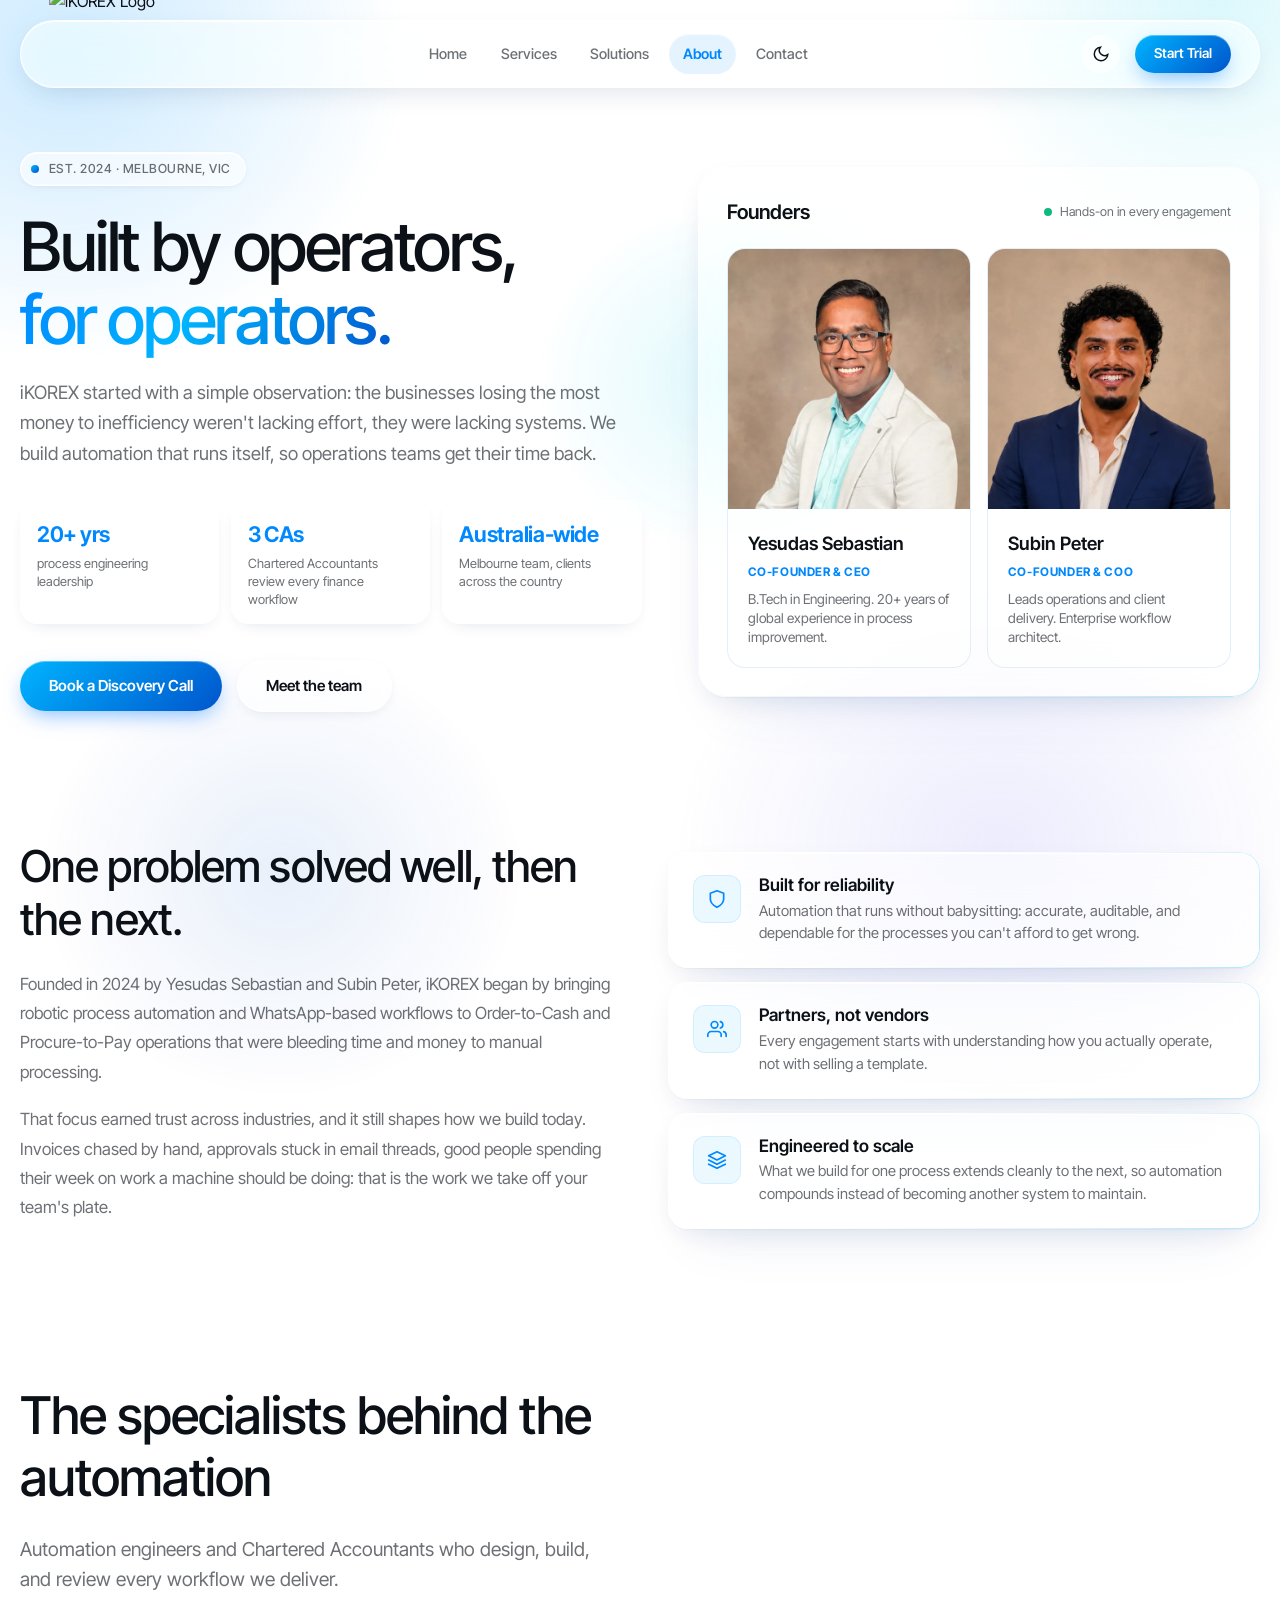
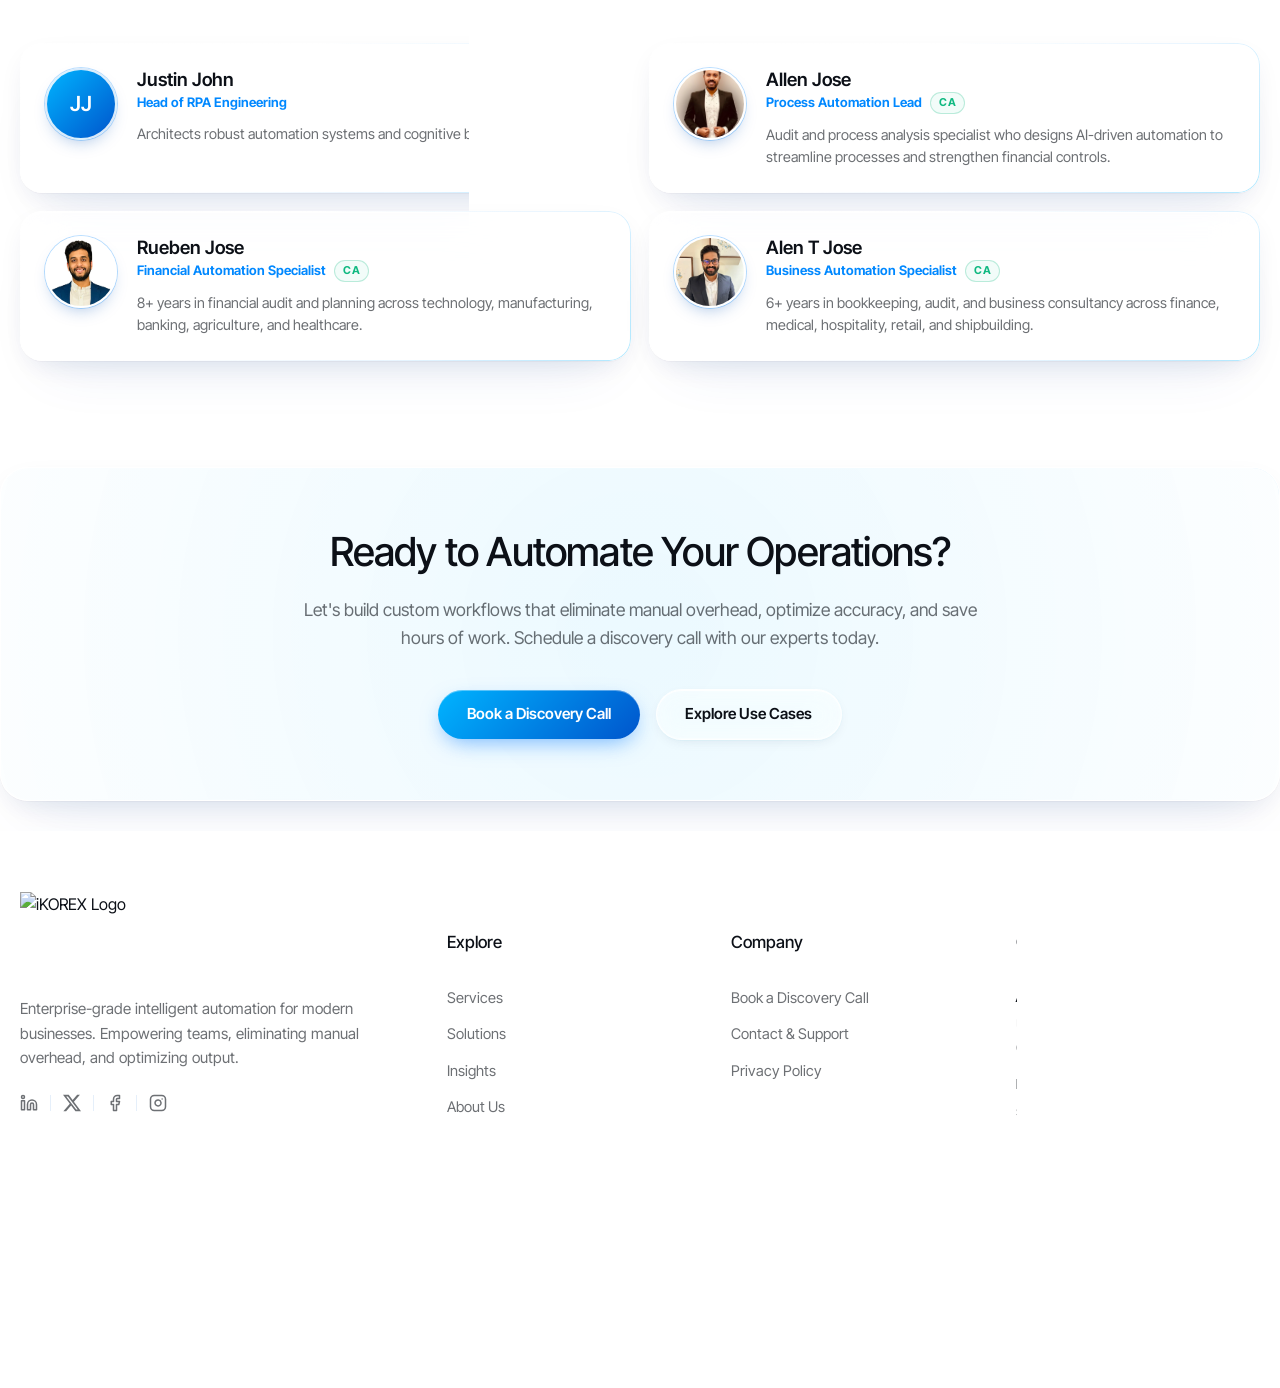
==== commit 099c866a: "Redesign home headline, compress media, fix mobile footer overflow - Home hero: two-size headline (m" ====
--- a/about.html
+++ b/about.html
@@ -7,16 +7,25 @@
   <title>iKOREX | About Us</title>
   <meta name="description"
     content="Meet iKOREX: a Melbourne team of automation engineers and Chartered Accountants, founded in 2024 to take manual work off operations teams.">
+  <link rel="canonical" href="https://ikorex.com.au/about">
+  <meta property="og:type" content="website">
+  <meta property="og:url" content="https://ikorex.com.au/about">
+  <meta property="og:title" content="iKOREX | About Us">
+  <meta property="og:description" content="Meet iKOREX: a Melbourne team of automation engineers and Chartered Accountants, founded in 2024 to take manual work off operations teams.">
+  <meta property="og:image" content="https://ikorex.com.au/logo.png">
+  <meta property="og:site_name" content="iKOREX">
+  <meta name="twitter:card" content="summary_large_image">
+  <meta name="twitter:site" content="@ikorex_official">
 
   <!-- Inter Tight & Google Fonts -->
   <link rel="preconnect" href="https://fonts.googleapis.com">
   <link rel="preconnect" href="https://fonts.gstatic.com" crossorigin>
   <link
-    href="https://fonts.googleapis.com/css2?family=Inter+Tight:ital,wght@0,100..900;1,100..900&family=IBM+Plex+Mono:wght@300;400;500;600;700&display=swap"
+    href="https://fonts.googleapis.com/css2?family=Inter+Tight:ital,wght@0,300..800;1,300..800&display=swap"
     rel="stylesheet">
 
   <!-- Global Stylesheet -->
-  <link rel="stylesheet" href="style.css?v=3">
+  <link rel="stylesheet" href="style.css?v=4">
   <!-- Favicon & Google Search Icon -->
   <link rel="icon" type="image/x-icon" href="/favicon.ico">
   <link rel="icon" type="image/png" sizes="96x96" href="/favicon-96x96.png">
@@ -28,7 +37,7 @@
     (function () {
       try {
         const theme = localStorage.getItem('theme');
-        if (theme === 'dark') {
+        if (theme === 'dark' || (!theme && window.matchMedia('(prefers-color-scheme: dark)').matches)) {
           document.body.classList.add('dark-theme');
         }
       } catch (e) { }
@@ -127,7 +136,7 @@
         <div class="founders-grid">
           <div class="founder-card">
             <div class="founder-img-wrapper">
-              <img src="assets/images/Team/yesudas_sebastian.jpg" alt="Yesudas Sebastian" class="founder-img">
+              <img src="assets/images/Team/yesudas_sebastian.webp" alt="Yesudas Sebastian" class="founder-img">
             </div>
             <div class="founder-card-info">
               <div class="founder-card-name">Yesudas Sebastian</div>
@@ -138,7 +147,7 @@
           </div>
           <div class="founder-card">
             <div class="founder-img-wrapper">
-              <img src="assets/images/Team/subin_peter.png" alt="Subin Peter" class="founder-img">
+              <img src="assets/images/Team/subin_peter.webp" alt="Subin Peter" class="founder-img">
             </div>
             <div class="founder-card-info">
               <div class="founder-card-name">Subin Peter</div>
@@ -233,7 +242,7 @@
           </div>
         </div>
         <div class="team-card">
-          <img class="team-avatar" src="assets/images/Team/team_2.jpg" alt="Allen Jose" loading="lazy">
+          <img class="team-avatar" src="assets/images/Team/team_2.webp" alt="Allen Jose" loading="lazy">
           <div class="team-card-body">
             <h3 class="team-profile-name">Allen Jose</h3>
             <div class="team-profile-role">Process Automation Lead <span class="credential">CA</span></div>
@@ -242,7 +251,7 @@
           </div>
         </div>
         <div class="team-card">
-          <img class="team-avatar" src="assets/images/Team/team_3.jpg" alt="Rueben Jose" loading="lazy">
+          <img class="team-avatar" src="assets/images/Team/team_3.webp" alt="Rueben Jose" loading="lazy">
           <div class="team-card-body">
             <h3 class="team-profile-name">Rueben Jose</h3>
             <div class="team-profile-role">Financial Automation Specialist <span class="credential">CA</span></div>
@@ -251,7 +260,7 @@
           </div>
         </div>
         <div class="team-card">
-          <img class="team-avatar" src="assets/images/Team/team_1.jpg" alt="Alen T Jose" loading="lazy">
+          <img class="team-avatar" src="assets/images/Team/team_1.webp" alt="Alen T Jose" loading="lazy">
           <div class="team-card-body">
             <h3 class="team-profile-name">Alen T Jose</h3>
             <div class="team-profile-role">Business Automation Specialist <span class="credential">CA</span></div>
@@ -371,7 +380,7 @@
   </footer>
 
   <!-- Theme and Custom JavaScript -->
-  <script src="main.js?v=3"></script>
+  <script src="main.js?v=4"></script>
 </body>
 
 </html>
--- a/style.css
+++ b/style.css
@@ -3987,6 +3987,12 @@
   background: var(--accent-green-bg);
   border: 1px solid rgba(16, 185, 129, 0.2);
   color: var(--accent-green);
+}
+
+.form-notification.error {
+  background: var(--accent-red-bg);
+  border: 1px solid rgba(239, 68, 68, 0.25);
+  color: var(--accent-red);
 }
 
 /* Map Section */
@@ -7311,6 +7317,156 @@
   }
 }
 
+/* --- Home hero heading: two-size headline with animated accent --- */
+.hero-title {
+  display: flex;
+  flex-direction: column;
+  gap: 0.35rem;
+  font-size: inherit;
+  margin-bottom: 1.25rem;
+}
+
+.hero-title-lead {
+  font-size: clamp(1.2rem, 2.1vw, 1.65rem);
+  font-weight: 500;
+  line-height: 1.3;
+  letter-spacing: -0.015em;
+  color: var(--text-muted);
+}
+
+.hero-title-main {
+  font-size: clamp(2.6rem, 5.4vw, 4.6rem);
+  font-weight: 600;
+  line-height: 1.04;
+  letter-spacing: -0.04em;
+  color: var(--text-main);
+}
+
+.hero-title-accent {
+  position: relative;
+  display: inline-block;
+  padding-bottom: 0.06em;
+  background: linear-gradient(100deg, #0055cc 0%, #0088ff 25%, #22d3ee 50%, #0088ff 75%, #0055cc 100%);
+  background-size: 220% 100%;
+  -webkit-background-clip: text;
+  background-clip: text;
+  color: transparent;
+  animation: accent-flow 6s ease-in-out infinite;
+}
+
+body.dark-theme .hero-title-accent {
+  background-image: linear-gradient(100deg, #3b82f6 0%, #38bdf8 25%, #a5f3fc 50%, #38bdf8 75%, #3b82f6 100%);
+}
+
+/* Brush-stroke underline that draws in under "seconds." */
+.hero-title-accent::after {
+  content: '';
+  position: absolute;
+  left: 2%;
+  right: 4%;
+  bottom: -0.04em;
+  height: 0.12em;
+  border-radius: 999px;
+  background: linear-gradient(90deg, rgba(0, 136, 255, 0.85), rgba(34, 211, 238, 0.85));
+  box-shadow: 0 6px 18px rgba(0, 160, 255, 0.35);
+  transform-origin: left center;
+  animation: accent-underline 1.1s var(--ease-out) 0.5s both;
+}
+
+@keyframes accent-flow {
+  0%, 100% { background-position: 0% 50%; }
+  50% { background-position: 100% 50%; }
+}
+
+@keyframes accent-underline {
+  from { transform: scaleX(0); opacity: 0; }
+  to { transform: scaleX(1); opacity: 1; }
+}
+
+.hero-rotator {
+  display: flex;
+  align-items: center;
+  flex-wrap: wrap;
+  gap: 10px;
+  margin-bottom: 1.5rem;
+  font-size: clamp(1rem, 1.6vw, 1.2rem);
+  font-weight: 500;
+  color: var(--text-main);
+}
+
+.hero-rotator-chip {
+  display: inline-flex;
+  align-items: center;
+  padding: 6px 16px;
+  border-radius: 999px;
+  background-color: var(--glass-bg-strong);
+  border: 1px solid var(--glass-border);
+  -webkit-backdrop-filter: blur(14px) saturate(170%);
+  backdrop-filter: blur(14px) saturate(170%);
+  box-shadow: var(--glass-inset), 0 6px 18px -8px rgba(0, 110, 230, 0.45), 0 0 0 1px rgba(0, 136, 255, 0.12);
+}
+
+.hero-rotator-words {
+  display: inline-grid;
+  overflow: hidden;
+  font-weight: 650;
+  color: var(--accent-orange);
+}
+
+body.dark-theme .hero-rotator-words {
+  color: #5cc8ff;
+}
+
+.hero-rotator-word {
+  grid-area: 1 / 1;
+  white-space: nowrap;
+  opacity: 0;
+  transform: translateY(110%);
+  transition: transform 0.6s var(--ease-out), opacity 0.4s ease;
+}
+
+.hero-rotator-word.is-active {
+  opacity: 1;
+  transform: translateY(0);
+}
+
+.hero-rotator-word.is-leaving {
+  opacity: 0;
+  transform: translateY(-110%);
+}
+
+@media (max-width: 1024px) {
+  .hero-title {
+    align-items: center;
+  }
+
+  .hero-rotator {
+    justify-content: center;
+  }
+}
+
+@media (max-width: 768px) {
+  .hero-title-main {
+    font-size: clamp(2.3rem, 10vw, 2.9rem);
+  }
+}
+
+@media (prefers-reduced-motion: reduce) {
+  .hero-title-accent,
+  .hero-title-accent::after {
+    animation: none;
+  }
+}
+
+/* Footer columns: "span 12" inside a 1-column grid created 11 implicit
+   40px gaps and pushed the footer ~70px past the screen on phones. */
+@media (max-width: 1024px) {
+  .footer-brand,
+  .footer-links {
+    grid-column: 1 / -1;
+  }
+}
+
 /* --- Scroll reveal --- */
 .reveal {
   opacity: 0;
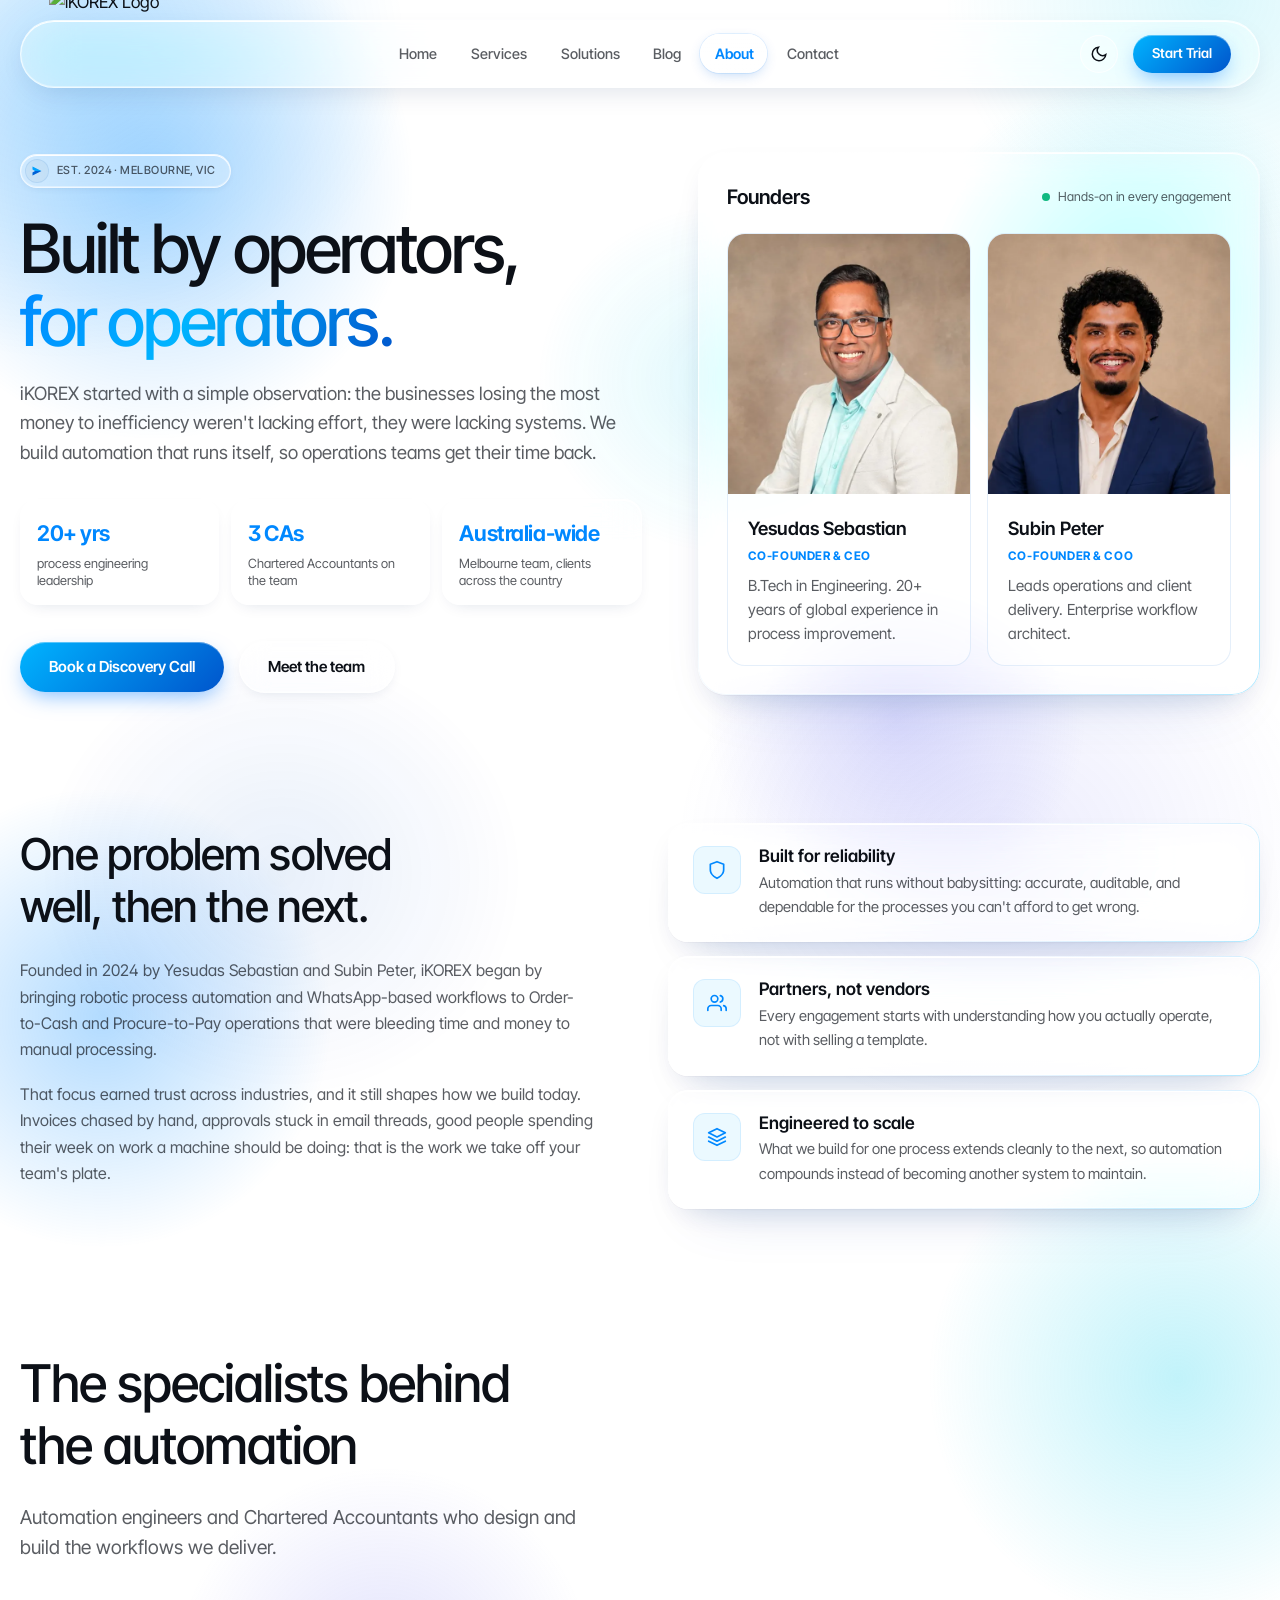
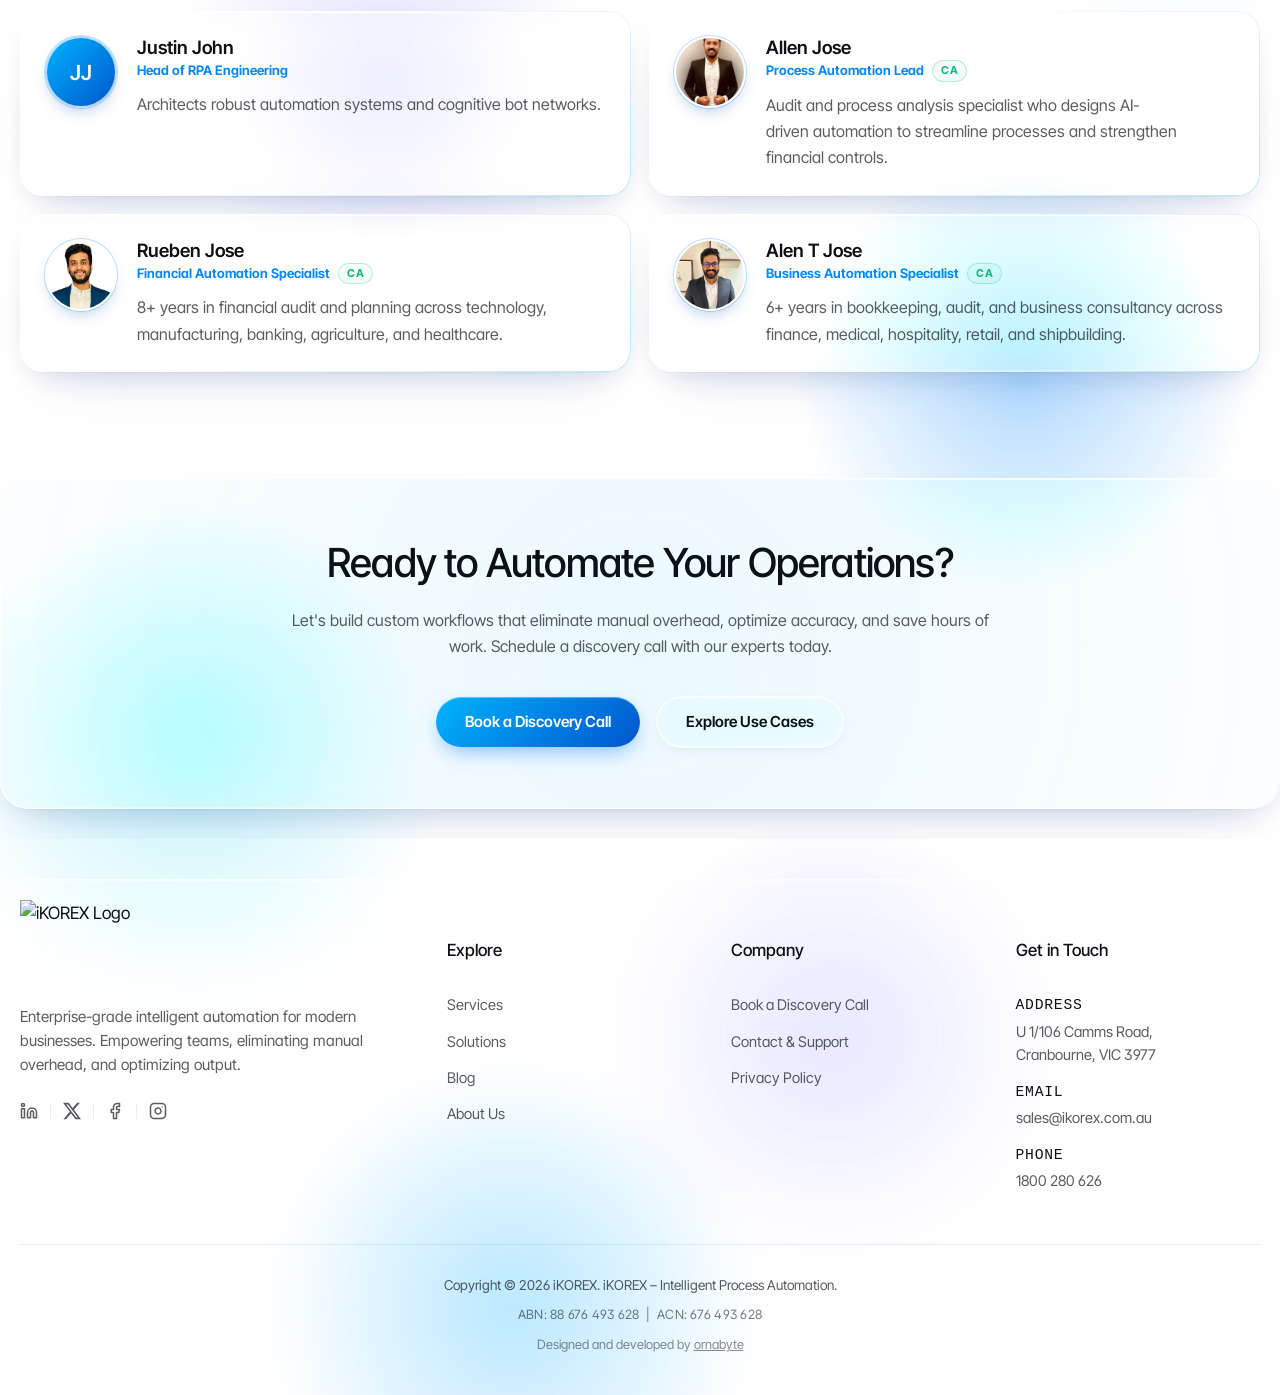
==== commit 3ac39ee5: "Home: scroll-driven invoice pipeline hero, meaningful visuals, cited insights - Hero visual replaced" ====
--- a/about.html
+++ b/about.html
@@ -25,7 +25,7 @@
     rel="stylesheet">
 
   <!-- Global Stylesheet -->
-  <link rel="stylesheet" href="style.css?v=4">
+  <link rel="stylesheet" href="style.css?v=6">
   <!-- Favicon & Google Search Icon -->
   <link rel="icon" type="image/x-icon" href="/favicon.ico">
   <link rel="icon" type="image/png" sizes="96x96" href="/favicon-96x96.png">
@@ -56,6 +56,7 @@
         <a href="index.html">Home</a>
         <a href="services.html">Services</a>
         <a href="solutions.html">Solutions</a>
+        <a href="blog.html">Blog</a>
         <a href="about.html" class="active">About</a>
         <a href="contact.html">Contact</a>
         <div class="mobile-cta">
@@ -101,7 +102,15 @@
   <section class="page-hero about-hero">
     <div class="section-container about-hero-grid">
       <div class="about-hero-copy">
-        <p class="eyebrow"><span class="eyebrow-dot"></span>Est. 2024 &middot; Melbourne, VIC</p>
+        <div class="custom-badge">
+          <span class="badge-icon-wrapper">
+            <svg viewBox="0 0 24 24" fill="none" class="badge-svg" aria-hidden="true">
+              <path d="M3 3 L21 12 L8 12 L3 9 Z" fill="#00a2ff" />
+              <path d="M3 21 L21 12 L8 12 L3 15 Z" fill="#0062d6" />
+            </svg>
+          </span>
+          <span class="badge-text">Est. 2024 &middot; Melbourne, VIC</span>
+        </div>
         <h1 class="page-title">Built by operators,<br><span class="text-gradient">for operators.</span></h1>
         <p class="page-lead">iKOREX started with a simple observation: the businesses losing the most money to
           inefficiency weren't lacking effort, they were lacking systems. We build automation that runs itself, so
@@ -114,7 +123,7 @@
           </li>
           <li class="trust-stat">
             <strong>3 CAs</strong>
-            <span>Chartered Accountants review every finance workflow</span>
+            <span>Chartered Accountants on the team</span>
           </li>
           <li class="trust-stat">
             <strong>Australia-wide</strong>
@@ -228,8 +237,8 @@
     <div class="section-container">
       <div class="section-head">
         <h2 class="section-title">The specialists behind the automation</h2>
-        <p class="section-subtitle">Automation engineers and Chartered Accountants who design, build, and review every
-          workflow we deliver.</p>
+        <p class="section-subtitle">Automation engineers and Chartered Accountants who design and build the workflows
+          we deliver.</p>
       </div>
 
       <div class="team-grid">
@@ -343,7 +352,7 @@
           <h4>Explore</h4>
           <a href="services.html">Services</a>
           <a href="solutions.html">Solutions</a>
-          <a href="index.html#blog">Insights</a>
+          <a href="blog.html">Blog</a>
           <a href="about.html">About Us</a>
         </div>
         <div class="link-group">
@@ -380,7 +389,7 @@
   </footer>
 
   <!-- Theme and Custom JavaScript -->
-  <script src="main.js?v=4"></script>
+  <script src="main.js?v=6"></script>
 </body>
 
 </html>
--- a/style.css
+++ b/style.css
@@ -7467,6 +7467,1480 @@
   }
 }
 
+/* ==========================================================================
+   v5: transparent glass, readability, headline scale
+   ========================================================================== */
+
+/* --- True transparent glass: panels let colour through, edges carry the light --- */
+:root {
+  --glass-bg: rgba(255, 255, 255, 0.26);
+  --glass-bg-strong: rgba(255, 255, 255, 0.55);
+  --glass-border: rgba(255, 255, 255, 0.70);
+  --glass-blur: blur(18px) saturate(200%) brightness(1.04);
+  --glass-shadow: 0 1px 1px rgba(10, 30, 60, 0.03), 0 12px 32px -14px rgba(10, 40, 90, 0.18), 0 30px 60px -34px rgba(0, 80, 180, 0.20);
+  --glass-inset: inset 0 1px 0 rgba(255, 255, 255, 0.95), inset 0 -1px 0 rgba(255, 255, 255, 0.30), inset 0 0 0 1px rgba(255, 255, 255, 0.12);
+  --glass-spec-strength: 0.7;
+  --orb-1: rgba(0, 136, 255, 0.30);
+  --orb-2: rgba(34, 211, 238, 0.28);
+  --orb-3: rgba(99, 102, 241, 0.20);
+  --text-muted: rgba(12, 16, 23, 0.68);
+}
+
+body.dark-theme {
+  --glass-bg: rgba(255, 255, 255, 0.045);
+  --glass-bg-strong: rgba(14, 20, 34, 0.70);
+  --glass-border: rgba(255, 255, 255, 0.11);
+  --glass-blur: blur(18px) saturate(170%);
+  --glass-inset: inset 0 1px 0 rgba(255, 255, 255, 0.10), inset 0 -1px 0 rgba(255, 255, 255, 0.03);
+  --glass-spec-strength: 0.18;
+  --orb-1: rgba(0, 120, 255, 0.30);
+  --orb-2: rgba(0, 200, 255, 0.16);
+  --orb-3: rgba(99, 102, 241, 0.22);
+  --text-muted: rgba(252, 252, 253, 0.70);
+}
+
+/* Colour field that scrolls with the page, so glass panels have something to refract */
+body {
+  position: relative;
+}
+
+.liquid-orbs {
+  position: absolute;
+  inset: 0;
+  overflow: hidden;
+  z-index: -1;
+  pointer-events: none;
+}
+
+.liquid-orb {
+  position: absolute;
+  background: radial-gradient(closest-side, var(--orb-color), transparent);
+  transform: translate(-50%, -50%);
+}
+
+/* Inner surfaces stay readable on clearer glass */
+.card-visual,
+.queue-card,
+.pipeline-card,
+.founder-card {
+  background-color: rgba(255, 255, 255, 0.40);
+  -webkit-backdrop-filter: blur(10px) saturate(160%);
+  backdrop-filter: blur(10px) saturate(160%);
+}
+
+.navbar {
+  background-color: rgba(255, 255, 255, 0.38);
+}
+
+body.dark-theme .navbar {
+  background-color: rgba(10, 14, 24, 0.45);
+}
+
+.navbar.is-scrolled {
+  background-color: rgba(255, 255, 255, 0.58);
+}
+
+body.dark-theme .navbar.is-scrolled {
+  background-color: rgba(10, 14, 24, 0.65);
+}
+
+/* --- Liquid tab indicator (nav + segmented nav) --- */
+.nav-links,
+.segmented-nav {
+  position: relative;
+}
+
+.tab-indicator {
+  position: absolute;
+  top: 0;
+  left: 0;
+  height: 0;
+  width: 0;
+  border-radius: 999px;
+  background: linear-gradient(180deg, rgba(255, 255, 255, 0.75), rgba(255, 255, 255, 0.35));
+  border: 1px solid rgba(255, 255, 255, 0.9);
+  box-shadow: inset 0 1px 0 #fff, 0 4px 14px -4px rgba(0, 100, 220, 0.30), 0 0 0 1px rgba(0, 136, 255, 0.10);
+  -webkit-backdrop-filter: blur(8px) saturate(180%);
+  backdrop-filter: blur(8px) saturate(180%);
+  transition: transform 0.45s var(--ease-spring), width 0.45s var(--ease-spring), height 0.3s ease, opacity 0.3s ease;
+  pointer-events: none;
+  z-index: 0;
+  opacity: 0;
+}
+
+body.dark-theme .tab-indicator {
+  background: linear-gradient(180deg, rgba(255, 255, 255, 0.14), rgba(255, 255, 255, 0.05));
+  border-color: rgba(255, 255, 255, 0.16);
+  box-shadow: inset 0 1px 0 rgba(255, 255, 255, 0.18), 0 4px 16px -4px rgba(0, 0, 0, 0.6), 0 0 18px -6px rgba(0, 180, 255, 0.45);
+}
+
+.has-indicator > a {
+  position: relative;
+  z-index: 1;
+}
+
+@media (min-width: 769px) {
+  .has-indicator > a.active,
+  .has-indicator > a:hover {
+    background-color: transparent;
+    box-shadow: none;
+  }
+}
+
+.segmented-nav.has-indicator > a.active,
+.segmented-nav.has-indicator > a:hover {
+  background-color: transparent;
+  box-shadow: none;
+}
+
+/* --- 3D tilt on glass cards (driven by pointer in main.js) --- */
+.tilt {
+  transform: perspective(1000px) rotateX(var(--tilt-x, 0deg)) rotateY(var(--tilt-y, 0deg)) translateY(var(--lift, 0px));
+}
+
+.tilt:hover {
+  --lift: -4px;
+  transform: perspective(1000px) rotateX(var(--tilt-x, 0deg)) rotateY(var(--tilt-y, 0deg)) translateY(var(--lift, 0px));
+}
+
+/* --- Home headline: lead line now carries real weight --- */
+.hero-title-lead {
+  font-size: clamp(2rem, 3.7vw, 3.3rem);
+  font-weight: 500;
+  line-height: 1.06;
+  letter-spacing: -0.035em;
+  color: var(--text-muted);
+}
+
+.hero-title-main {
+  font-size: clamp(2.6rem, 5vw, 4.4rem);
+}
+
+.hero-title {
+  gap: 0.15em;
+}
+
+@media (max-width: 768px) {
+  .hero-title-lead {
+    font-size: clamp(1.75rem, 7.4vw, 2.2rem);
+  }
+}
+
+/* --- Trust bar now has three items --- */
+.trust-bar {
+  grid-template-columns: repeat(3, 1fr);
+}
+
+@media (max-width: 1024px) {
+  .trust-bar {
+    grid-template-columns: repeat(3, 1fr);
+  }
+
+  .trust-item:nth-child(3)::before {
+    display: block;
+  }
+}
+
+/* --- Readability --- */
+body {
+  font-size: 1.0625rem;
+  text-rendering: optimizeLegibility;
+  font-feature-settings: "cv11", "ss01";
+}
+
+h1, h2, h3,
+.section-title,
+.page-title,
+.hero-title,
+.card-title,
+.cta-title {
+  text-wrap: balance;
+}
+
+p,
+li {
+  text-wrap: pretty;
+}
+
+.section-subtitle,
+.page-lead {
+  line-height: 1.6;
+}
+
+.card-body,
+.risk-card-body,
+.capability-body,
+.engine-card-desc,
+.solution-card-desc,
+.value-card-desc,
+.team-profile-bio,
+.process-step p,
+.cta-description,
+.about-story-copy p {
+  font-size: 1rem;
+  line-height: 1.65;
+}
+
+.solution-check-text,
+.engine-features li,
+.comparison-list li,
+.trust-item span,
+.founder-card-meta {
+  font-size: 0.95rem;
+  line-height: 1.55;
+}
+
+/* Small-caps labels: sans instead of mono, readable tracking */
+.card-pretitle,
+.comparison-header {
+  font-family: var(--font-sans);
+  font-size: 0.74rem;
+  font-weight: 650;
+  letter-spacing: 0.1em;
+}
+
+.card-title,
+.risk-card-title,
+.capability-title,
+.engine-card-title {
+  font-weight: 600;
+  letter-spacing: -0.012em;
+}
+
+/* --- Blog index page --- */
+.blog-grid-page {
+  grid-template-columns: repeat(3, 1fr);
+}
+
+.blog-card-category {
+  color: var(--accent-orange);
+  font-weight: 600;
+}
+
+body.dark-theme .blog-card-category {
+  color: #5cc8ff;
+}
+
+.blog-card-excerpt {
+  margin-top: 10px;
+  font-size: 0.97rem;
+  line-height: 1.6;
+  color: var(--text-muted);
+}
+
+.blog-card-more {
+  margin-top: auto;
+  padding-top: 16px;
+  font-size: 0.92rem;
+  font-weight: 600;
+  color: var(--accent-orange);
+}
+
+.blog-index .blog-card-title {
+  font-size: 1.3rem;
+}
+
+.section-more {
+  display: flex;
+  justify-content: center;
+  margin-top: 40px;
+}
+
+.section-more .arrow {
+  margin-left: 8px;
+  transition: transform 0.25s ease;
+}
+
+.section-more .btn:hover .arrow {
+  transform: translateX(3px);
+}
+
+@media (max-width: 1024px) {
+  .blog-grid-page {
+    grid-template-columns: repeat(2, 1fr);
+  }
+}
+
+@media (max-width: 768px) {
+  .blog-grid-page {
+    grid-template-columns: 1fr;
+  }
+
+  .trust-bar {
+    grid-template-columns: 1fr;
+  }
+}
+
+/* Six nav tabs on mid-size screens */
+@media (max-width: 1100px) and (min-width: 769px) {
+  .nav-links {
+    gap: 0;
+  }
+
+  .nav-links > a {
+    padding: 8px 10px;
+    font-size: 0.86rem;
+  }
+
+  .navbar-container {
+    padding: 0 18px;
+  }
+}
+
+/* ==========================================================================
+   v6: hero pipeline, diagnosis heading, meaningful visuals, insight cards
+   ========================================================================== */
+
+/* --- Hero: pinned scroll stage (desktop) --- */
+.hero-section {
+  padding-top: 0;
+  padding-bottom: 40px;
+}
+
+.hero-pin-inner {
+  padding-top: calc(var(--nav-height) + 56px);
+  padding-bottom: 24px;
+}
+
+.hero-pin.is-pinned .hero-pin-inner {
+  position: sticky;
+  top: 0;
+}
+
+/* --- Hero pipeline panel --- */
+.pipeline {
+  border-radius: 30px;
+  padding: 24px;
+  display: flex;
+  flex-direction: column;
+  gap: 16px;
+}
+
+.pipeline:hover {
+  transform: none;
+}
+
+.pipe-steps {
+  list-style: none;
+  display: grid;
+  grid-template-columns: repeat(4, minmax(0, 1fr));
+  gap: 8px;
+}
+
+.pipe-step {
+  display: flex;
+  align-items: center;
+  gap: 8px;
+  padding: 8px 10px;
+  border-radius: 999px;
+  font-size: 0.82rem;
+  font-weight: 600;
+  color: var(--text-muted);
+  background: rgba(255, 255, 255, 0.22);
+  border: 1px solid rgba(255, 255, 255, 0.5);
+  transition: background-color 0.4s ease, color 0.4s ease, box-shadow 0.4s ease, border-color 0.4s ease;
+}
+
+.pipe-dot {
+  width: 22px;
+  height: 22px;
+  flex-shrink: 0;
+  border-radius: 50%;
+  display: inline-flex;
+  align-items: center;
+  justify-content: center;
+  font-size: 0.72rem;
+  color: #fff;
+  background: rgba(12, 16, 23, 0.25);
+  transition: background 0.4s ease;
+}
+
+.pipe-step.is-active {
+  color: #0055cc;
+  background: rgba(255, 255, 255, 0.85);
+  border-color: rgba(255, 255, 255, 0.95);
+  box-shadow: inset 0 1px 0 #fff, 0 4px 14px -4px rgba(0, 100, 220, 0.35);
+}
+
+.pipe-step.is-active .pipe-dot {
+  background: var(--brand-grad);
+}
+
+.pipe-step.is-done {
+  color: #0a8f5a;
+}
+
+.pipe-step.is-done .pipe-dot {
+  background: #10b981;
+  font-size: 0;
+}
+
+.pipe-step.is-done .pipe-dot::after {
+  content: '\2713';
+  font-size: 0.75rem;
+}
+
+body.dark-theme .pipe-step {
+  background: rgba(255, 255, 255, 0.03);
+  border-color: rgba(255, 255, 255, 0.08);
+}
+
+body.dark-theme .pipe-step.is-active {
+  color: #7dd3fc;
+  background: rgba(255, 255, 255, 0.10);
+  border-color: rgba(255, 255, 255, 0.18);
+  box-shadow: 0 0 18px -6px rgba(0, 180, 255, 0.5);
+}
+
+body.dark-theme .pipe-step.is-done {
+  color: #34d399;
+}
+
+.pipe-progress {
+  height: 4px;
+  border-radius: 4px;
+  background: rgba(0, 102, 204, 0.12);
+  overflow: hidden;
+}
+
+.pipe-progress-bar {
+  display: block;
+  height: 100%;
+  width: 25%;
+  border-radius: 4px;
+  background: linear-gradient(90deg, #0088ff, #22d3ee);
+  transition: width 0.25s linear;
+}
+
+.pipe-stage-area {
+  position: relative;
+  height: 330px;
+  border-radius: 22px;
+  background: rgba(255, 255, 255, 0.5);
+  border: 1px solid rgba(255, 255, 255, 0.9);
+  box-shadow: inset 0 1px 0 #fff, 0 10px 30px -16px rgba(10, 40, 90, 0.3);
+  overflow: hidden;
+}
+
+body.dark-theme .pipe-stage-area {
+  background: rgba(255, 255, 255, 0.03);
+  border-color: rgba(255, 255, 255, 0.08);
+  box-shadow: inset 0 1px 0 rgba(255, 255, 255, 0.06);
+}
+
+.pipe-stage {
+  position: absolute;
+  inset: 0;
+  padding: 22px;
+  display: flex;
+  flex-direction: column;
+  gap: 10px;
+  opacity: 0;
+  transform: translateY(18px);
+  transition: opacity 0.5s ease, transform 0.7s var(--ease-out);
+  pointer-events: none;
+}
+
+.pipe-stage.is-active {
+  opacity: 1;
+  transform: none;
+  pointer-events: auto;
+}
+
+.pipe-stage.is-past {
+  transform: translateY(-18px);
+}
+
+.pipe-kicker {
+  font-size: 0.75rem;
+  font-weight: 650;
+  letter-spacing: 0.08em;
+  text-transform: uppercase;
+  color: #0062c4;
+}
+
+body.dark-theme .pipe-kicker {
+  color: #7dd3fc;
+}
+
+.pipe-title {
+  font-size: 1.3rem;
+  font-weight: 600;
+  letter-spacing: -0.02em;
+  margin-bottom: 4px;
+}
+
+.pipe-sources,
+.pipe-checks {
+  list-style: none;
+  display: flex;
+  flex-direction: column;
+  gap: 10px;
+}
+
+.pipe-sources li,
+.pipe-checks li,
+.pipe-doc,
+.pipe-posted > div {
+  background: rgba(255, 255, 255, 0.85);
+  border: 1px solid rgba(0, 102, 204, 0.12);
+}
+
+body.dark-theme .pipe-sources li,
+body.dark-theme .pipe-checks li,
+body.dark-theme .pipe-doc,
+body.dark-theme .pipe-posted > div {
+  background: rgba(255, 255, 255, 0.05);
+  border-color: rgba(255, 255, 255, 0.08);
+}
+
+.pipe-sources li {
+  display: flex;
+  align-items: center;
+  gap: 12px;
+  padding: 10px 14px;
+  border-radius: 14px;
+  font-size: 0.95rem;
+}
+
+.pipe-stage.is-active .pipe-sources li {
+  animation: pipe-chip-in 0.6s var(--ease-out) both;
+}
+
+.pipe-stage.is-active .pipe-sources li:nth-child(2) { animation-delay: 0.15s; }
+.pipe-stage.is-active .pipe-sources li:nth-child(3) { animation-delay: 0.3s; }
+
+@keyframes pipe-chip-in {
+  from { opacity: 0; transform: translateX(-24px); }
+  to { opacity: 1; transform: none; }
+}
+
+.pipe-src-icon {
+  width: 30px;
+  height: 30px;
+  flex-shrink: 0;
+  border-radius: 9px;
+  display: inline-flex;
+  align-items: center;
+  justify-content: center;
+  font-size: 0.8rem;
+  font-weight: 700;
+}
+
+.pipe-src-icon.mail { background: rgba(234, 67, 53, 0.12); color: #d93025; }
+.pipe-src-icon.wa { background: rgba(37, 211, 102, 0.14); color: #128c4a; }
+.pipe-src-icon.portal { background: rgba(0, 136, 255, 0.12); color: #0062c4; }
+
+.pipe-doc {
+  position: relative;
+  border-radius: 16px;
+  padding: 16px;
+  display: grid;
+  grid-template-columns: repeat(2, minmax(0, 1fr));
+  gap: 12px 16px;
+  overflow: hidden;
+}
+
+.pipe-doc span:not(.pipe-scan) {
+  display: block;
+  font-size: 0.75rem;
+  color: var(--text-muted);
+}
+
+.pipe-doc b {
+  display: inline-block;
+  font-size: 0.92rem;
+  font-weight: 600;
+  padding: 1px 8px;
+  margin-left: -8px;
+  border-radius: 6px;
+  background: rgba(0, 136, 255, 0.10);
+}
+
+.pipe-doc b.ok {
+  background: none;
+  color: #0a8f5a;
+}
+
+.pipe-scan {
+  position: absolute;
+  left: 0;
+  right: 0;
+  top: 8%;
+  height: 2px;
+  background: linear-gradient(90deg, transparent, #00b4ff, transparent);
+  animation: pipe-scan 1.8s ease-in-out infinite alternate;
+}
+
+@keyframes pipe-scan {
+  from { top: 6%; }
+  to { top: 90%; }
+}
+
+.pipe-checks li {
+  display: flex;
+  align-items: center;
+  justify-content: space-between;
+  gap: 12px;
+  padding: 11px 14px;
+  border-radius: 14px;
+  font-size: 0.93rem;
+}
+
+.pipe-checks b {
+  font-size: 0.75rem;
+  font-weight: 700;
+  letter-spacing: 0.06em;
+  text-transform: uppercase;
+  color: #0a8f5a;
+}
+
+.pipe-stage.is-active .pipe-checks li {
+  animation: pipe-chip-in 0.5s var(--ease-out) both;
+}
+
+.pipe-stage.is-active .pipe-checks li:nth-child(2) { animation-delay: 0.12s; }
+.pipe-stage.is-active .pipe-checks li:nth-child(3) { animation-delay: 0.24s; }
+.pipe-stage.is-active .pipe-checks li:nth-child(4) { animation-delay: 0.36s; }
+
+.pipe-posted {
+  display: grid;
+  grid-template-columns: repeat(2, minmax(0, 1fr));
+  gap: 12px;
+}
+
+.pipe-posted > div {
+  padding: 16px;
+  border-radius: 16px;
+}
+
+.pipe-posted span {
+  display: block;
+  font-size: 0.75rem;
+  color: var(--text-muted);
+}
+
+.pipe-posted b {
+  display: block;
+  margin-top: 4px;
+  font-size: 0.98rem;
+  font-weight: 600;
+}
+
+.pipe-toast {
+  align-self: flex-start;
+  display: inline-flex;
+  align-items: center;
+  gap: 10px;
+  margin-top: 6px;
+  padding: 11px 16px;
+  border-radius: 14px;
+  background: rgba(12, 16, 23, 0.88);
+  color: #fff;
+  font-size: 0.88rem;
+}
+
+.pipe-stage.is-active .pipe-toast {
+  animation: pipe-chip-in 0.6s var(--ease-out) 0.35s both;
+}
+
+.pipe-compare {
+  display: grid;
+  grid-template-columns: repeat(2, minmax(0, 1fr));
+  gap: 12px;
+}
+
+.pipe-metric {
+  padding: 12px 16px;
+  border-radius: 16px;
+}
+
+.pipe-metric span {
+  display: block;
+  font-size: 0.78rem;
+  color: var(--text-muted);
+}
+
+.pipe-metric strong {
+  font-size: 1.5rem;
+  font-weight: 700;
+  letter-spacing: -0.02em;
+  font-variant-numeric: tabular-nums;
+}
+
+.pipe-metric.manual {
+  background: rgba(239, 68, 68, 0.07);
+  border: 1px solid rgba(239, 68, 68, 0.18);
+}
+
+.pipe-metric.manual strong { color: #c62828; }
+
+.pipe-metric.auto {
+  background: rgba(16, 185, 129, 0.08);
+  border: 1px solid rgba(16, 185, 129, 0.22);
+}
+
+.pipe-metric.auto strong { color: #0a8f5a; }
+
+body.dark-theme .pipe-metric.manual strong { color: #f87171; }
+body.dark-theme .pipe-metric.auto strong { color: #34d399; }
+
+/* Reduced motion: show every stage as a calm list */
+.pipeline.is-static .pipe-stage-area {
+  height: auto;
+  background: none;
+  border: 0;
+  box-shadow: none;
+  display: flex;
+  flex-direction: column;
+  gap: 12px;
+}
+
+.pipeline.is-static .pipe-stage {
+  position: static;
+  opacity: 1;
+  transform: none;
+  padding: 16px;
+  border-radius: 18px;
+  background: rgba(255, 255, 255, 0.5);
+}
+
+body.dark-theme .pipeline.is-static .pipe-stage {
+  background: rgba(255, 255, 255, 0.04);
+}
+
+.pipeline.is-static .pipe-steps,
+.pipeline.is-static .pipe-progress,
+.pipeline.is-static .pipe-scan {
+  display: none;
+}
+
+@media (max-width: 1024px) {
+  .hero-pin-inner {
+    padding-top: calc(var(--nav-height) + 48px);
+  }
+
+  .hero-visual {
+    width: 100%;
+    max-width: 620px;
+    margin: 0 auto;
+  }
+
+  .hero-content {
+    text-align: center;
+  }
+}
+
+@media (max-width: 560px) {
+  .pipeline {
+    padding: 16px;
+    border-radius: 24px;
+  }
+
+  .pipe-step > span:last-child {
+    display: none;
+  }
+
+  .pipe-step {
+    justify-content: center;
+  }
+
+  .pipe-stage-area {
+    height: 360px;
+  }
+
+  .pipe-doc {
+    grid-template-columns: 1fr 1fr;
+    gap: 10px;
+    padding: 12px;
+  }
+
+  .pipe-posted {
+    grid-template-columns: 1fr;
+  }
+
+  .pipe-title {
+    font-size: 1.12rem;
+  }
+
+  .pipe-sources li {
+    font-size: 0.88rem;
+  }
+
+  .pipe-stage {
+    padding: 16px;
+    gap: 8px;
+  }
+
+  .pipe-checks,
+  .pipe-sources {
+    gap: 6px;
+  }
+
+  .pipe-checks li {
+    padding: 8px 12px;
+    font-size: 0.84rem;
+    line-height: 1.3;
+  }
+
+  .pipe-sources li {
+    padding: 8px 12px;
+    line-height: 1.3;
+  }
+
+  .pipe-posted {
+    grid-template-columns: repeat(2, minmax(0, 1fr));
+    gap: 8px;
+  }
+
+  .pipe-posted > div {
+    padding: 12px;
+  }
+
+  .pipe-posted b {
+    font-size: 0.86rem;
+  }
+
+  .pipe-toast {
+    font-size: 0.8rem;
+    padding: 9px 12px;
+  }
+}
+
+/* --- Diagnosis heading: "slowing" decelerates into place --- */
+.diag-title {
+  max-width: none;
+}
+
+.slow-word {
+  display: inline-block;
+  font-weight: 750;
+  background: linear-gradient(100deg, #f59e0b, #ef4444 55%, #f97316);
+  -webkit-background-clip: text;
+  background-clip: text;
+  color: transparent;
+}
+
+.diag-title.in-view .slow-word {
+  animation: slow-drag 1.8s cubic-bezier(0.16, 1, 0.3, 1) both;
+}
+
+@keyframes slow-drag {
+  0% { letter-spacing: 0.32em; filter: blur(4px); opacity: 0.4; transform: translateX(-20px); }
+  100% { letter-spacing: normal; filter: blur(0); opacity: 1; transform: none; }
+}
+
+/* --- Shared visual primitives (animations run only while on screen) --- */
+.viz,
+.viz * {
+  animation-play-state: paused;
+}
+
+.viz.in-view,
+.viz.in-view * {
+  animation-play-state: running;
+}
+
+.viz-label {
+  font-size: 0.72rem;
+  font-weight: 650;
+  letter-spacing: 0.07em;
+  text-transform: uppercase;
+  color: var(--text-muted);
+}
+
+.card-visual.viz {
+  display: flex;
+  flex-direction: column;
+  align-items: stretch;
+  justify-content: flex-start;
+  gap: 8px;
+  min-height: 230px;
+  border-style: solid;
+  border-color: rgba(255, 255, 255, 0.8);
+  border-radius: 18px;
+}
+
+body.dark-theme .card-visual.viz {
+  border-color: rgba(255, 255, 255, 0.08);
+}
+
+/* Card 1: example day being automated */
+.viz-task-list {
+  list-style: none;
+  display: flex;
+  flex-direction: column;
+  gap: 6px;
+}
+
+.viz-task-list li {
+  display: flex;
+  justify-content: space-between;
+  gap: 8px;
+  padding: 7px 10px;
+  border-radius: 10px;
+  font-size: 0.86rem;
+  background: rgba(255, 255, 255, 0.85);
+  animation: viz-strike 6s ease infinite;
+}
+
+body.dark-theme .viz-task-list li {
+  background: rgba(255, 255, 255, 0.05);
+}
+
+.viz-task-list li:nth-child(2) { animation-delay: 0.6s; }
+.viz-task-list li:nth-child(3) { animation-delay: 1.2s; }
+.viz-task-list li:nth-child(4) { animation-delay: 1.8s; }
+
+@keyframes viz-strike {
+  0%, 12% { opacity: 1; text-decoration: none; }
+  18%, 88% { opacity: 0.38; text-decoration: line-through; }
+  100% { opacity: 1; text-decoration: none; }
+}
+
+.viz-sweep {
+  position: absolute;
+  top: 0;
+  bottom: 0;
+  left: 0;
+  width: 40%;
+  background: linear-gradient(90deg, transparent, rgba(0, 180, 255, 0.16), transparent);
+  animation: viz-sweep 6s ease-in-out infinite;
+  pointer-events: none;
+}
+
+@keyframes viz-sweep {
+  0%, 5% { transform: translateX(-110%); }
+  45%, 100% { transform: translateX(260%); }
+}
+
+.viz-task-done {
+  margin-top: auto;
+  display: flex;
+  justify-content: space-between;
+  align-items: center;
+  gap: 8px;
+  padding: 9px 12px;
+  border-radius: 12px;
+  background: var(--brand-grad);
+  color: #fff;
+  font-size: 0.86rem;
+  font-weight: 600;
+  animation: viz-pop 6s ease infinite;
+}
+
+.viz-task-done span {
+  font-weight: 500;
+  opacity: 0.9;
+}
+
+@keyframes viz-pop {
+  0%, 40% { opacity: 0; transform: translateY(8px) scale(0.97); }
+  48%, 90% { opacity: 1; transform: none; }
+  100% { opacity: 0; }
+}
+
+/* Card 2: face-free floor view */
+.card-visual.viz-floor {
+  background: #0d1626;
+  border-color: rgba(255, 255, 255, 0.08);
+}
+
+.viz-floor-label {
+  font-size: 0.68rem;
+  letter-spacing: 0.08em;
+  text-transform: uppercase;
+  color: rgba(255, 255, 255, 0.55);
+}
+
+.viz-aisle {
+  position: absolute;
+  left: 16px;
+  right: 16px;
+  height: 20px;
+  border-radius: 6px;
+  background: rgba(255, 255, 255, 0.07);
+}
+
+.viz-aisle.a1 { top: 46px; }
+.viz-aisle.a2 { top: 96px; }
+.viz-aisle.a3 { top: 146px; }
+
+.viz-person {
+  position: absolute;
+  width: 12px;
+  height: 12px;
+  border-radius: 50%;
+  background: #0088ff;
+  box-shadow: 0 0 0 4px rgba(0, 136, 255, 0.18);
+}
+
+.viz-person.p1 { left: 12%; top: 74px; animation: viz-walk-a 7s ease-in-out infinite; }
+.viz-person.p2 { left: 62%; top: 72px; animation: viz-walk-b 8s ease-in-out infinite; }
+.viz-person.p3 { left: 42%; top: 124px; animation: viz-walk-c 9s ease-in-out infinite, viz-flag 6s ease infinite; }
+
+@keyframes viz-walk-a { 50% { transform: translateX(110px); } }
+@keyframes viz-walk-b { 50% { transform: translateY(52px); } }
+@keyframes viz-walk-c { 50% { transform: translate(-70px, 0); } }
+
+@keyframes viz-flag {
+  0%, 40% { background: #0088ff; box-shadow: 0 0 0 4px rgba(0, 136, 255, 0.18); }
+  48%, 92% { background: #f59e0b; box-shadow: 0 0 0 7px rgba(245, 158, 11, 0.28); }
+  100% { background: #0088ff; }
+}
+
+.viz-alert {
+  position: absolute;
+  left: 14px;
+  right: 14px;
+  bottom: 14px;
+  display: flex;
+  flex-direction: column;
+  gap: 2px;
+  padding: 9px 12px;
+  border-radius: 12px;
+  background: rgba(255, 255, 255, 0.10);
+  border: 1px solid rgba(245, 158, 11, 0.5);
+  -webkit-backdrop-filter: blur(8px);
+  backdrop-filter: blur(8px);
+  color: #fff;
+  font-size: 0.8rem;
+  animation: viz-alert 6s ease infinite;
+}
+
+.viz-alert strong {
+  color: #fbbf24;
+  font-weight: 600;
+}
+
+@keyframes viz-alert {
+  0%, 44% { opacity: 0; transform: translateY(8px); }
+  52%, 92% { opacity: 1; transform: none; }
+  100% { opacity: 0; }
+}
+
+/* Card 3: books reconciling continuously */
+.viz-books-head {
+  display: flex;
+  justify-content: space-between;
+  align-items: baseline;
+}
+
+.viz-live {
+  font-size: 0.75rem;
+  font-weight: 600;
+  color: #0a8f5a;
+}
+
+body.dark-theme .viz-live {
+  color: #34d399;
+}
+
+.viz-spark {
+  width: 100%;
+  height: 64px;
+}
+
+.viz-spark path {
+  fill: none;
+  stroke: #0088ff;
+  stroke-width: 3;
+  stroke-linecap: round;
+  stroke-linejoin: round;
+  stroke-dasharray: 340;
+  animation: viz-draw 5s ease-out infinite;
+}
+
+@keyframes viz-draw {
+  0% { stroke-dashoffset: 340; }
+  70%, 100% { stroke-dashoffset: 0; }
+}
+
+.viz-feed {
+  flex: 1;
+  min-height: 110px;
+  height: auto;
+  overflow: hidden;
+  border-radius: 12px;
+  -webkit-mask-image: linear-gradient(180deg, transparent, #000 18%, #000 82%, transparent);
+  mask-image: linear-gradient(180deg, transparent, #000 18%, #000 82%, transparent);
+}
+
+.viz-feed-list {
+  list-style: none;
+  display: flex;
+  flex-direction: column;
+  gap: 6px;
+  animation: viz-feed 8s linear infinite;
+}
+
+.viz-feed-list li {
+  display: flex;
+  justify-content: space-between;
+  gap: 8px;
+  padding: 6px 10px;
+  border-radius: 9px;
+  font-size: 0.8rem;
+  background: rgba(255, 255, 255, 0.85);
+}
+
+body.dark-theme .viz-feed-list li {
+  background: rgba(255, 255, 255, 0.05);
+}
+
+.viz-feed-list b {
+  font-weight: 600;
+  color: #0a8f5a;
+}
+
+.viz-feed-list b.review {
+  color: #b45309;
+}
+
+body.dark-theme .viz-feed-list b { color: #34d399; }
+body.dark-theme .viz-feed-list b.review { color: #fbbf24; }
+
+@keyframes viz-feed {
+  to { transform: translateY(calc(-50% - 3px)); }
+}
+
+/* --- Capability visuals --- */
+.card-visual-compact.viz {
+  height: auto;
+  min-height: 150px;
+  padding: 14px;
+  border-style: solid;
+  border-color: rgba(255, 255, 255, 0.8);
+  border-radius: 16px;
+  background-color: rgba(255, 255, 255, 0.4);
+  position: relative;
+  overflow: hidden;
+}
+
+body.dark-theme .card-visual-compact.viz {
+  border-color: rgba(255, 255, 255, 0.08);
+  background-color: rgba(255, 255, 255, 0.03);
+}
+
+/* Industries orbit */
+.viz-orbit {
+  min-height: 190px !important;
+}
+
+.viz-orbit-ring {
+  position: absolute;
+  width: 170px;
+  height: 170px;
+  left: 50%;
+  top: 50%;
+  margin: -85px 0 0 -85px;
+  border-radius: 50%;
+  border: 1px dashed rgba(0, 102, 204, 0.28);
+  animation: viz-orbit 34s linear infinite;
+}
+
+.viz-orbit-chip {
+  position: absolute;
+  transform: translate(-50%, -50%);
+}
+
+.viz-orbit-chip span {
+  display: inline-block;
+  padding: 4px 10px;
+  border-radius: 999px;
+  font-size: 0.75rem;
+  font-weight: 600;
+  white-space: nowrap;
+  background: rgba(255, 255, 255, 0.9);
+  border: 1px solid #fff;
+  box-shadow: 0 4px 12px -6px rgba(0, 80, 180, 0.45);
+  animation: viz-orbit 34s linear infinite reverse;
+}
+
+body.dark-theme .viz-orbit-chip span {
+  background: rgba(20, 30, 48, 0.9);
+  border-color: rgba(255, 255, 255, 0.12);
+}
+
+.viz-orbit-chip.c1 { left: 50%; top: 0; }
+.viz-orbit-chip.c2 { left: 97.5%; top: 34.5%; }
+.viz-orbit-chip.c3 { left: 79.4%; top: 90.5%; }
+.viz-orbit-chip.c4 { left: 20.6%; top: 90.5%; }
+.viz-orbit-chip.c5 { left: 2.5%; top: 34.5%; }
+
+@keyframes viz-orbit {
+  to { transform: rotate(360deg); }
+}
+
+.viz-orbit-chip span {
+  transform-origin: center;
+}
+
+.viz-orbit-core {
+  position: absolute;
+  left: 50%;
+  top: 50%;
+  width: 72px;
+  height: 72px;
+  margin: -36px 0 0 -36px;
+  border-radius: 50%;
+  display: flex;
+  align-items: center;
+  justify-content: center;
+  font-size: 0.75rem;
+  font-weight: 700;
+  color: #0055cc;
+  background: rgba(255, 255, 255, 0.6);
+  border: 1px solid #fff;
+  -webkit-backdrop-filter: blur(8px);
+  backdrop-filter: blur(8px);
+  box-shadow: inset 0 1px 0 #fff, 0 10px 30px -10px rgba(0, 100, 220, 0.5);
+}
+
+body.dark-theme .viz-orbit-core {
+  color: #7dd3fc;
+  background: rgba(255, 255, 255, 0.06);
+  border-color: rgba(255, 255, 255, 0.12);
+}
+
+/* Audit trail */
+.viz-audit {
+  display: flex;
+  flex-direction: column;
+  align-items: flex-start !important;
+  justify-content: flex-start !important;
+  gap: 8px;
+  background-color: #0d1626 !important;
+  border-color: rgba(255, 255, 255, 0.08) !important;
+  font-family: var(--font-mono);
+  font-size: 0.78rem;
+  color: #cfe6ff;
+}
+
+.viz-audit-title {
+  font-size: 0.68rem;
+  letter-spacing: 0.08em;
+  text-transform: uppercase;
+  color: rgba(255, 255, 255, 0.5);
+}
+
+.viz-audit-line {
+  animation: viz-type 7s ease infinite;
+}
+
+.viz-audit-line b { color: #7dd3fc; font-weight: 500; }
+.viz-audit-line i { color: #34d399; font-style: normal; }
+
+.viz-audit-line:nth-of-type(2) { animation-delay: 0s; }
+.viz-audit-line:nth-of-type(3) { animation-delay: 0.9s; }
+.viz-audit-line:nth-of-type(4) { animation-delay: 1.8s; }
+.viz-audit-line:nth-of-type(5) { animation-delay: 2.7s; }
+
+@keyframes viz-type {
+  0%, 4% { opacity: 0; transform: translateX(-6px); }
+  10%, 86% { opacity: 1; transform: none; }
+  96%, 100% { opacity: 0; }
+}
+
+/* Waste steps fall away */
+.viz-waste {
+  display: flex;
+  flex-direction: column;
+  align-items: stretch !important;
+  justify-content: center !important;
+  gap: 6px;
+}
+
+.viz-step {
+  padding: 6px 10px;
+  border-radius: 9px;
+  font-size: 0.8rem;
+  background: rgba(255, 255, 255, 0.9);
+  border: 1px solid rgba(0, 102, 204, 0.12);
+}
+
+body.dark-theme .viz-step {
+  background: rgba(255, 255, 255, 0.05);
+  border-color: rgba(255, 255, 255, 0.08);
+}
+
+.viz-step.waste {
+  color: #b42318;
+  background: rgba(239, 68, 68, 0.08);
+  border: 1px dashed rgba(239, 68, 68, 0.45);
+  overflow: hidden;
+  animation: viz-waste 7s ease infinite;
+}
+
+body.dark-theme .viz-step.waste {
+  color: #fca5a5;
+}
+
+.viz-step.waste:nth-of-type(4) { animation-delay: 0.3s; }
+
+@keyframes viz-waste {
+  0%, 30% { opacity: 1; max-height: 40px; padding-top: 6px; padding-bottom: 6px; margin: 0; }
+  42%, 84% { opacity: 0; max-height: 0; padding-top: 0; padding-bottom: 0; margin: -3px 0; border-width: 0; }
+  96%, 100% { opacity: 1; max-height: 40px; padding-top: 6px; padding-bottom: 6px; margin: 0; }
+}
+
+/* Hours-saved line */
+.viz-results {
+  display: flex;
+  flex-direction: column;
+  align-items: stretch !important;
+  justify-content: flex-start !important;
+  gap: 6px;
+}
+
+.viz-results svg {
+  width: 100%;
+  height: 92px;
+}
+
+.viz-results line {
+  stroke: rgba(12, 16, 23, 0.15);
+}
+
+body.dark-theme .viz-results line {
+  stroke: rgba(255, 255, 255, 0.15);
+}
+
+.viz-results-line {
+  fill: none;
+  stroke: #0088ff;
+  stroke-width: 3.5;
+  stroke-linecap: round;
+  stroke-linejoin: round;
+  stroke-dasharray: 320;
+  animation: viz-draw-long 6s ease-out infinite;
+}
+
+@keyframes viz-draw-long {
+  0% { stroke-dashoffset: 320; }
+  70%, 100% { stroke-dashoffset: 0; }
+}
+
+.viz-results-chip {
+  position: absolute;
+  right: 12px;
+  bottom: 12px;
+  padding: 4px 10px;
+  border-radius: 999px;
+  font-size: 0.72rem;
+  font-weight: 600;
+  color: #0a8f5a;
+  background: rgba(16, 185, 129, 0.12);
+}
+
+/* --- Insight cards (replace the old counters) --- */
+.stat-card-compact.insight-card {
+  display: flex;
+  flex-direction: column;
+  align-items: stretch;
+  gap: 8px;
+  padding: 20px 22px;
+}
+
+.insight-label {
+  font-size: 0.72rem;
+  font-weight: 650;
+  letter-spacing: 0.08em;
+  text-transform: uppercase;
+  color: #0062c4;
+}
+
+body.dark-theme .insight-label {
+  color: #7dd3fc;
+}
+
+.insight-figures {
+  display: flex;
+  align-items: baseline;
+  gap: 10px;
+  flex-wrap: wrap;
+}
+
+.insight-figures s {
+  font-size: 1.6rem;
+  font-weight: 700;
+  color: var(--text-muted);
+  opacity: 0.7;
+  text-decoration-thickness: 2px;
+}
+
+.insight-figures strong {
+  font-size: 2.1rem;
+  font-weight: 800;
+  letter-spacing: -0.03em;
+  color: var(--accent-orange);
+}
+
+body.dark-theme .insight-figures strong {
+  color: #5cc8ff;
+}
+
+.insight-bars {
+  display: flex;
+  flex-direction: column;
+  gap: 5px;
+}
+
+.insight-bars span {
+  display: block;
+  height: 7px;
+  border-radius: 6px;
+}
+
+.insight-bars .bar-old {
+  width: 100%;
+  background: rgba(239, 68, 68, 0.25);
+}
+
+.insight-bars .bar-new {
+  width: 30%;
+  background: linear-gradient(90deg, #0088ff, #22d3ee);
+  animation: insight-shrink 1.6s var(--ease-out) both;
+}
+
+.insight-bars .bar-new.short {
+  width: 34%;
+}
+
+@keyframes insight-shrink {
+  from { width: 100%; }
+}
+
+.insight-card p {
+  font-size: 0.9rem;
+  line-height: 1.5;
+  color: var(--text-muted);
+}
+
+.insight-source {
+  font-size: 0.72rem;
+  line-height: 1.4;
+  color: var(--text-muted);
+  opacity: 0.85;
+}
+
+@media (prefers-reduced-motion: reduce) {
+  .viz,
+  .viz *,
+  .diag-title.in-view .slow-word {
+    animation: none !important;
+  }
+
+  .viz-task-done,
+  .viz-alert {
+    opacity: 1;
+  }
+
+  .viz-feed-list li:nth-child(n+5) {
+    display: none;
+  }
+}
+
 /* --- Scroll reveal --- */
 .reveal {
   opacity: 0;
@@ -7512,11 +8986,7 @@
 /* --- Responsive --- */
 @media (max-width: 1024px) {
   .trust-bar {
-    grid-template-columns: repeat(2, 1fr);
-  }
-
-  .trust-item:nth-child(3)::before {
-    display: none;
+    grid-template-columns: repeat(3, 1fr);
   }
 
   .about-hero-grid,
